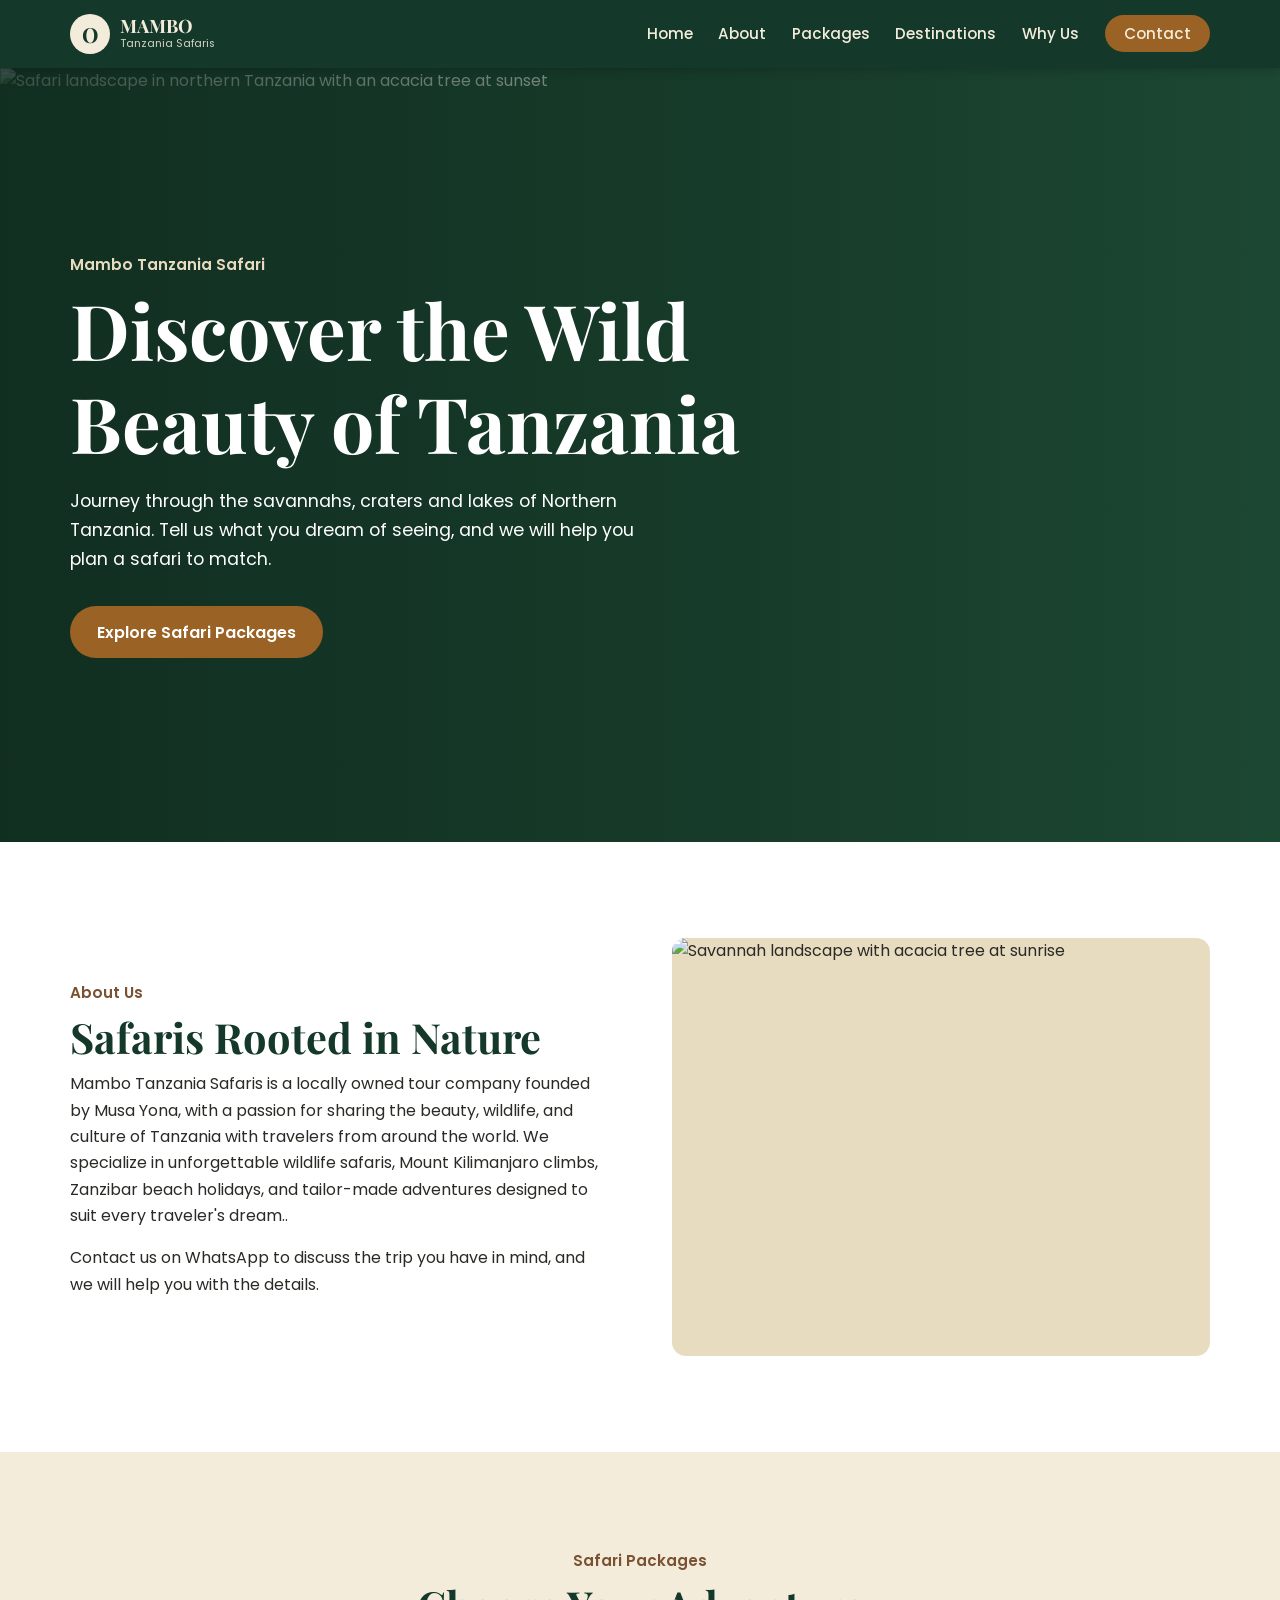
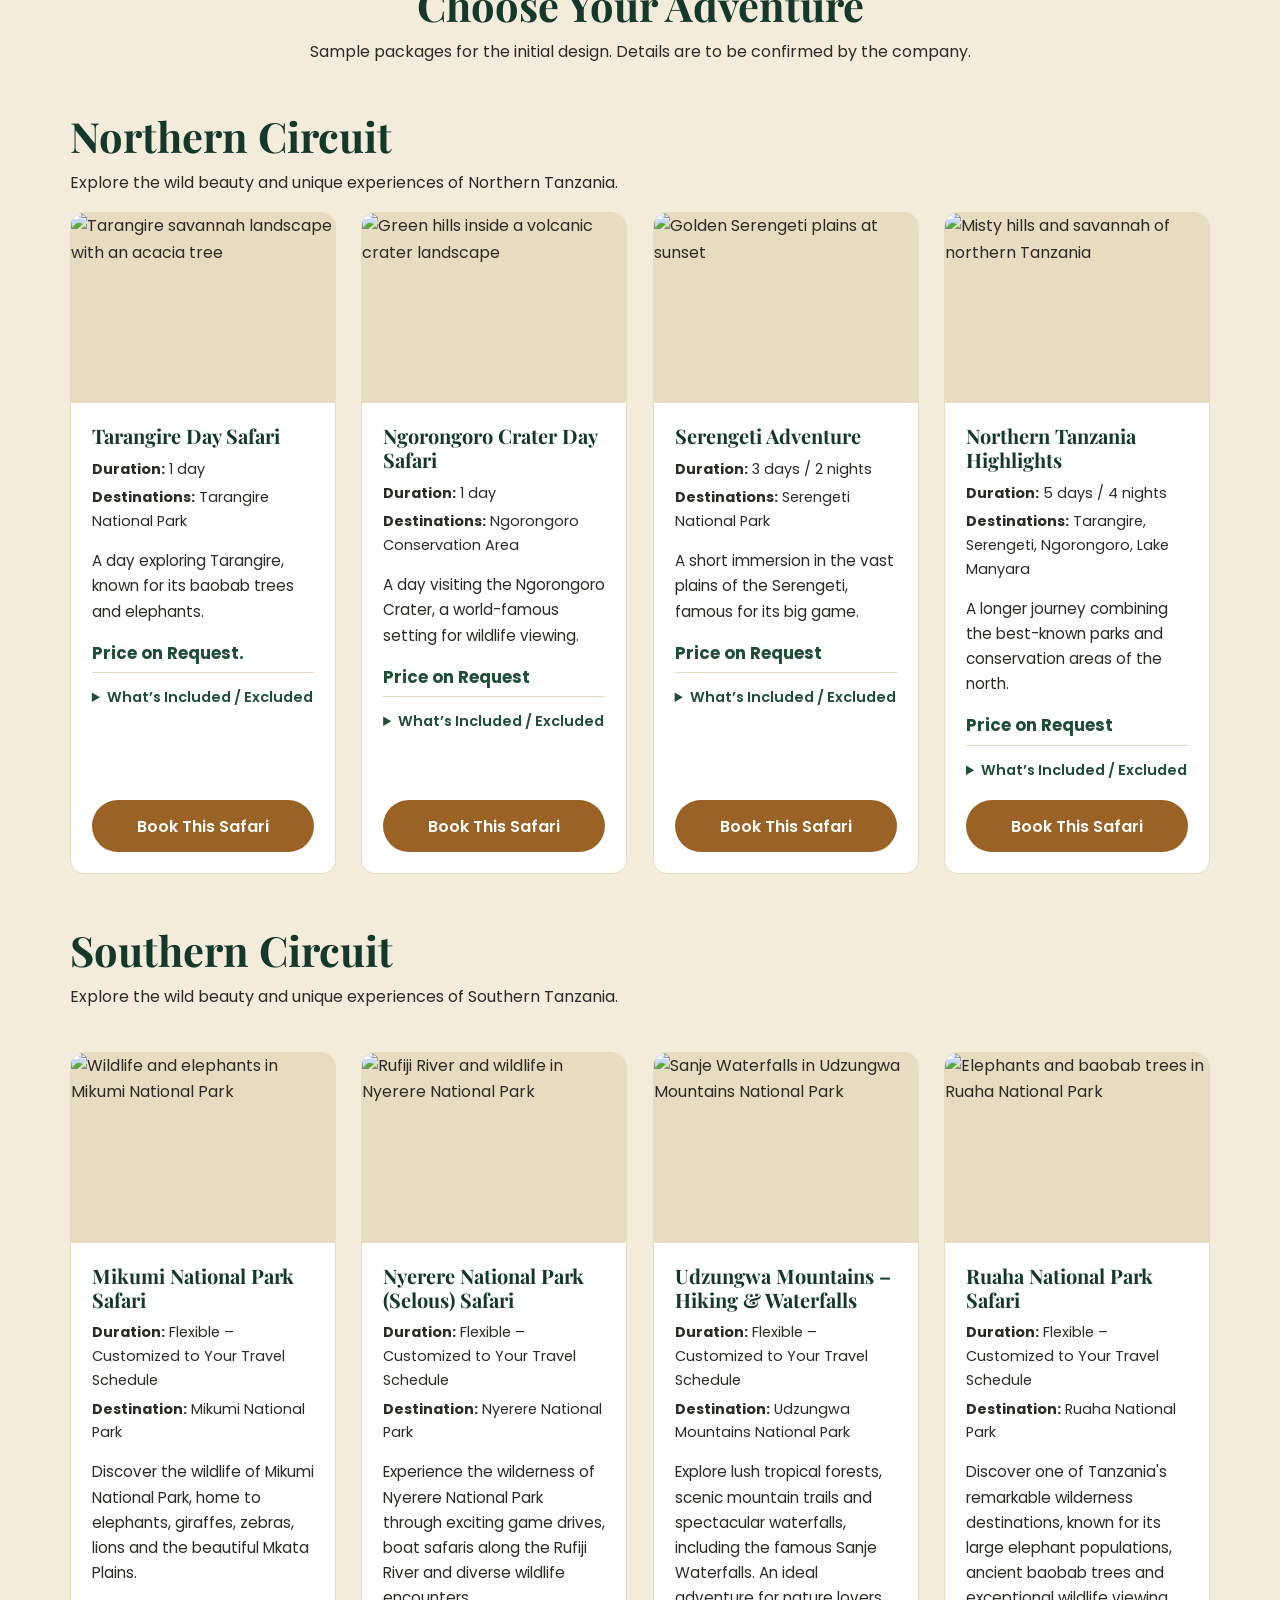
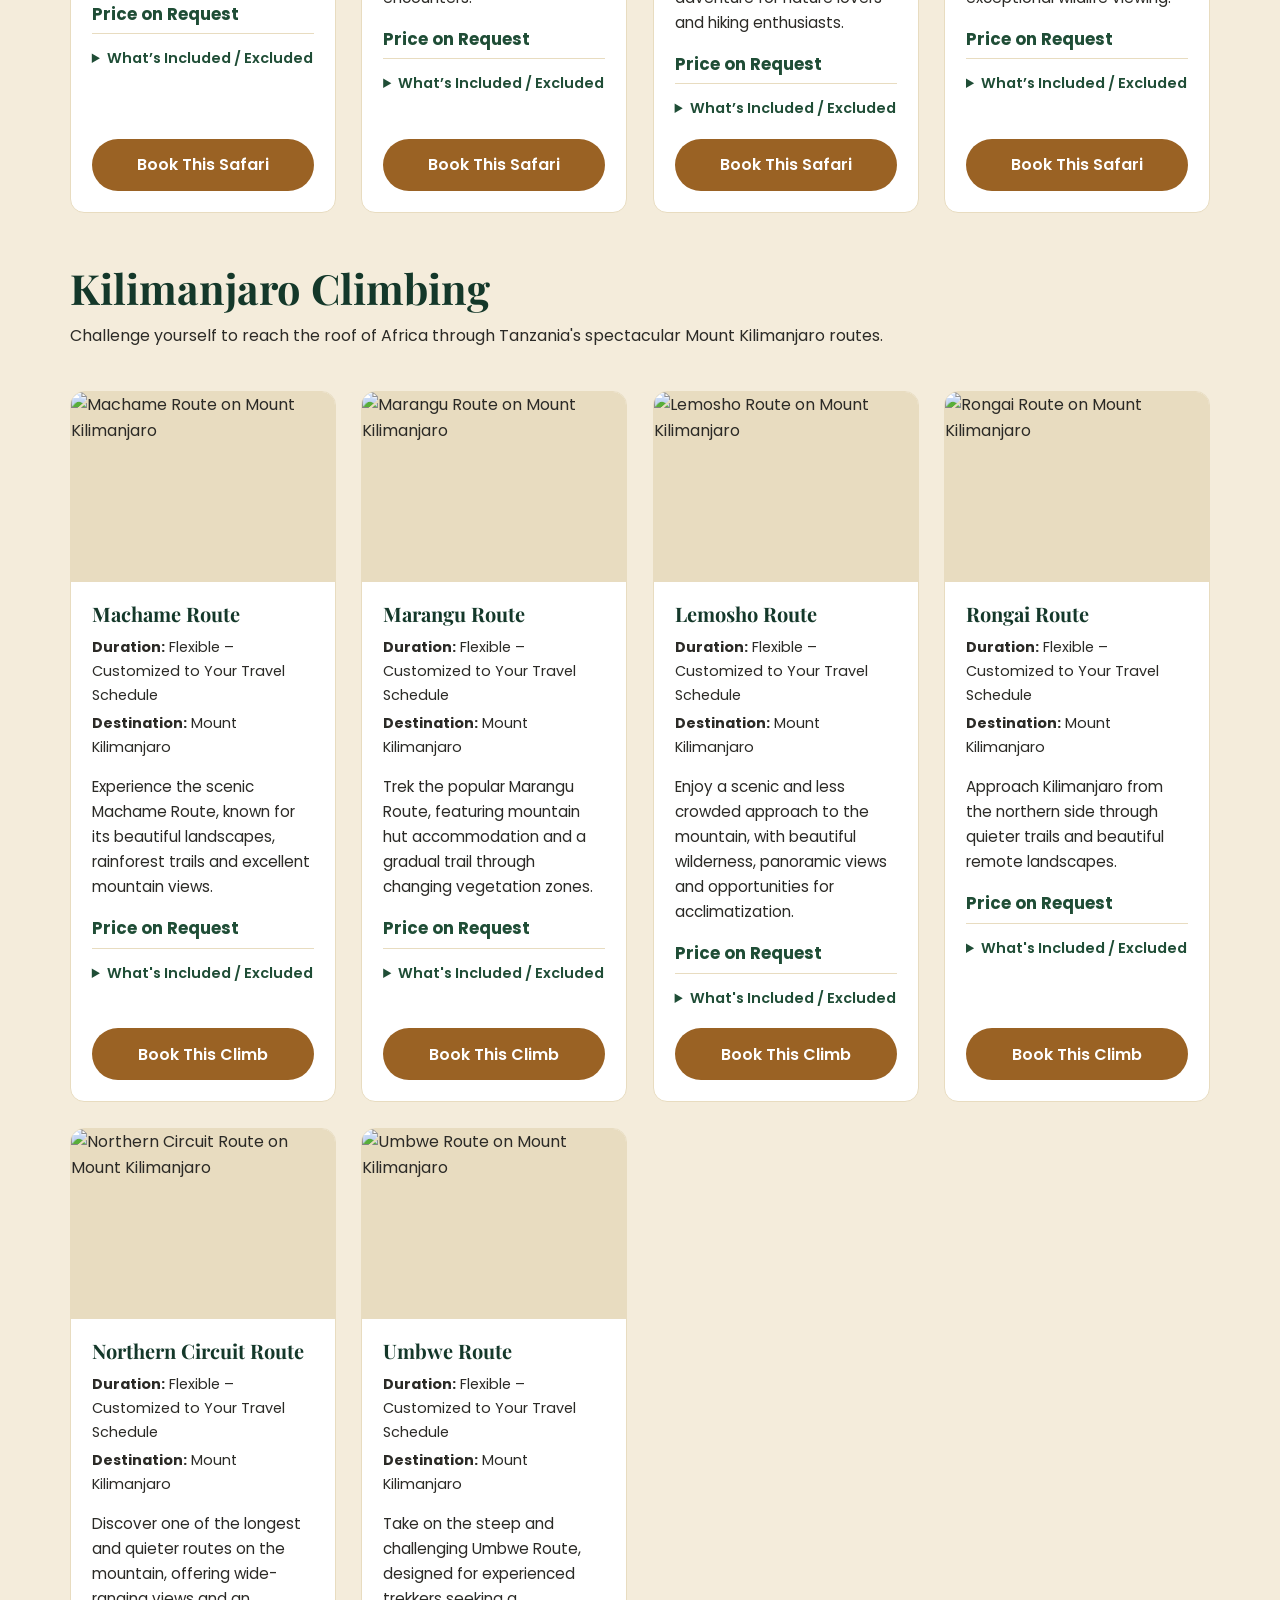
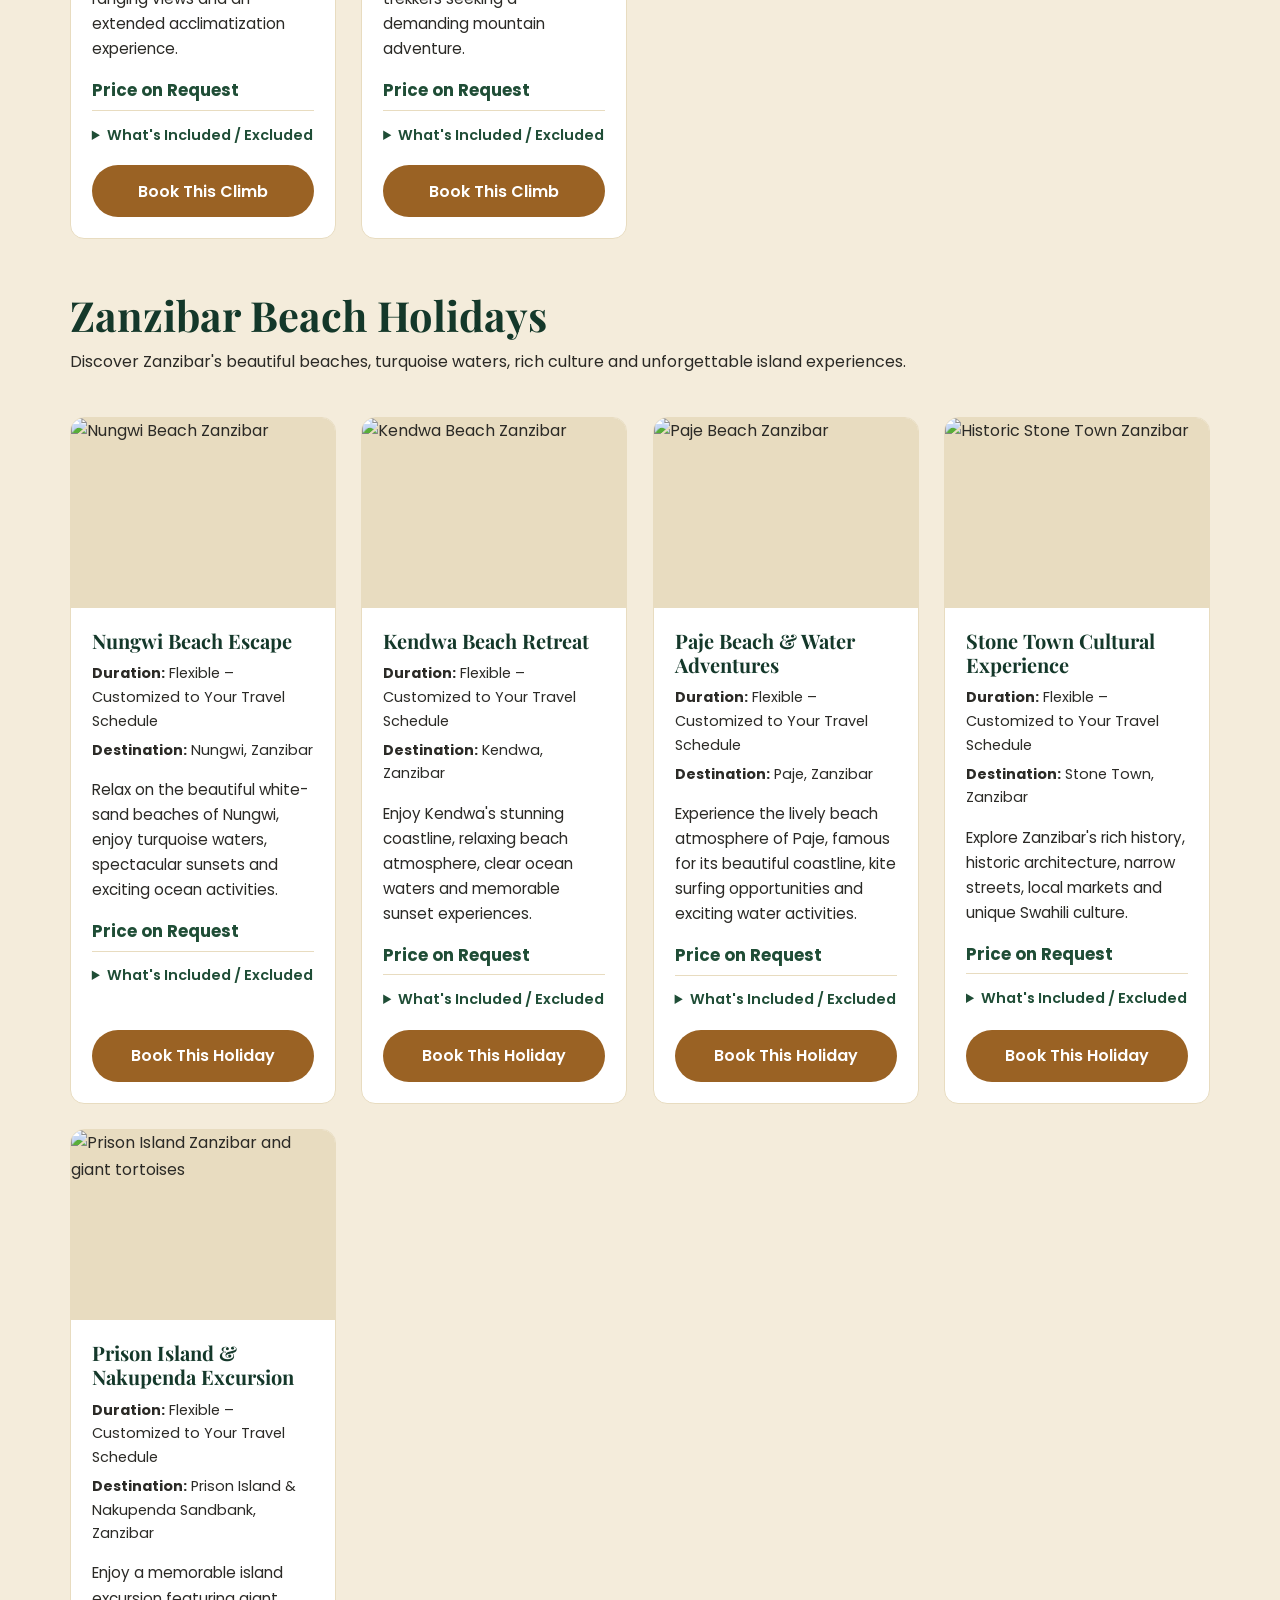
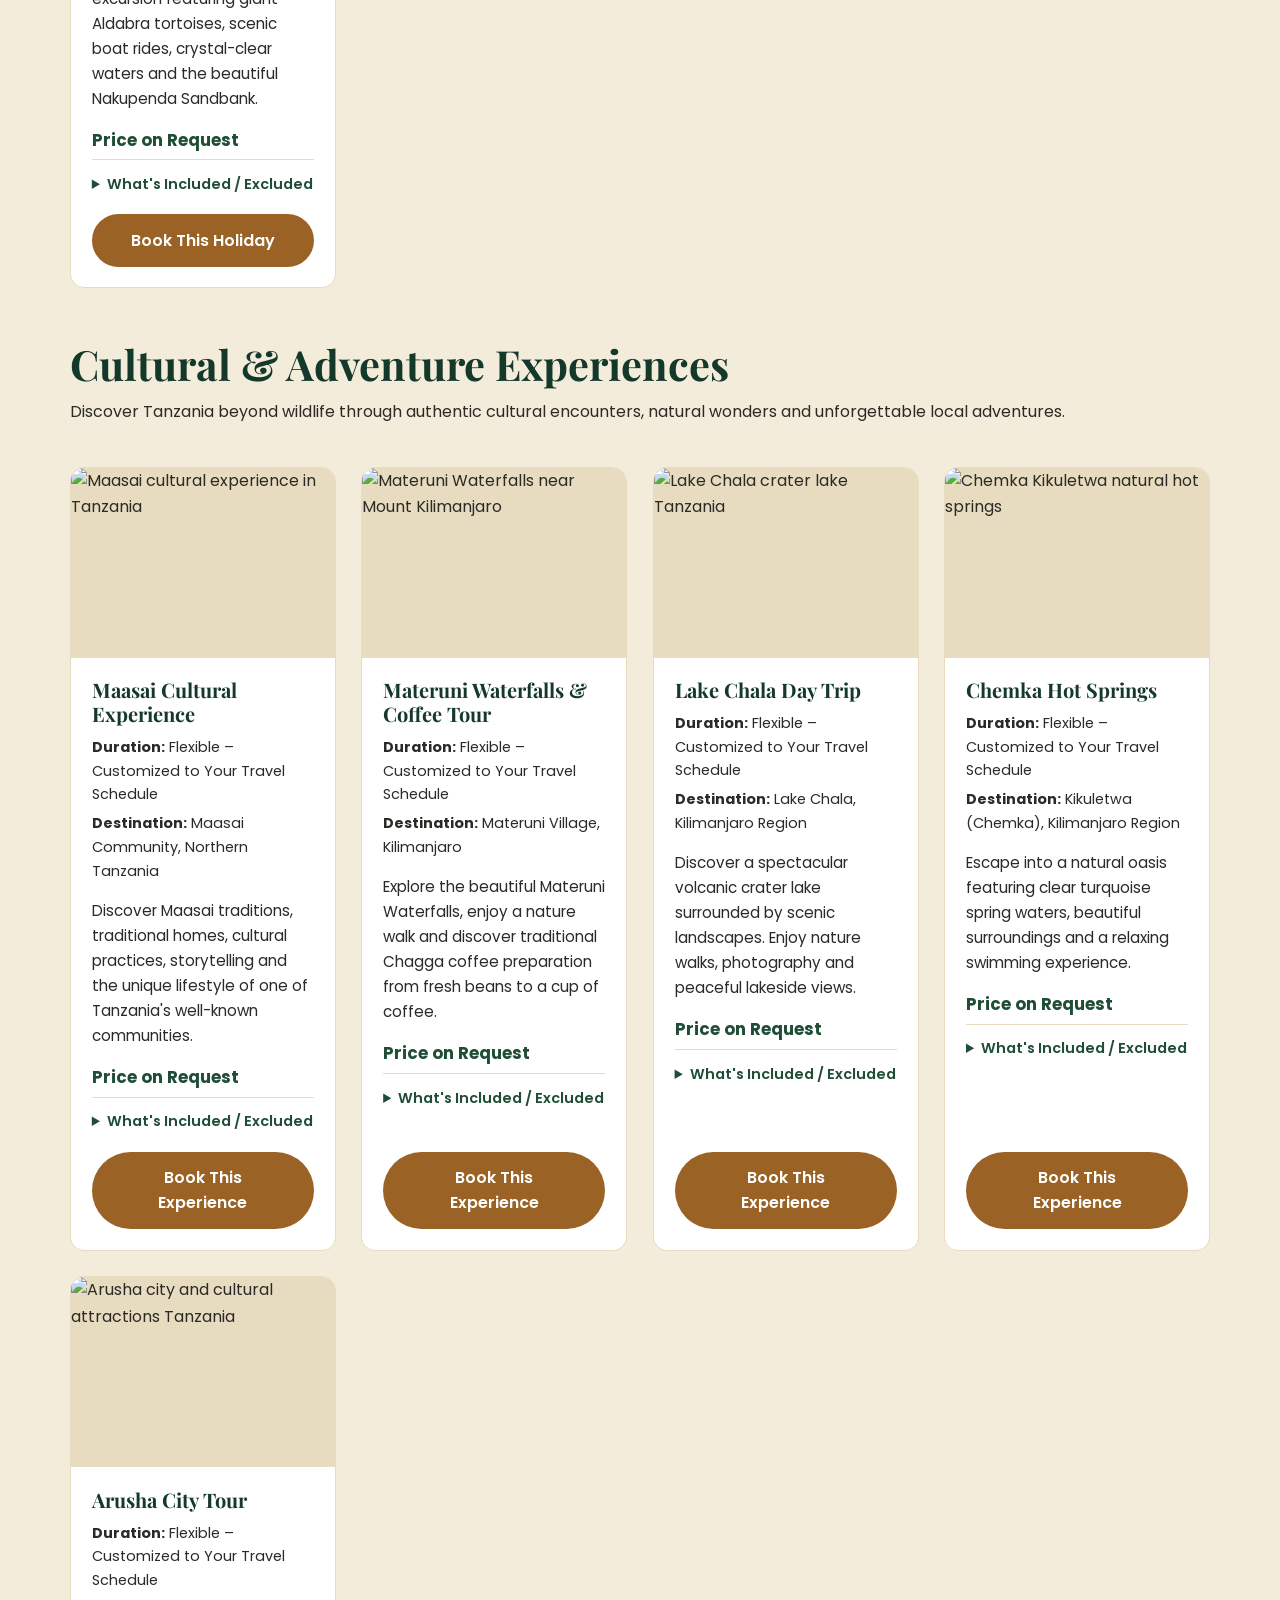
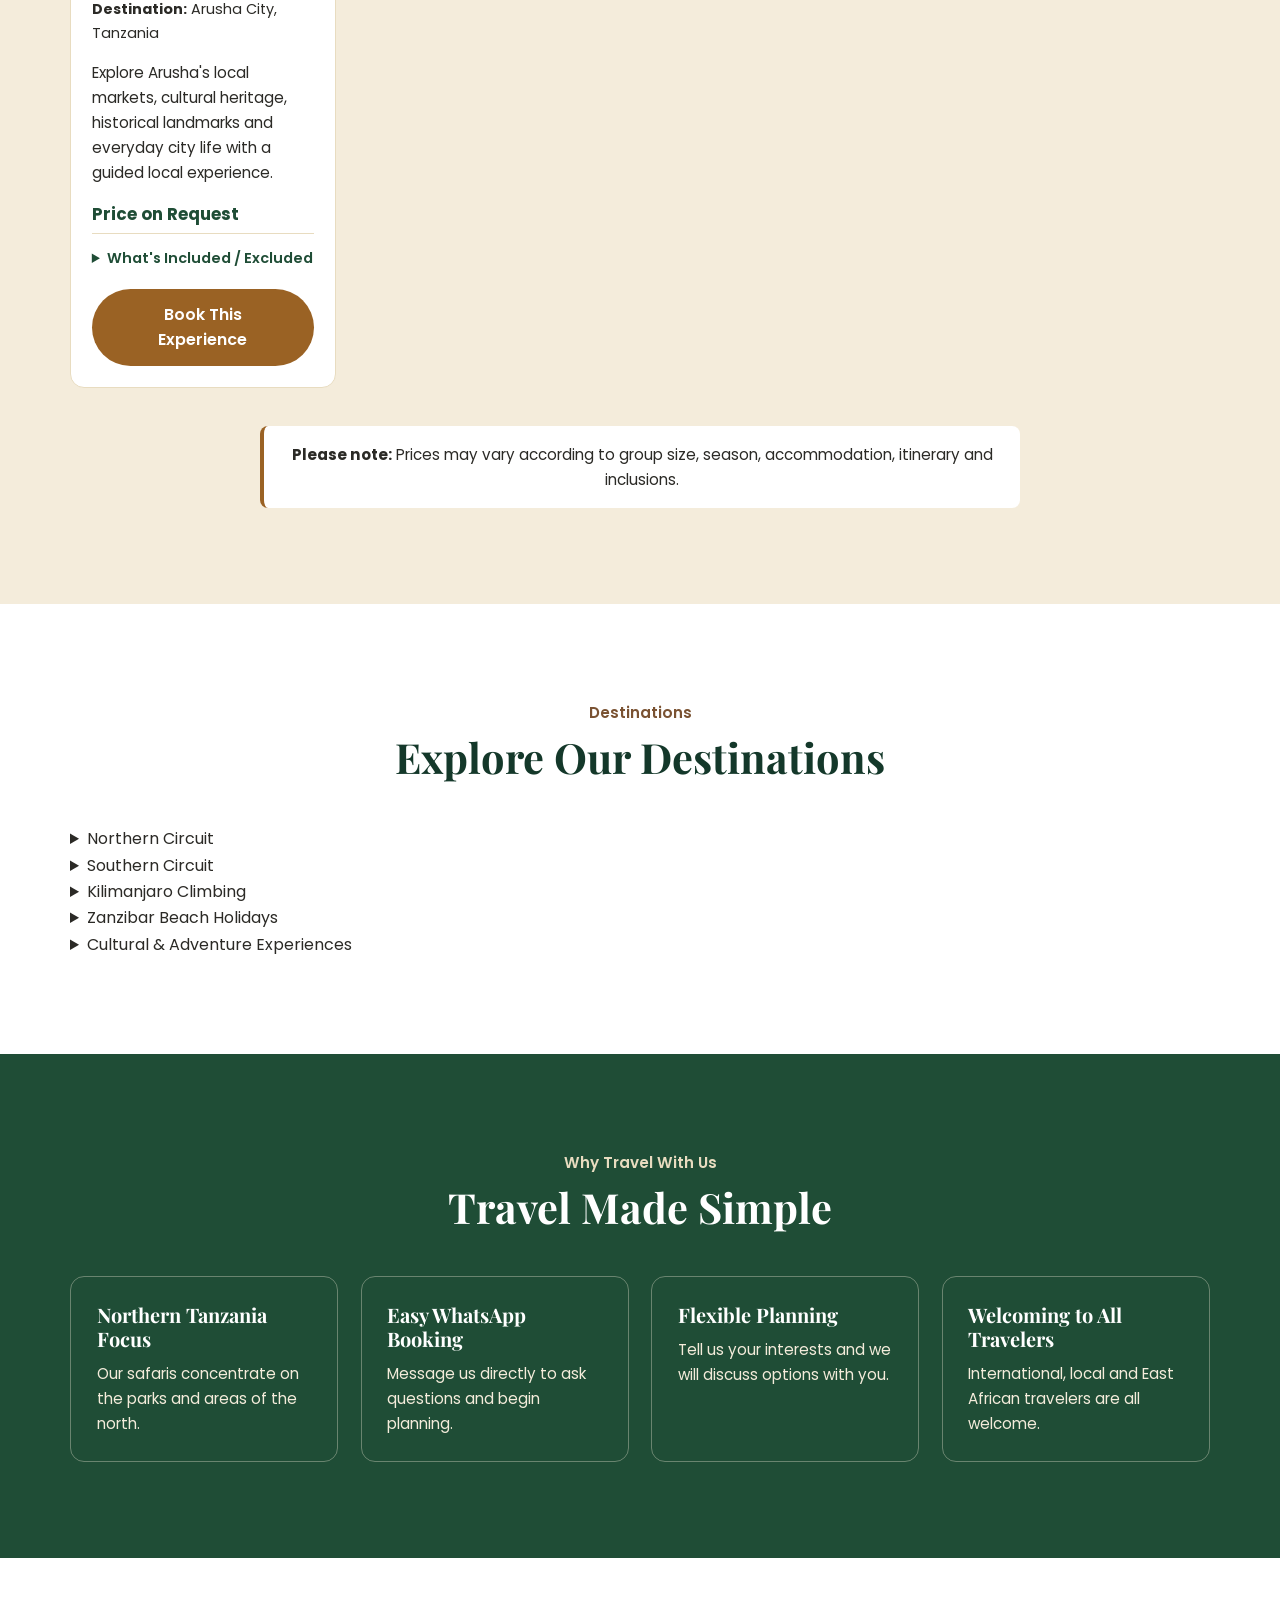
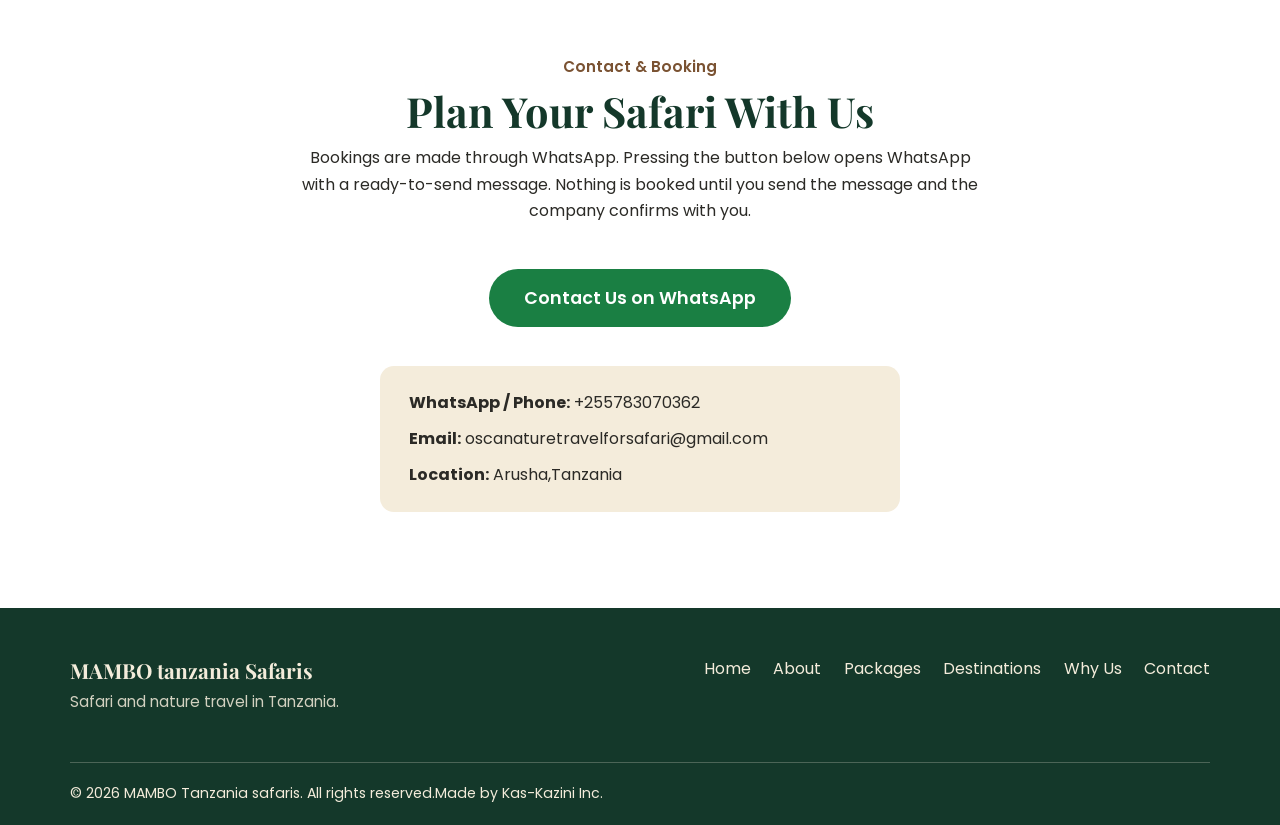
==== index.html @ 749000cc "Add files via upload" ====
<!DOCTYPE html>
<html lang="en">
<head>
  <meta charset="UTF-8">
  <meta name="viewport" content="width=device-width, initial-scale=1">
  <title>Mambo Tanzania Safaris | Northern Tanzania Safaris</title>
  <meta name="description" content="OSCA Nature Travel for Safari – explore Tarangire, Serengeti, Ngorongoro and Lake Manyara. Book your Tanzania safari through WhatsApp.">

  <!-- Google Fonts (free). If you delete these three lines, the fallback fonts in styles.css are used. -->
  <link rel="preconnect" href="https://fonts.googleapis.com">
  <link rel="preconnect" href="https://fonts.gstatic.com" crossorigin>
  <link href="https://fonts.googleapis.com/css2?family=Playfair+Display:wght@600;700&family=Poppins:wght@400;500;600&display=swap" rel="stylesheet">

  <link rel="stylesheet" href="styles.css">
</head>
<body>

  <!-- ============================================================
       HOW TO EDIT THIS FILE
       - Change any text by editing the words between the tags.
       - Package details: edit inside each <article class="package-card"> block.
       - Package price: edit the text inside <p class="price">.
       - To rename a package, change BOTH the <h3> title AND the
         data-package="..." value on its "Book This Safari" button.
       - Images: replace the files in the images/ folder using the SAME
         file names (see images/README.md), or change the src="images/..." paths.
       - WhatsApp number: set it in script.js (not here).
       - Colors: change them in styles.css (the :root section at the top).
       ============================================================ -->

  <a class="skip-link" href="#home">Skip to main content</a>

  <!-- ===================== HEADER / NAVIGATION ===================== -->
  <header class="site-header" id="top">
    <div class="container nav-wrap">
      <a href="#home" class="logo" aria-label="MAMBO Tanzania Safaris – home">
        <span class="logo-mark" aria-hidden="true">O</span>
        <span class="logo-text">MAMBO <small>Tanzania Safaris</small></span>
      </a>

      <button class="nav-toggle" id="navToggle" type="button" aria-label="Open menu" aria-expanded="false" aria-controls="siteNav">
        <span></span><span></span><span></span>
      </button>

      <nav class="site-nav" id="siteNav" aria-label="Main navigation">
        <ul>
          <li><a href="#home">Home</a></li>
          <li><a href="#about">About</a></li>
          <li><a href="#packages">Packages</a></li>
          <li><a href="#destinations">Destinations</a></li>
          <li><a href="#why-us">Why Us</a></li>
          <li><a href="#contact" class="nav-cta">Contact</a></li>
        </ul>
      </nav>
    </div>
  </header>

  <main>

    <!-- ===================== 1. HOME / HERO ===================== -->
    <section class="hero" id="home" aria-labelledby="hero-title">
      <!-- Replace images/hero.jpg with your own wide landscape photo (about 1920x1080). -->
      <img class="hero-img" src="images/hero.jpg" alt="Safari landscape in northern Tanzania with an acacia tree at sunset" fetchpriority="high">
      <div class="hero-overlay"></div>
      <div class="container hero-content">
        <p class="eyebrow">Mambo Tanzania Safari</p>
        <h1 id="hero-title">Discover the Wild Beauty of Tanzania</h1>
        <p class="hero-text">
          Journey through the savannahs, craters and lakes of Northern Tanzania.
          Tell us what you dream of seeing, and we will help you plan a safari to match.
        </p>
        <a href="#packages" class="btn btn-primary">Explore Safari Packages</a>
      </div>
    </section>

    <!-- ===================== 2. ABOUT US ===================== -->
    <section class="section" id="about" aria-labelledby="about-title">
      <div class="container about-grid">
        <div class="about-text">
          <p class="eyebrow">About Us</p>
          <h2 id="about-title">Safaris Rooted in Nature</h2>
          <!-- EDIT: replace these paragraphs with the company's own story when ready. -->
          <p>
          Mambo Tanzania Safaris is a locally owned tour company founded by Musa Yona, with a passion for sharing the beauty, wildlife, and culture of Tanzania with travelers from around the world. We specialize in unforgettable wildlife safaris, Mount Kilimanjaro climbs, Zanzibar beach holidays, and tailor-made adventures designed to suit every traveler's dream..
          </p>
          <p>
            Contact us on WhatsApp to discuss the trip you have in mind, and we will help
            you with the details.
          </p>
        </div>
        <div class="about-image">
          <!-- Replace images/about.jpg (about 900x700). -->
          <img src="images/about.jpg" alt="Savannah landscape with acacia tree at sunrise" loading="lazy">
        </div>
      </div>
    </section>

    <!-- ===================== 3. SAFARI PACKAGES ===================== -->
    <section class="section section-alt" id="packages" aria-labelledby="packages-title">
      <div class="container">
        <div class="section-head">
          <p class="eyebrow">Safari Packages</p>
          <h2 id="packages-title">Choose Your Adventure</h2>
          <p>Sample packages for the initial design. Details are to be confirmed by the company.</p>
        </div>

    <!-- NORTHERN CIRCUIT HEADING -->
          <div style="grid-column: 1 / -1; margin-top: 25px;">
            <h2>Northern Circuit</h2>
            <p>Explore the wild beauty and unique experiences of Northern Tanzania.</p> 
          </div>
        
        <div class="package-grid">

          <!-- PACKAGE 1 -->
          <article class="package-card">
            <img src="images/package-tarangire.jpg" alt="Tarangire savannah landscape with an acacia tree" loading="lazy">
            <div class="package-body">
              <h3>Tarangire Day Safari</h3>
              <p class="meta"><strong>Duration:</strong> 1 day</p>
              <p class="meta"><strong>Destinations:</strong> Tarangire National Park</p>
              <p class="desc">A day exploring Tarangire, known for its baobab trees and elephants.</p>
              <p class="price">Price on Request.</p>
              <details class="inclusions">
                <summary>What’s Included / Excluded</summary>
                <p><strong>What’s Included:</strong> Safari inclusions will be discussed and confirmed based on your travel dates, group size and selected arrangements..</p>
                <p><strong>What’s Excluded:</strong> Any exclusions will be explained clearly in your personalized safari quotation before you confirm your booking.

Final itinerary, inclusions, exclusions and price are confirmed with our team before booking..</p>
              </details>
              <button type="button" class="btn btn-primary btn-block book-btn" data-package="Tarangire Day Safari">Book This Safari</button>
            </div>
          </article>

          <!-- PACKAGE 2 -->
          <article class="package-card">
            <img src="images/package-ngorongoro.jpg" alt="Green hills inside a volcanic crater landscape" loading="lazy">
            <div class="package-body">
              <h3>Ngorongoro Crater Day Safari</h3>
              <p class="meta"><strong>Duration:</strong> 1 day</p>
              <p class="meta"><strong>Destinations:</strong> Ngorongoro Conservation Area</p>
              <p class="desc">A day visiting the Ngorongoro Crater, a world-famous setting for wildlife viewing.</p>
              <p class="price">Price on Request</p>
              <details class="inclusions">
                <summary>What’s Included / Excluded</summary>
                <p><strong>What’s Included:</strong> Safari inclusions will be discussed and confirmed based on your travel dates, group size and selected arrangements.</p>
                <p><strong>What’s Excluded:</strong> Any exclusions will be explained clearly in your personalized safari quotation before you confirm your booking.

Final itinerary, inclusions, exclusions and price are confirmed with our team before booking.</p>
              </details>
              <button type="button" class="btn btn-primary btn-block book-btn" data-package="Ngorongoro Crater Day Safari">Book This Safari</button>
            </div>
          </article>

          <!-- PACKAGE 3 -->
          <article class="package-card">
            <img src="images/package-serengeti.jpg" alt="Golden Serengeti plains at sunset" loading="lazy">
            <div class="package-body">
              <h3>Serengeti Adventure</h3>
              <p class="meta"><strong>Duration:</strong> 3 days / 2 nights</p>
              <p class="meta"><strong>Destinations:</strong> Serengeti National Park</p>
              <p class="desc">A short immersion in the vast plains of the Serengeti, famous for its big game.</p>
              <p class="price">Price on Request</p>
              <details class="inclusions">
                <summary>What’s Included / Excluded</summary>
                <p><strong>What’s Included:</strong> Safari inclusions will be discussed and confirmed based on your travel dates, group size and selected arrangements.</p>
                <p><strong>What’s Excluded:</strong> Any exclusions will be explained clearly in your personalized safari quotation before you confirm your booking.

Final itinerary, inclusions, exclusions and price are confirmed with our team before booking.</p>
              </details>
              <button type="button" class="btn btn-primary btn-block book-btn" data-package="Serengeti Adventure">Book This Safari</button>
            </div>
          </article>

          <!-- PACKAGE 4 -->
          <article class="package-card">
            <img src="images/package-highlights.jpg" alt="Misty hills and savannah of northern Tanzania" loading="lazy">
            <div class="package-body">
              <h3>Northern Tanzania Highlights</h3>
              <p class="meta"><strong>Duration:</strong> 5 days / 4 nights</p>
              <p class="meta"><strong>Destinations:</strong> Tarangire, Serengeti, Ngorongoro, Lake Manyara</p>
              <p class="desc">A longer journey combining the best-known parks and conservation areas of the north.</p>
              <p class="price">Price on Request</p>
              <details class="inclusions">
                <summary>What’s Included / Excluded</summary>
                <p><strong>What’s Included:</strong> Safari inclusions will be discussed and confirmed based on your travel dates, group size and selected arrangements.</p>
                <p><strong>What’s Excluded:</strong> Any exclusions will be explained clearly in your personalized safari quotation before you confirm your booking.

Final itinerary, inclusions, exclusions and price are confirmed with our team before booking.</p>
              </details>
              <button type="button" class="btn btn-primary btn-block book-btn" data-package="Northern Tanzania Highlights">Book This Safari</button>
            </div>
          </article>


          <!-- SOUTHERN CIRCUIT HEADING -->
          <div style="grid-column: 1 / -1; margin-top: 25px;">
            <h2>Southern Circuit</h2>
            <p>Explore the wild beauty and unique experiences of Southern Tanzania.</p>
          </div>

          <!-- SOUTHERN PACKAGE 1: MIKUMI -->
          <article class="package-card">
            <img src="images/package-mikumi.jpg" alt="Wildlife and elephants in Mikumi National Park" loading="lazy">
            <div class="package-body">
              <h3>Mikumi National Park Safari</h3>
              <p class="meta"><strong>Duration:</strong> Flexible – Customized to Your Travel Schedule</p>
              <p class="meta"><strong>Destination:</strong> Mikumi National Park</p>
              <p class="desc">Discover the wildlife of Mikumi National Park, home to elephants, giraffes, zebras, lions and the beautiful Mkata Plains.</p>
              <p class="price">Price on Request</p>
              <details class="inclusions">
                <summary>What’s Included / Excluded</summary>
                <p><strong>What’s Included:</strong> Safari inclusions will be discussed and confirmed based on your travel dates, group size and selected arrangements.</p>
                <p><strong>What’s Excluded:</strong> Any exclusions will be explained clearly in your personalized safari quotation before booking.</p>
              </details>
              <button type="button" class="btn btn-primary btn-block book-btn" data-package="Mikumi National Park Safari">Book This Safari</button>
            </div>
          </article>

          <!-- SOUTHERN PACKAGE 2: NYERERE -->
          <article class="package-card">
            <img src="images/package-nyerere.jpg" alt="Rufiji River and wildlife in Nyerere National Park" loading="lazy">
            <div class="package-body">
              <h3>Nyerere National Park (Selous) Safari</h3>
              <p class="meta"><strong>Duration:</strong> Flexible – Customized to Your Travel Schedule</p>
              <p class="meta"><strong>Destination:</strong> Nyerere National Park</p>
              <p class="desc">Experience the wilderness of Nyerere National Park through exciting game drives, boat safaris along the Rufiji River and diverse wildlife encounters.</p>
              <p class="price">Price on Request</p>
              <details class="inclusions">
                <summary>What’s Included / Excluded</summary>
                <p><strong>What’s Included:</strong> Safari inclusions will be discussed and confirmed based on your travel dates, group size and selected arrangements.</p>
                <p><strong>What’s Excluded:</strong> Any exclusions will be explained clearly in your personalized safari quotation before booking.</p>
              </details>
              <button type="button" class="btn btn-primary btn-block book-btn" data-package="Nyerere National Park (Selous) Safari">Book This Safari</button>
            </div>
          </article>

          <!-- SOUTHERN PACKAGE 3: UDZUNGWA -->
          <article class="package-card">
            <img src="images/package-udzungwa.jpg" alt="Sanje Waterfalls in Udzungwa Mountains National Park" loading="lazy">
            <div class="package-body">
              <h3>Udzungwa Mountains – Hiking & Waterfalls</h3>
              <p class="meta"><strong>Duration:</strong> Flexible – Customized to Your Travel Schedule</p>
              <p class="meta"><strong>Destination:</strong> Udzungwa Mountains National Park</p>
              <p class="desc">Explore lush tropical forests, scenic mountain trails and spectacular waterfalls, including the famous Sanje Waterfalls. An ideal adventure for nature lovers and hiking enthusiasts.</p>
              <p class="price">Price on Request</p>
              <details class="inclusions">
                <summary>What’s Included / Excluded</summary>
                <p><strong>What’s Included:</strong> Hiking arrangements and inclusions will be discussed and confirmed based on your travel dates, group size and selected activities.</p>
                <p><strong>What’s Excluded:</strong> Any exclusions will be explained clearly in your personalized quotation before booking.</p>
              </details>
              <button type="button" class="btn btn-primary btn-block book-btn" data-package="Udzungwa Mountains Hiking and Waterfalls">Book This Safari</button>
            </div>
          </article>

          <!-- SOUTHERN PACKAGE 4: RUAHA -->
          <article class="package-card">
            <img src="images/package-ruaha.jpg" alt="Elephants and baobab trees in Ruaha National Park" loading="lazy">
            <div class="package-body">
              <h3>Ruaha National Park Safari</h3>
              <p class="meta"><strong>Duration:</strong> Flexible – Customized to Your Travel Schedule</p>
              <p class="meta"><strong>Destination:</strong> Ruaha National Park</p>
              <p class="desc">Discover one of Tanzania's remarkable wilderness destinations, known for its large elephant populations, ancient baobab trees and exceptional wildlife viewing.</p>
              <p class="price">Price on Request</p>
              <details class="inclusions">
                <summary>What’s Included / Excluded</summary>
                <p><strong>What’s Included:</strong> Safari inclusions will be discussed and confirmed based on your travel dates, group size and selected arrangements.</p>
                <p><strong>What’s Excluded:</strong> Any exclusions will be explained clearly in your personalized safari quotation before booking.</p>
              </details>
              <button type="button" class="btn btn-primary btn-block book-btn" data-package="Ruaha National Park Safari">Book This Safari</button>
            </div>
          </article>

  
          <!-- KILIMANJARO CLIMBING HEADING -->
          <div style="grid-column: 1 / -1; margin-top: 25px;">
            <h2>Kilimanjaro Climbing</h2>
            <p>Challenge yourself to reach the roof of Africa through Tanzania's spectacular Mount Kilimanjaro routes.</p>
          </div>

          <!-- KILIMANJARO PACKAGE 1: MACHAME -->
          <article class="package-card">
            <img src="images/kilimanjaro-machame.jpg" alt="Machame Route on Mount Kilimanjaro" loading="lazy">
            <div class="package-body">
              <h3>Machame Route</h3>
              <p class="meta"><strong>Duration:</strong> Flexible – Customized to Your Travel Schedule</p>
              <p class="meta"><strong>Destination:</strong> Mount Kilimanjaro</p>
              <p class="desc">Experience the scenic Machame Route, known for its beautiful landscapes, rainforest trails and excellent mountain views.</p>
              <p class="price">Price on Request</p>
              <details class="inclusions">
                <summary>What's Included / Excluded</summary>
                <p><strong>What's Included:</strong> Climbing arrangements and inclusions will be confirmed based on your selected route, travel dates and group size.</p>
                <p><strong>What's Excluded:</strong> Any exclusions will be explained in your personalized quotation before booking.</p>
              </details>
              <button type="button" class="btn btn-primary btn-block book-btn" data-package="Machame Route">Book This Climb</button>
            </div>
          </article>

          <!-- KILIMANJARO PACKAGE 2: MARANGU -->
          <article class="package-card">
            <img src="images/kilimanjaro-marangu.jpg" alt="Marangu Route on Mount Kilimanjaro" loading="lazy">
            <div class="package-body">
              <h3>Marangu Route</h3>
              <p class="meta"><strong>Duration:</strong> Flexible – Customized to Your Travel Schedule</p>
              <p class="meta"><strong>Destination:</strong> Mount Kilimanjaro</p>
              <p class="desc">Trek the popular Marangu Route, featuring mountain hut accommodation and a gradual trail through changing vegetation zones.</p>
              <p class="price">Price on Request</p>
              <details class="inclusions">
                <summary>What's Included / Excluded</summary>
                <p><strong>What's Included:</strong> Climbing arrangements and inclusions will be confirmed based on your selected route, travel dates and group size.</p>
                <p><strong>What's Excluded:</strong> Any exclusions will be explained in your personalized quotation before booking.</p>
              </details>
              <button type="button" class="btn btn-primary btn-block book-btn" data-package="Marangu Route">Book This Climb</button>
            </div>
          </article>

          <!-- KILIMANJARO PACKAGE 3: LEMOSHO -->
          <article class="package-card">
            <img src="images/kilimanjaro-lemosho.jpg" alt="Lemosho Route on Mount Kilimanjaro" loading="lazy">
            <div class="package-body">
              <h3>Lemosho Route</h3>
              <p class="meta"><strong>Duration:</strong> Flexible – Customized to Your Travel Schedule</p>
              <p class="meta"><strong>Destination:</strong> Mount Kilimanjaro</p>
              <p class="desc">Enjoy a scenic and less crowded approach to the mountain, with beautiful wilderness, panoramic views and opportunities for acclimatization.</p>
              <p class="price">Price on Request</p>
              <details class="inclusions">
                <summary>What's Included / Excluded</summary>
                <p><strong>What's Included:</strong> Climbing arrangements and inclusions will be confirmed based on your selected route, travel dates and group size.</p>
                <p><strong>What's Excluded:</strong> Any exclusions will be explained in your personalized quotation before booking.</p>
              </details>
              <button type="button" class="btn btn-primary btn-block book-btn" data-package="Lemosho Route">Book This Climb</button>
            </div>
          </article>

          <!-- KILIMANJARO PACKAGE 4: RONGAI -->
          <article class="package-card">
            <img src="images/kilimanjaro-rongai.jpg" alt="Rongai Route on Mount Kilimanjaro" loading="lazy">
            <div class="package-body">
              <h3>Rongai Route</h3>
              <p class="meta"><strong>Duration:</strong> Flexible – Customized to Your Travel Schedule</p>
              <p class="meta"><strong>Destination:</strong> Mount Kilimanjaro</p>
              <p class="desc">Approach Kilimanjaro from the northern side through quieter trails and beautiful remote landscapes.</p>
              <p class="price">Price on Request</p>
              <details class="inclusions">
                <summary>What's Included / Excluded</summary>
                <p><strong>What's Included:</strong> Climbing arrangements and inclusions will be confirmed based on your selected route, travel dates and group size.</p>
                <p><strong>What's Excluded:</strong> Any exclusions will be explained in your personalized quotation before booking.</p>
              </details>
              <button type="button" class="btn btn-primary btn-block book-btn" data-package="Rongai Route">Book This Climb</button>
            </div>
          </article>

          <!-- KILIMANJARO PACKAGE 5: NORTHERN CIRCUIT -->
          <article class="package-card">
            <img src="images/kilimanjaro-northern-circuit.jpg" alt="Northern Circuit Route on Mount Kilimanjaro" loading="lazy">
            <div class="package-body">
              <h3>Northern Circuit Route</h3>
              <p class="meta"><strong>Duration:</strong> Flexible – Customized to Your Travel Schedule</p>
              <p class="meta"><strong>Destination:</strong> Mount Kilimanjaro</p>
              <p class="desc">Discover one of the longest and quieter routes on the mountain, offering wide-ranging views and an extended acclimatization experience.</p>
              <p class="price">Price on Request</p>
              <details class="inclusions">
                <summary>What's Included / Excluded</summary>
                <p><strong>What's Included:</strong> Climbing arrangements and inclusions will be confirmed based on your selected route, travel dates and group size.</p>
                <p><strong>What's Excluded:</strong> Any exclusions will be explained in your personalized quotation before booking.</p>
              </details>
              <button type="button" class="btn btn-primary btn-block book-btn" data-package="Northern Circuit Route">Book This Climb</button>
            </div>
          </article>

          <!-- KILIMANJARO PACKAGE 6: UMBWE -->
          <article class="package-card">
            <img src="images/kilimanjaro-umbwe.jpg" alt="Umbwe Route on Mount Kilimanjaro" loading="lazy">
            <div class="package-body">
              <h3>Umbwe Route</h3>
              <p class="meta"><strong>Duration:</strong> Flexible – Customized to Your Travel Schedule</p>
              <p class="meta"><strong>Destination:</strong> Mount Kilimanjaro</p>
              <p class="desc">Take on the steep and challenging Umbwe Route, designed for experienced trekkers seeking a demanding mountain adventure.</p>
              <p class="price">Price on Request</p>
              <details class="inclusions">
                <summary>What's Included / Excluded</summary>
                <p><strong>What's Included:</strong> Climbing arrangements and inclusions will be confirmed based on your selected route, travel dates and group size.</p>
                <p><strong>What's Excluded:</strong> Any exclusions will be explained in your personalized quotation before booking.</p>
              </details>
              <button type="button" class="btn btn-primary btn-block book-btn" data-package="Umbwe Route">Book This Climb</button>
            </div>
          </article>

   
          <!-- ZANZIBAR BEACH HOLIDAYS HEADING -->
          <div style="grid-column: 1 / -1; margin-top: 25px;">
            <h2>Zanzibar Beach Holidays</h2>
            <p>Discover Zanzibar's beautiful beaches, turquoise waters, rich culture and unforgettable island experiences.</p>
          </div>

          <!-- ZANZIBAR PACKAGE 1: NUNGWI -->
          <article class="package-card">
            <img src="images/zanzibar-nungwi.jpg" alt="Nungwi Beach Zanzibar" loading="lazy">
            <div class="package-body">
              <h3>Nungwi Beach Escape</h3>
              <p class="meta"><strong>Duration:</strong> Flexible – Customized to Your Travel Schedule</p>
              <p class="meta"><strong>Destination:</strong> Nungwi, Zanzibar</p>
              <p class="desc">Relax on the beautiful white-sand beaches of Nungwi, enjoy turquoise waters, spectacular sunsets and exciting ocean activities.</p>
              <p class="price">Price on Request</p>
              <details class="inclusions">
                <summary>What's Included / Excluded</summary>
                <p><strong>What's Included:</strong> Accommodation, transfers and activities will be discussed and confirmed according to your selected arrangements.</p>
                <p><strong>What's Excluded:</strong> Any exclusions will be explained clearly in your personalized quotation before booking.</p>
              </details>
              <button type="button" class="btn btn-primary btn-block book-btn" data-package="Nungwi Beach Escape">Book This Holiday</button>
            </div>
          </article>

          <!-- ZANZIBAR PACKAGE 2: KENDWA -->
          <article class="package-card">
            <img src="images/zanzibar-kendwa.jpg" alt="Kendwa Beach Zanzibar" loading="lazy">
            <div class="package-body">
              <h3>Kendwa Beach Retreat</h3>
              <p class="meta"><strong>Duration:</strong> Flexible – Customized to Your Travel Schedule</p>
              <p class="meta"><strong>Destination:</strong> Kendwa, Zanzibar</p>
              <p class="desc">Enjoy Kendwa's stunning coastline, relaxing beach atmosphere, clear ocean waters and memorable sunset experiences.</p>
              <p class="price">Price on Request</p>
              <details class="inclusions">
                <summary>What's Included / Excluded</summary>
                <p><strong>What's Included:</strong> Accommodation, transfers and activities will be discussed and confirmed according to your selected arrangements.</p>
                <p><strong>What's Excluded:</strong> Any exclusions will be explained clearly in your personalized quotation before booking.</p>
              </details>
              <button type="button" class="btn btn-primary btn-block book-btn" data-package="Kendwa Beach Retreat">Book This Holiday</button>
            </div>
          </article>

          <!-- ZANZIBAR PACKAGE 3: PAJE -->
          <article class="package-card">
            <img src="images/zanzibar-paje.jpg" alt="Paje Beach Zanzibar" loading="lazy">
            <div class="package-body">
              <h3>Paje Beach & Water Adventures</h3>
              <p class="meta"><strong>Duration:</strong> Flexible – Customized to Your Travel Schedule</p>
              <p class="meta"><strong>Destination:</strong> Paje, Zanzibar</p>
              <p class="desc">Experience the lively beach atmosphere of Paje, famous for its beautiful coastline, kite surfing opportunities and exciting water activities.</p>
              <p class="price">Price on Request</p>
              <details class="inclusions">
                <summary>What's Included / Excluded</summary>
                <p><strong>What's Included:</strong> Accommodation, transfers and selected water activities will be discussed and confirmed before booking.</p>
                <p><strong>What's Excluded:</strong> Any exclusions will be explained clearly in your personalized quotation before booking.</p>
              </details>
              <button type="button" class="btn btn-primary btn-block book-btn" data-package="Paje Beach and Water Adventures">Book This Holiday</button>
            </div>
          </article>

          <!-- ZANZIBAR PACKAGE 4: STONE TOWN -->
          <article class="package-card">
            <img src="images/zanzibar-stonetown.jpg" alt="Historic Stone Town Zanzibar" loading="lazy">
            <div class="package-body">
              <h3>Stone Town Cultural Experience</h3>
              <p class="meta"><strong>Duration:</strong> Flexible – Customized to Your Travel Schedule</p>
              <p class="meta"><strong>Destination:</strong> Stone Town, Zanzibar</p>
              <p class="desc">Explore Zanzibar's rich history, historic architecture, narrow streets, local markets and unique Swahili culture.</p>
              <p class="price">Price on Request</p>
              <details class="inclusions">
                <summary>What's Included / Excluded</summary>
                <p><strong>What's Included:</strong> Guided tours, transfers and selected experiences will be discussed and confirmed according to your arrangements.</p>
                <p><strong>What's Excluded:</strong> Any exclusions will be explained clearly in your personalized quotation before booking.</p>
              </details>
              <button type="button" class="btn btn-primary btn-block book-btn" data-package="Stone Town Cultural Experience">Book This Holiday</button>
            </div>
          </article>

          <!-- ZANZIBAR PACKAGE 5: PRISON ISLAND -->
          <article class="package-card">
            <img src="images/zanzibar-prison-island.jpg" alt="Prison Island Zanzibar and giant tortoises" loading="lazy">
            <div class="package-body">
              <h3>Prison Island & Nakupenda Excursion</h3>
              <p class="meta"><strong>Duration:</strong> Flexible – Customized to Your Travel Schedule</p>
              <p class="meta"><strong>Destination:</strong> Prison Island & Nakupenda Sandbank, Zanzibar</p>
              <p class="desc">Enjoy a memorable island excursion featuring giant Aldabra tortoises, scenic boat rides, crystal-clear waters and the beautiful Nakupenda Sandbank.</p>
              <p class="price">Price on Request</p>
              <details class="inclusions">
                <summary>What's Included / Excluded</summary>
                <p><strong>What's Included:</strong> Boat transfers, guided experiences and selected arrangements will be confirmed before booking.</p>
                <p><strong>What's Excluded:</strong> Any exclusions will be explained clearly in your personalized quotation before booking.</p>
              </details>
              <button type="button" class="btn btn-primary btn-block book-btn" data-package="Prison Island and Nakupenda Excursion">Book This Holiday</button>
            </div>
          </article>


          <!-- CULTURAL & ADVENTURE EXPERIENCES HEADING -->
          <div style="grid-column: 1 / -1; margin-top: 25px;">
            <h2>Cultural & Adventure Experiences</h2>
            <p>Discover Tanzania beyond wildlife through authentic cultural encounters, natural wonders and unforgettable local adventures.</p>
          </div>

          <!-- CULTURAL PACKAGE 1: MAASAI -->
          <article class="package-card">
            <img src="images/maasai-cultural-experience.jpg" alt="Maasai cultural experience in Tanzania" loading="lazy">
            <div class="package-body">
              <h3>Maasai Cultural Experience</h3>
              <p class="meta"><strong>Duration:</strong> Flexible – Customized to Your Travel Schedule</p>
              <p class="meta"><strong>Destination:</strong> Maasai Community, Northern Tanzania</p>
              <p class="desc">Discover Maasai traditions, traditional homes, cultural practices, storytelling and the unique lifestyle of one of Tanzania's well-known communities.</p>
              <p class="price">Price on Request</p>
              <details class="inclusions">
                <summary>What's Included / Excluded</summary>
                <p><strong>What's Included:</strong> Cultural activities, local guidance and transport arrangements will be discussed and confirmed before booking.</p>
                <p><strong>What's Excluded:</strong> Any exclusions will be explained clearly in your personalized quotation.</p>
              </details>
              <button type="button" class="btn btn-primary btn-block book-btn" data-package="Maasai Cultural Experience">Book This Experience</button>
            </div>
          </article>

          <!-- CULTURAL PACKAGE 2: MATERUNI -->
          <article class="package-card">
            <img src="images/materuni-waterfalls.jpg" alt="Materuni Waterfalls near Mount Kilimanjaro" loading="lazy">
            <div class="package-body">
              <h3>Materuni Waterfalls & Coffee Tour</h3>
              <p class="meta"><strong>Duration:</strong> Flexible – Customized to Your Travel Schedule</p>
              <p class="meta"><strong>Destination:</strong> Materuni Village, Kilimanjaro</p>
              <p class="desc">Explore the beautiful Materuni Waterfalls, enjoy a nature walk and discover traditional Chagga coffee preparation from fresh beans to a cup of coffee.</p>
              <p class="price">Price on Request</p>
              <details class="inclusions">
                <summary>What's Included / Excluded</summary>
                <p><strong>What's Included:</strong> Local guide, waterfall visit, coffee experience and transport arrangements will be confirmed before booking.</p>
                <p><strong>What's Excluded:</strong> Any exclusions will be explained clearly in your personalized quotation.</p>
              </details>
              <button type="button" class="btn btn-primary btn-block book-btn" data-package="Materuni Waterfalls and Coffee Tour">Book This Experience</button>
            </div>
          </article>

          <!-- CULTURAL PACKAGE 3: LAKE CHALA -->
          <article class="package-card">
            <img src="images/lake-chala.jpg" alt="Lake Chala crater lake Tanzania" loading="lazy">
            <div class="package-body">
              <h3>Lake Chala Day Trip</h3>
              <p class="meta"><strong>Duration:</strong> Flexible – Customized to Your Travel Schedule</p>
              <p class="meta"><strong>Destination:</strong> Lake Chala, Kilimanjaro Region</p>
              <p class="desc">Discover a spectacular volcanic crater lake surrounded by scenic landscapes. Enjoy nature walks, photography and peaceful lakeside views.</p>
              <p class="price">Price on Request</p>
              <details class="inclusions">
                <summary>What's Included / Excluded</summary>
                <p><strong>What's Included:</strong> Transport, local guidance and selected activities will be discussed and confirmed before booking.</p>
                <p><strong>What's Excluded:</strong> Any exclusions will be explained clearly in your personalized quotation.</p>
              </details>
              <button type="button" class="btn btn-primary btn-block book-btn" data-package="Lake Chala Day Trip">Book This Experience</button>
            </div>
          </article>

          <!-- CULTURAL PACKAGE 4: CHEMKA -->
          <article class="package-card">
            <img src="images/chemka-hot-springs.jpg" alt="Chemka Kikuletwa natural hot springs" loading="lazy">
            <div class="package-body">
              <h3>Chemka Hot Springs</h3>
              <p class="meta"><strong>Duration:</strong> Flexible – Customized to Your Travel Schedule</p>
              <p class="meta"><strong>Destination:</strong> Kikuletwa (Chemka), Kilimanjaro Region</p>
              <p class="desc">Escape into a natural oasis featuring clear turquoise spring waters, beautiful surroundings and a relaxing swimming experience.</p>
              <p class="price">Price on Request</p>
              <details class="inclusions">
                <summary>What's Included / Excluded</summary>
                <p><strong>What's Included:</strong> Transport, entrance arrangements and selected services will be discussed and confirmed before booking.</p>
                <p><strong>What's Excluded:</strong> Any exclusions will be explained clearly in your personalized quotation.</p>
              </details>
              <button type="button" class="btn btn-primary btn-block book-btn" data-package="Chemka Hot Springs">Book This Experience</button>
            </div>
          </article>

          <!-- CULTURAL PACKAGE 5: ARUSHA CITY -->
          <article class="package-card">
            <img src="images/arusha-city-tour.jpg" alt="Arusha city and cultural attractions Tanzania" loading="lazy">
            <div class="package-body">
              <h3>Arusha City Tour</h3>
              <p class="meta"><strong>Duration:</strong> Flexible – Customized to Your Travel Schedule</p>
              <p class="meta"><strong>Destination:</strong> Arusha City, Tanzania</p>
              <p class="desc">Explore Arusha's local markets, cultural heritage, historical landmarks and everyday city life with a guided local experience.</p>
              <p class="price">Price on Request</p>
              <details class="inclusions">
                <summary>What's Included / Excluded</summary>
                <p><strong>What's Included:</strong> Local guide, selected visits and transport arrangements will be discussed and confirmed before booking.</p>
                <p><strong>What's Excluded:</strong> Any exclusions will be explained clearly in your personalized quotation.</p>
              </details>
              <button type="button" class="btn btn-primary btn-block book-btn" data-package="Arusha City Tour">Book This Experience</button>
            </div>
          </article>

        </div>

        <!-- EDIT: pricing note -->
        <p class="pricing-note">
          <strong>Please note:</strong> Prices may vary according to group size, season, accommodation, itinerary and inclusions.
        </p>
      </div>
    </section>

    <!-- ===================== 4. DESTINATIONS ===================== -->
   
<!-- ===================== 4. DESTINATIONS ===================== -->
<section class="section" id="destinations" aria-labelledby="dest-title">
  <div class="container">

    <div class="section-head">
      <p class="eyebrow">Destinations</p>
      <h2 id="dest-title">Explore Our Destinations</h2>
    </div>

    <div class="destination-list">

      <details class="destination-category">
        <summary>Northern Circuit</summary>
        <ul>
          <li>Tarangire National Park</li>
          <li>Serengeti National Park</li>
          <li>Ngorongoro Conservation Area</li>
          <li>Lake Manyara National Park</li>
          <li>Mkomazi National Park</li>
        </ul>
      </details>

      <details class="destination-category">
        <summary>Southern Circuit</summary>
        <ul>
          <li>Mikumi National Park</li>
          <li>Nyerere National Park (Selous)</li>
          <li>Udzungwa Mountains National Park</li>
          <li>Ruaha National Park</li>
        </ul>
      </details>

      <details class="destination-category">
        <summary>Kilimanjaro Climbing</summary>
        <ul>
          <li>Machame Route</li>
          <li>Marangu Route</li>
          <li>Lemosho Route</li>
          <li>Rongai Route</li>
          <li>Northern Circuit Route</li>
          <li>Umbwe Route</li>
        </ul>
      </details>

      <details class="destination-category">
        <summary>Zanzibar Beach Holidays</summary>
        <ul>
          <li>Nungwi Beach</li>
          <li>Kendwa Beach</li>
          <li>Paje Beach</li>
          <li>Stone Town</li>
          <li>Prison Island</li>
          <li>Nakupenda</li>
        </ul>
      </details>

      <details class="destination-category">
        <summary>Cultural &amp; Adventure Experiences</summary>
        <ul>
          <li>Maasai Cultural Experience</li>
          <li>Materuni Waterfalls</li>
          <li>Lake Chala</li>
          <li>Chemka Hot Springs</li>
          <li>Arusha City Tour</li>
        </ul>
      </details>

    </div>
  </div>
</section>


    <!-- ===================== 5. WHY TRAVEL WITH US ===================== -->
    <!-- EDIT: these are general statements. Replace them only with things the company can truly stand behind. -->
    <section class="section section-green" id="why-us" aria-labelledby="why-title">
      <div class="container">
        <div class="section-head">
          <p class="eyebrow">Why Travel With Us</p>
          <h2 id="why-title">Travel Made Simple</h2>
        </div>

        <div class="why-grid">
          <div class="why-card"><h3>Northern Tanzania Focus</h3><p>Our safaris concentrate on the parks and areas of the north.</p></div>
          <div class="why-card"><h3>Easy WhatsApp Booking</h3><p>Message us directly to ask questions and begin planning.</p></div>
          <div class="why-card"><h3>Flexible Planning</h3><p>Tell us your interests and we will discuss options with you.</p></div>
          <div class="why-card"><h3>Welcoming to All Travelers</h3><p>International, local and East African travelers are all welcome.</p></div>
        </div>
      </div>
    </section>

    <!-- ===================== 6. CONTACT & BOOKING ===================== -->
    <section class="section" id="contact" aria-labelledby="contact-title">
      <div class="container contact-wrap">
        <div class="section-head">
          <p class="eyebrow">Contact &amp; Booking</p>
          <h2 id="contact-title">Plan Your Safari With Us</h2>
          <p>
            Bookings are made through WhatsApp. Pressing the button below opens WhatsApp with a
            ready-to-send message. Nothing is booked until you send the message and the company confirms with you.
          </p>
        </div>

        <button type="button" class="btn btn-whatsapp" id="contactWhatsApp">Contact Us on WhatsApp</button>

        <!-- EDIT: replace the bracketed placeholders with real contact details. -->
        <ul class="contact-list">
          <li><strong>WhatsApp / Phone:</strong> +255783070362</li>
          <li><strong>Email:</strong> oscanaturetravelforsafari@gmail.com</li>
          <li><strong>Location:</strong> Arusha,Tanzania</li>
        </ul>
      </div>
    </section>

  </main>

  <!-- ===================== 7. FOOTER ===================== -->
  <footer class="site-footer">
    <div class="container footer-grid">
      <div>
        <p class="footer-name">MAMBO tanzania Safaris</p>
        <p class="footer-sub">Safari and nature travel in Tanzania.</p>
      </div>
      <nav aria-label="Footer navigation">
        <ul class="footer-links">
          <li><a href="#home">Home</a></li>
          <li><a href="#about">About</a></li>
          <li><a href="#packages">Packages</a></li>
          <li><a href="#destinations">Destinations</a></li>
          <li><a href="#why-us">Why Us</a></li>
          <li><a href="#contact">Contact</a></li>
        </ul>
      </nav>
    </div>
    <div class="container copyright">
      <!-- The year is filled in automatically by script.js. -->
      <p>&copy; <span id="year">2026</span> MAMBO Tanzania safaris. All rights reserved.Made by Kas-Kazini Inc.</p>
    </div>
  </footer>

  <!-- Small message bar used by script.js (for example, when the WhatsApp number is not set yet). -->
  <div class="toast" id="toast" role="status" aria-live="polite"></div>

  <script src="script.js"></script>
</body>
</html>
---- styles.css ----
/* ==========================================================
   OSCA Nature Travel for Safari – styles.css
   HOW TO EDIT COLORS: change the hex values in :root below.
   HOW TO EDIT FONTS: change --font-head / --font-body (and the
   Google Fonts link in index.html).
   ========================================================== */
:root {
  --forest: #1f4d36;        /* main forest green */
  --forest-dark: #14382a;   /* darker green (header, footer) */
  --beige: #f4ecdb;         /* warm beige background */
  --sand: #e8dcc0;          /* borders and soft panels */
  --brown: #7a5232;         /* earthy brown text accents */
  --accent: #9a6224;        /* button color (earthy amber-brown) */
  --accent-dark: #7d4e1b;   /* button hover */
  --whatsapp: #1a7f43;      /* WhatsApp button */
  --white: #ffffff;
  --ink: #2b2a26;           /* body text */
  --radius: 14px;
  --font-head: "Playfair Display", Georgia, "Times New Roman", serif;
  --font-body: "Poppins", system-ui, -apple-system, "Segoe UI", Arial, sans-serif;
}

*, *::before, *::after { box-sizing: border-box; }
html { scroll-behavior: smooth; scroll-padding-top: 76px; }
body { margin: 0; font-family: var(--font-body); color: var(--ink); background: var(--white); line-height: 1.65; font-size: 1rem; }
img { max-width: 100%; display: block; background: var(--sand); }
ul { list-style: none; margin: 0; padding: 0; }
h1, h2, h3 { font-family: var(--font-head); line-height: 1.2; margin: 0 0 .6rem; color: var(--forest-dark); }
h2 { font-size: clamp(1.8rem, 4vw, 2.6rem); }
h3 { font-size: 1.25rem; }
p { margin: 0 0 1rem; }
a { color: inherit; }
:focus-visible { outline: 3px solid var(--accent); outline-offset: 3px; }

.container { width: min(1140px, 92%); margin-inline: auto; }
.skip-link { position: absolute; left: -999px; top: 0; background: var(--white); color: var(--forest-dark); padding: .6rem 1rem; z-index: 200; }
.skip-link:focus { left: 8px; top: 8px; }

/* ---------- Buttons ---------- */
.btn { display: inline-block; border: 0; border-radius: 999px; padding: .85rem 1.7rem; font: 600 1rem var(--font-body); text-decoration: none; text-align: center; cursor: pointer; color: var(--white); transition: background-color .2s, transform .2s; }
.btn:hover { transform: translateY(-2px); }
.btn-primary { background: var(--accent); }
.btn-primary:hover { background: var(--accent-dark); }
.btn-whatsapp { background: var(--whatsapp); font-size: 1.1rem; padding: 1rem 2.2rem; }
.btn-whatsapp:hover { background: #146b38; }
.btn-block { display: block; width: 100%; }

/* ---------- Header / navigation ---------- */
.site-header { position: sticky; top: 0; z-index: 100; background: var(--forest-dark); color: var(--beige); box-shadow: 0 2px 10px rgba(0,0,0,.2); }
.nav-wrap { display: flex; align-items: center; justify-content: space-between; min-height: 68px; }
.logo { display: flex; align-items: center; gap: .65rem; text-decoration: none; }
.logo-mark { display: grid; place-items: center; width: 40px; height: 40px; border-radius: 50%; background: var(--beige); color: var(--forest-dark); font: 700 1.3rem var(--font-head); }
.logo-text { font: 700 1.15rem var(--font-head); line-height: 1.1; }
.logo-text small { display: block; font: 400 .68rem var(--font-body); opacity: .85; }
.site-nav ul { display: flex; align-items: center; gap: 1.6rem; }
.site-nav a { text-decoration: none; font-weight: 500; font-size: .95rem; padding: .3rem 0; border-bottom: 2px solid transparent; }
.site-nav a:hover { border-color: var(--beige); }
.site-nav .nav-cta { background: var(--accent); padding: .5rem 1.2rem; border-radius: 999px; border: 0; }
.nav-toggle { display: none; background: none; border: 0; padding: .6rem; cursor: pointer; }
.nav-toggle span { display: block; width: 26px; height: 3px; margin: 5px 0; background: var(--beige); border-radius: 2px; transition: transform .25s, opacity .25s; }
.nav-toggle[aria-expanded="true"] span:nth-child(1) { transform: translateY(8px) rotate(45deg); }
.nav-toggle[aria-expanded="true"] span:nth-child(2) { opacity: 0; }
.nav-toggle[aria-expanded="true"] span:nth-child(3) { transform: translateY(-8px) rotate(-45deg); }

/* ---------- Hero ---------- */
.hero { position: relative; display: flex; align-items: center; min-height: 86vh; color: var(--white); overflow: hidden; }
.hero-img { position: absolute; inset: 0; width: 100%; height: 100%; object-fit: cover; background: var(--forest); }
.hero-overlay { position: absolute; inset: 0; background: linear-gradient(90deg, rgba(14,40,28,.82) 0%, rgba(14,40,28,.5) 55%, rgba(14,40,28,.15) 100%); }
.hero-content { position: relative; padding: 4rem 0; }
.hero h1 { color: var(--white); font-size: clamp(2.5rem, 7vw, 4.8rem); max-width: 14ch; margin-bottom: 1.2rem; }
.hero-text { max-width: 52ch; font-size: 1.1rem; margin-bottom: 2rem; }
.hero .eyebrow { color: var(--sand); }
.hero-content > * { animation: rise .8s ease both; }
.hero-content > :nth-child(2) { animation-delay: .1s; }
.hero-content > :nth-child(3) { animation-delay: .2s; }
.hero-content > :nth-child(4) { animation-delay: .3s; }
@keyframes rise { from { opacity: 0; transform: translateY(18px); } to { opacity: 1; transform: none; } }

/* ---------- Sections ---------- */
.section { padding: clamp(3.5rem, 8vw, 6rem) 0; }
.section-alt { background: var(--beige); }
.section-green { background: var(--forest); color: var(--beige); }
.section-green h2, .section-green h3 { color: var(--white); }
.eyebrow { font-weight: 600; font-size: .95rem; color: var(--brown); margin-bottom: .4rem; }
.section-green .eyebrow { color: var(--sand); }
.section-head { max-width: 680px; margin: 0 auto 2.8rem; text-align: center; }

/* About */
.about-grid { display: grid; grid-template-columns: 1fr 1fr; gap: clamp(2rem, 5vw, 4rem); align-items: center; }
.about-image img { width: 100%; aspect-ratio: 9 / 7; object-fit: cover; border-radius: var(--radius); }

/* Packages */
.package-grid { display: grid; grid-template-columns: repeat(auto-fit, minmax(250px, 1fr)); gap: 1.6rem; }
.package-card { display: flex; flex-direction: column; background: var(--white); border: 1px solid var(--sand); border-radius: var(--radius); overflow: hidden; }
.package-card img { width: 100%; height: 190px; object-fit: cover; }
.package-body { display: flex; flex-direction: column; flex: 1; padding: 1.3rem; }
.meta { font-size: .9rem; margin-bottom: .3rem; }
.desc { font-size: .95rem; margin: .6rem 0 1rem; }
.price { font: 700 1.05rem var(--font-body); color: var(--forest); margin-bottom: .4rem; }
.price-tag { display: inline-block; align-self: flex-start; background: #fff1cf; color: var(--brown); font-size: .78rem; font-weight: 600; padding: .2rem .7rem; border-radius: 999px; margin-bottom: 1rem; }
.inclusions { margin-bottom: 1.1rem; font-size: .9rem; border-top: 1px solid var(--sand); padding-top: .8rem; }
.inclusions summary { cursor: pointer; font-weight: 600; color: var(--forest); }
.inclusions p { margin: .6rem 0 0; }
.package-body .book-btn { margin-top: auto; }
.pricing-note { max-width: 760px; margin: 2.4rem auto 0; text-align: center; font-size: .95rem; background: var(--white); border-left: 4px solid var(--accent); padding: 1rem 1.3rem; border-radius: 8px; }

/* Destinations */
.dest-grid { display: grid; grid-template-columns: repeat(auto-fit, minmax(240px, 1fr)); gap: 1.4rem; }
.dest-card { position: relative; margin: 0; border-radius: var(--radius); overflow: hidden; }
.dest-card img { width: 100%; aspect-ratio: 4 / 5; object-fit: cover; transition: transform .5s; }
.dest-card:hover img { transform: scale(1.05); }
.dest-card figcaption { position: absolute; inset: auto 0 0 0; padding: 3rem 1.2rem 1.2rem; color: var(--white); background: linear-gradient(transparent, rgba(14,40,28,.9)); }
.dest-card h3 { color: var(--white); margin-bottom: .2rem; }
.dest-card p { margin: 0; font-size: .9rem; }

/* Why us */
.why-grid { display: grid; grid-template-columns: repeat(auto-fit, minmax(230px, 1fr)); gap: 1.4rem; }
.why-card { border: 1px solid rgba(244,236,219,.35); border-radius: var(--radius); padding: 1.6rem; }
.why-card p { margin: 0; font-size: .95rem; }

/* Contact */
.contact-wrap { text-align: center; }
.contact-list { display: grid; gap: .6rem; max-width: 520px; margin: 2.4rem auto 0; text-align: left; background: var(--beige); border-radius: var(--radius); padding: 1.5rem 1.8rem; }

/* Footer */
.site-footer { background: var(--forest-dark); color: var(--beige); padding-top: 3rem; }
.footer-grid { display: flex; flex-wrap: wrap; justify-content: space-between; gap: 2rem; }
.footer-name { font: 700 1.3rem var(--font-head); margin-bottom: .3rem; }
.footer-sub { opacity: .85; font-size: .95rem; }
.footer-links { display: flex; flex-wrap: wrap; gap: .5rem 1.4rem; }
.footer-links a { text-decoration: none; }
.footer-links a:hover { text-decoration: underline; }
.copyright { margin-top: 2rem; padding: 1.2rem 0; border-top: 1px solid rgba(244,236,219,.25); font-size: .88rem; }
.copyright p { margin: 0; }

/* Message bar */
.toast { position: fixed; left: 50%; bottom: 24px; z-index: 300; width: min(520px, 92%); transform: translate(-50%, 30px); opacity: 0; pointer-events: none; background: var(--forest-dark); color: var(--white); padding: 1rem 1.2rem; border-radius: 10px; font-size: .92rem; box-shadow: 0 8px 24px rgba(0,0,0,.3); transition: opacity .25s, transform .25s; }
.toast.show { opacity: 1; transform: translate(-50%, 0); }

/* ---------- Tablet and phone ---------- */
@media (max-width: 860px) {
  .nav-toggle { display: block; }
  .site-nav { position: absolute; top: 100%; left: 0; right: 0; background: var(--forest-dark); max-height: 0; overflow: hidden; transition: max-height .3s; }
  .site-nav.open { max-height: 420px; }
  .site-nav ul { flex-direction: column; align-items: stretch; gap: 0; padding: .5rem 4% 1.2rem; }
  .site-nav a { display: block; padding: .8rem 0; border-bottom: 1px solid rgba(244,236,219,.15); }
  .site-nav .nav-cta { text-align: center; margin-top: .8rem; }
  .about-grid { grid-template-columns: 1fr; }
  .hero { min-height: 78vh; }
  .hero-overlay { background: linear-gradient(180deg, rgba(14,40,28,.55), rgba(14,40,28,.8)); }
  .footer-grid { flex-direction: column; }
}

/* Respect visitors who prefer less motion */
@media (prefers-reduced-motion: reduce) {
  html { scroll-behavior: auto; }
  *, *::before, *::after { animation: none !important; transition: none !important; }
}
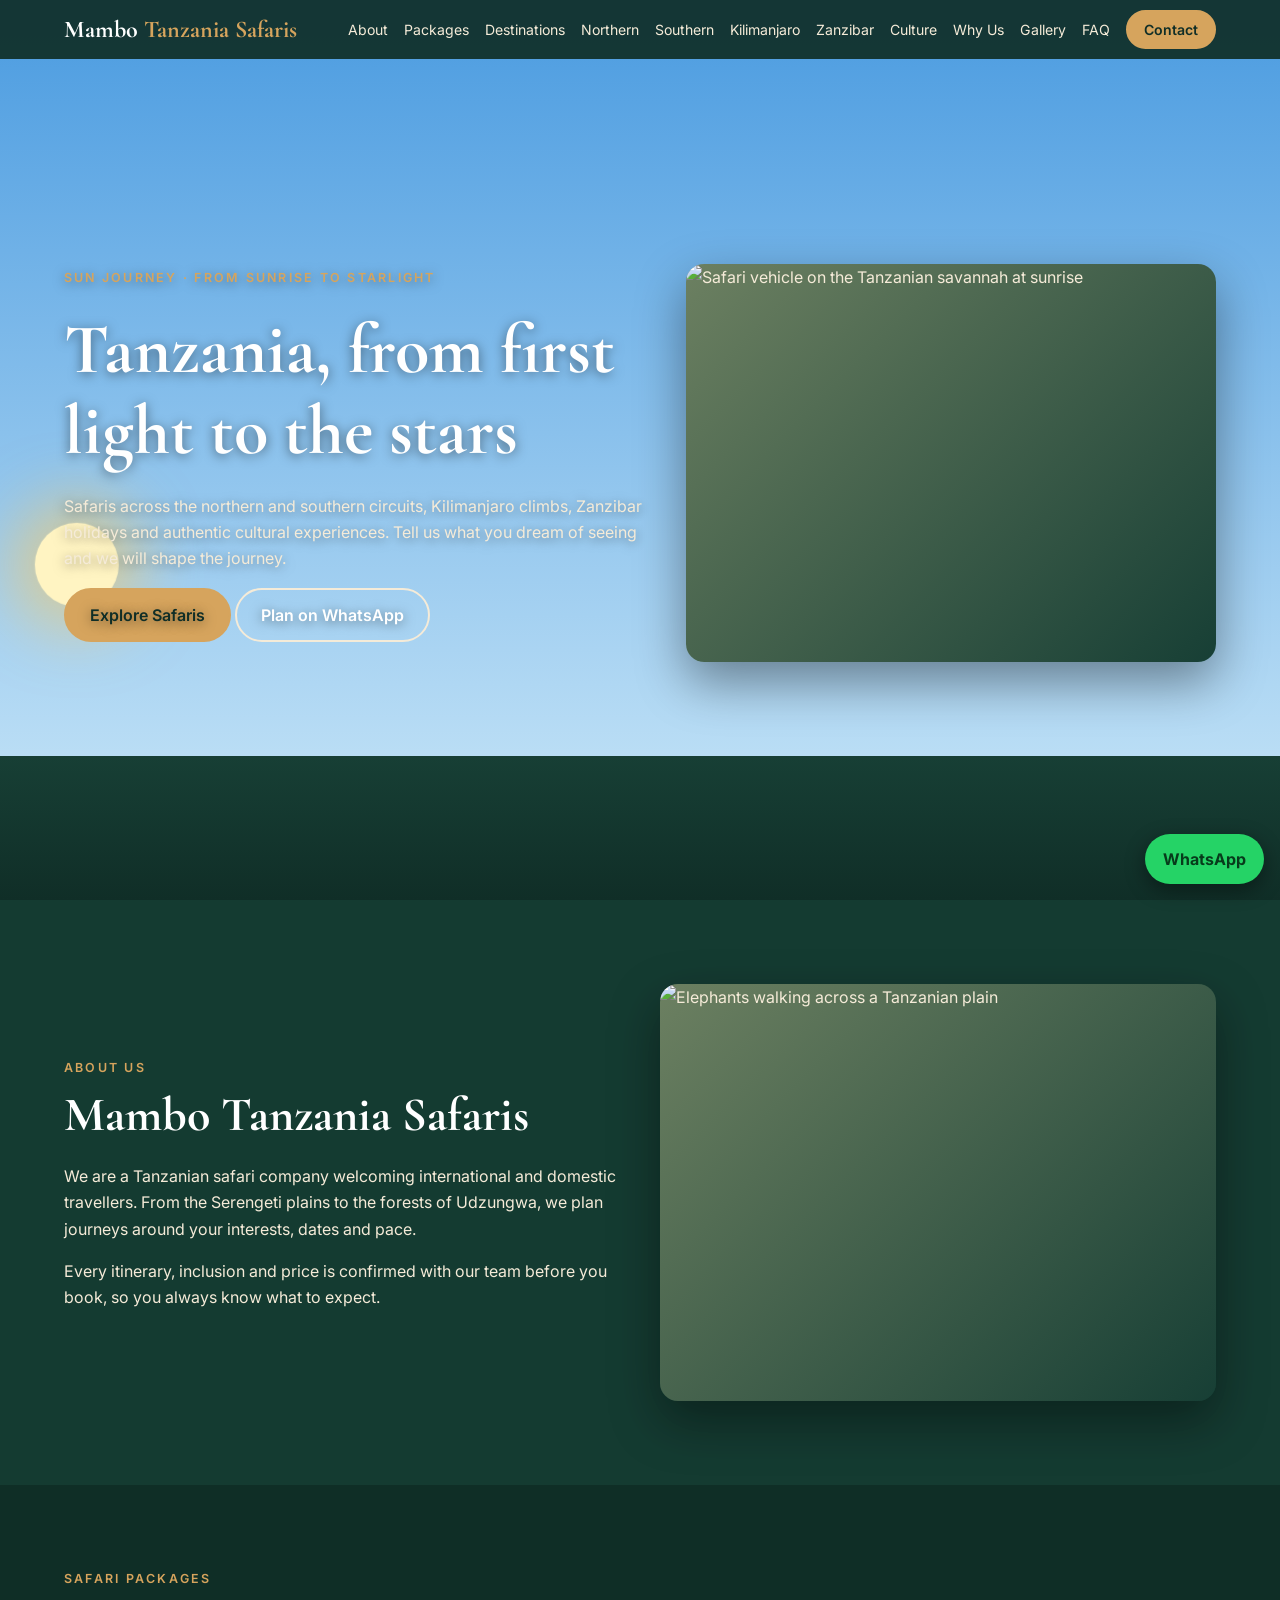
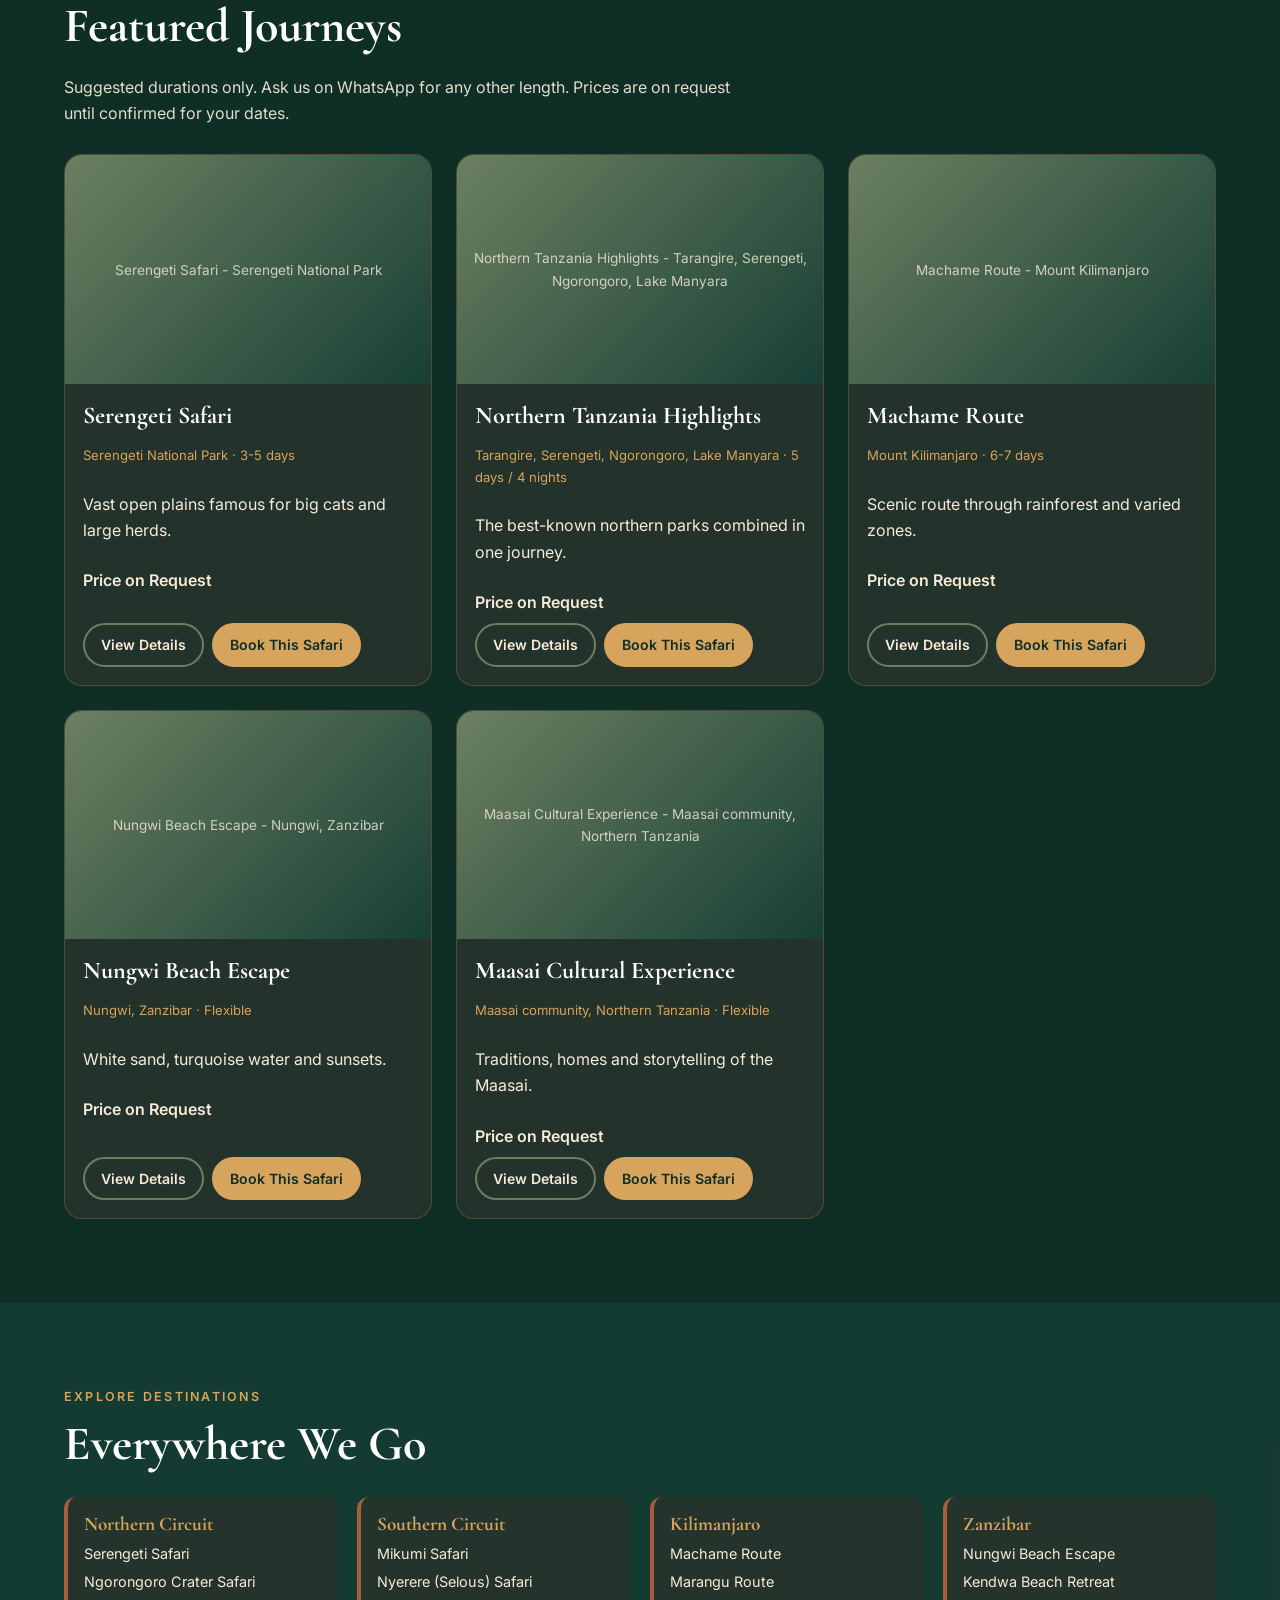
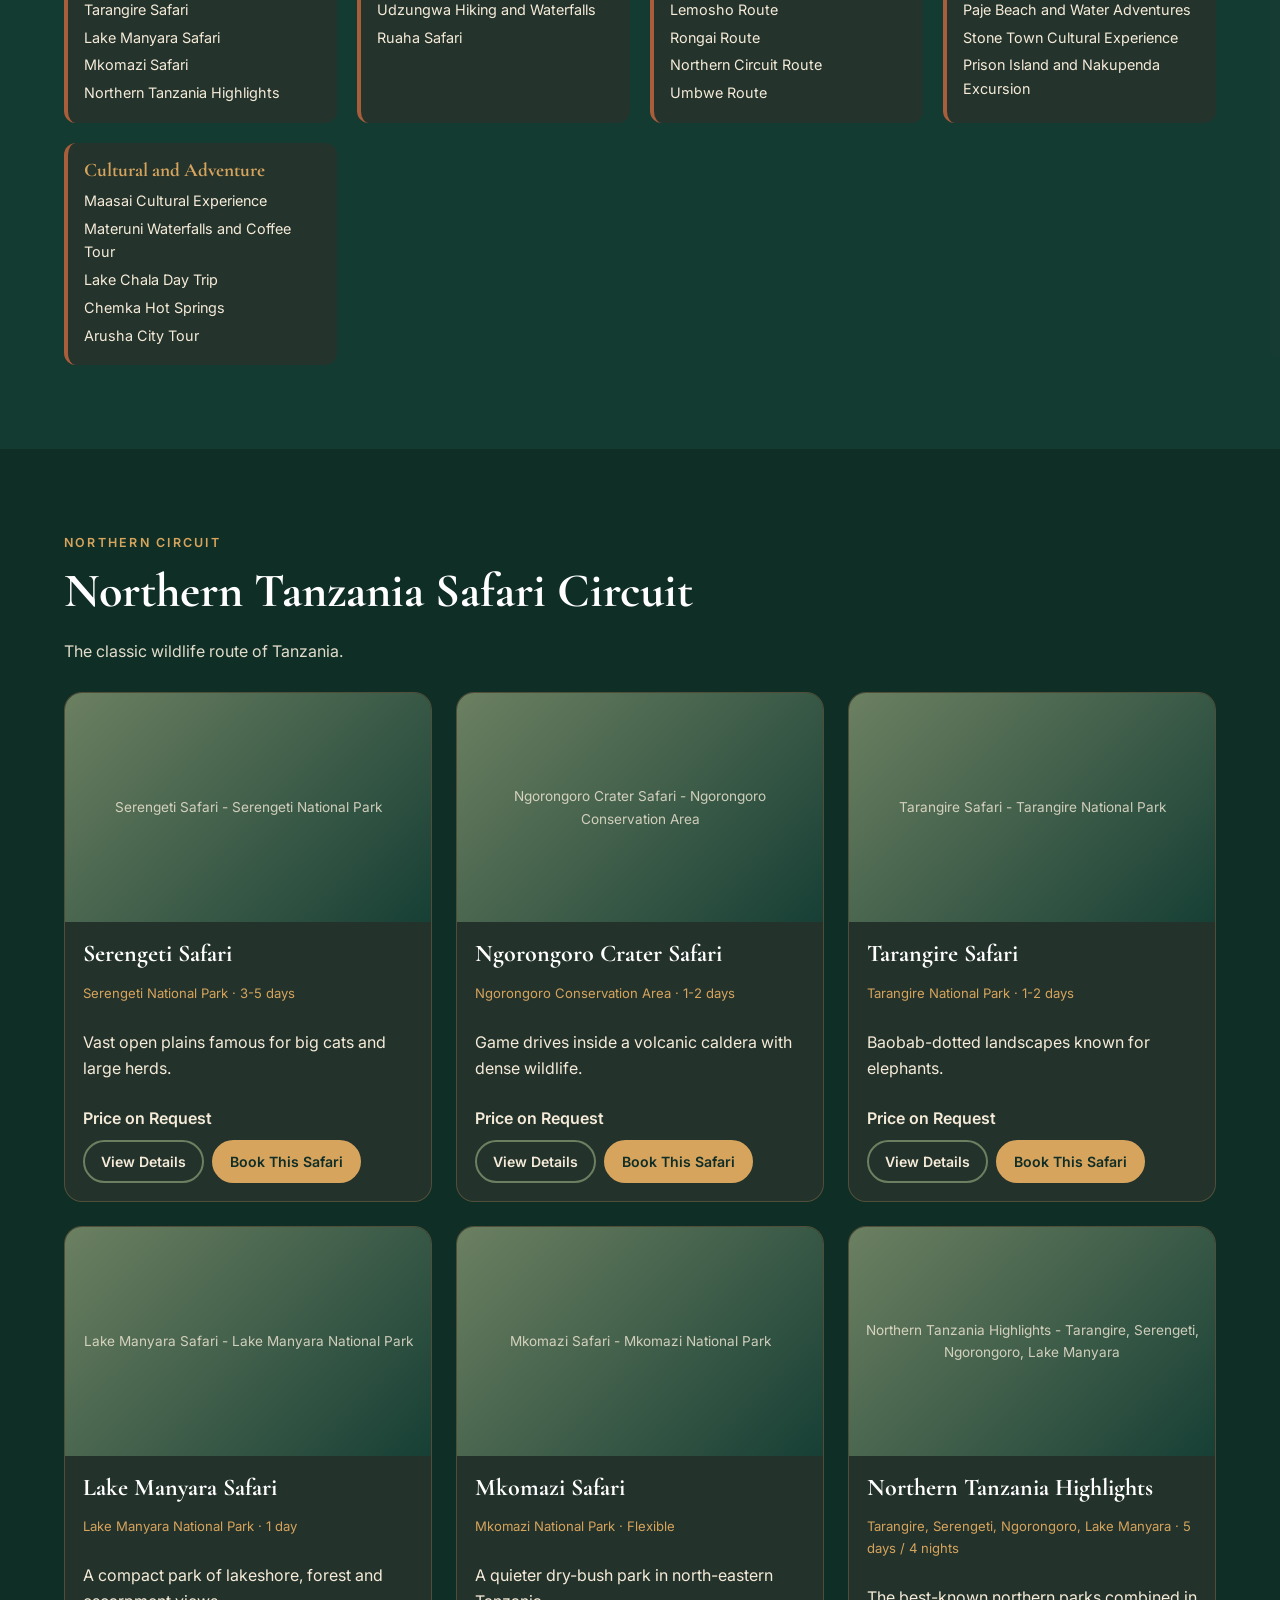
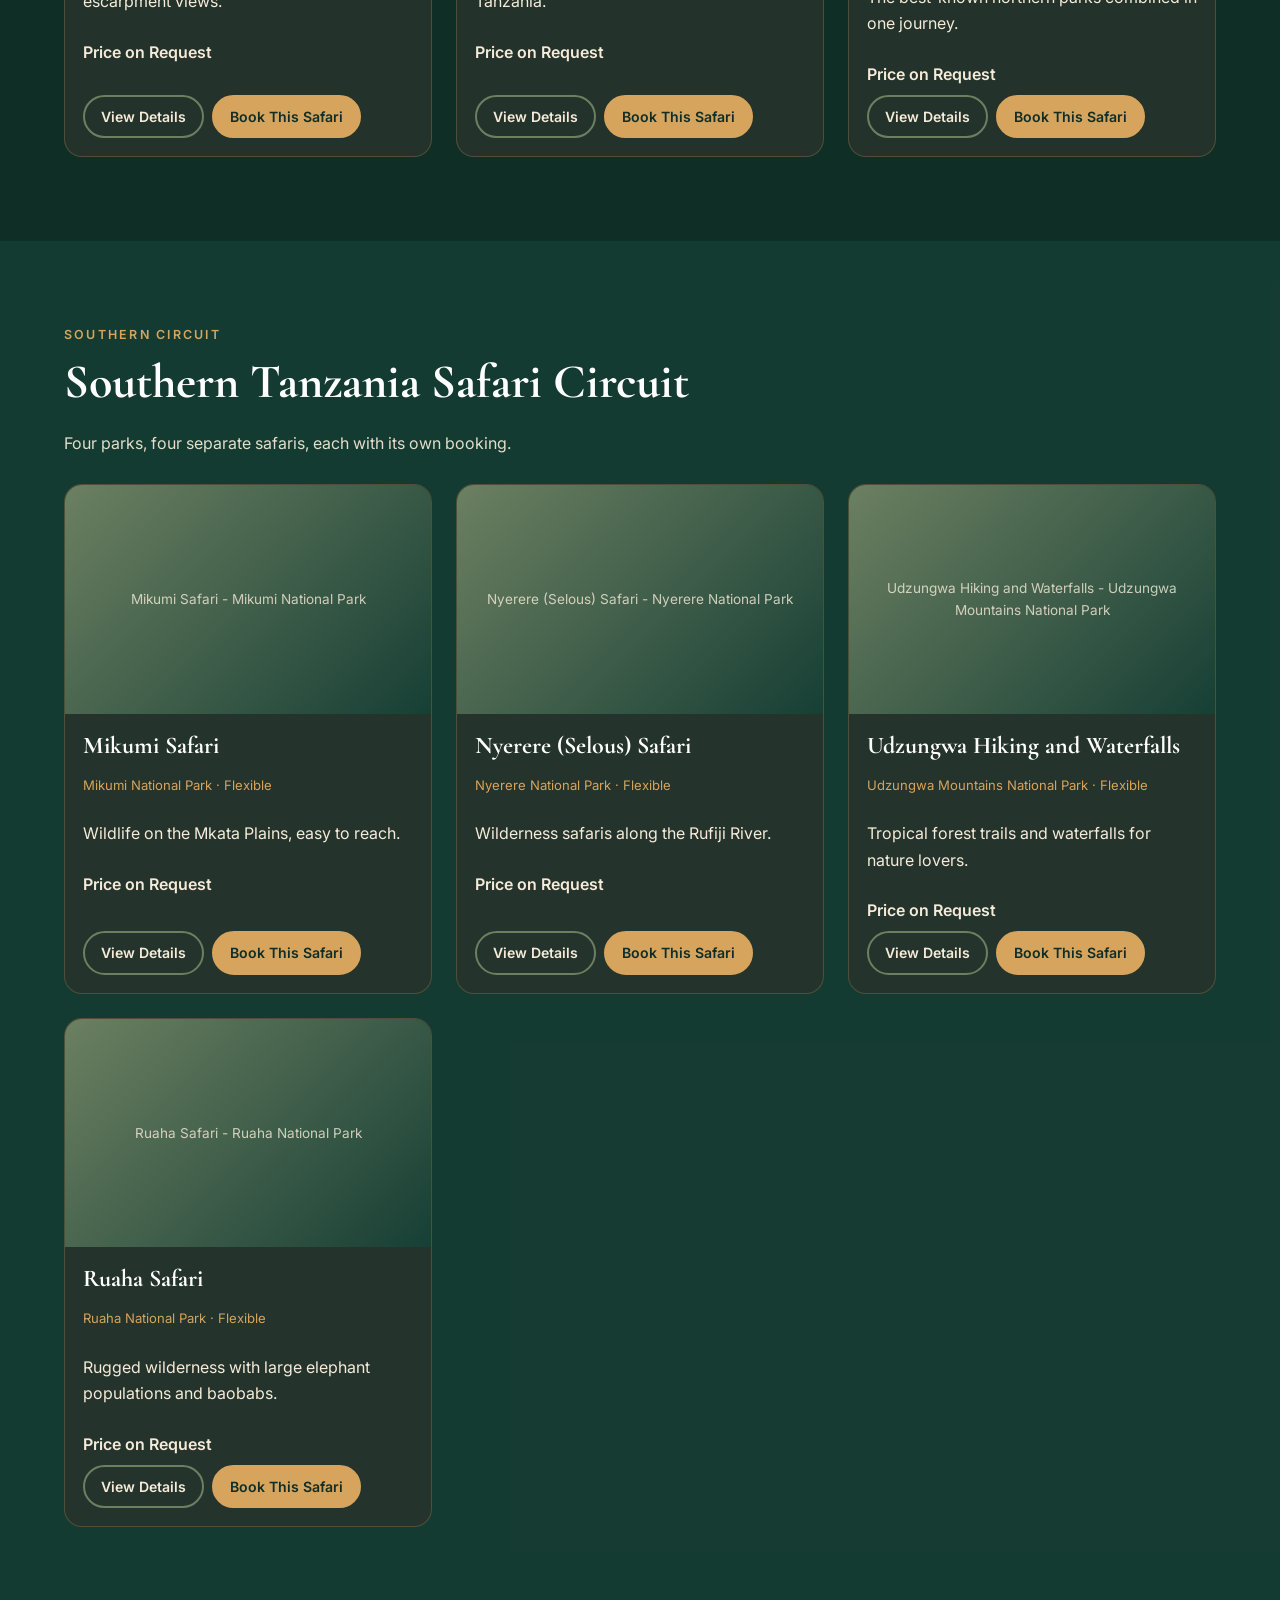
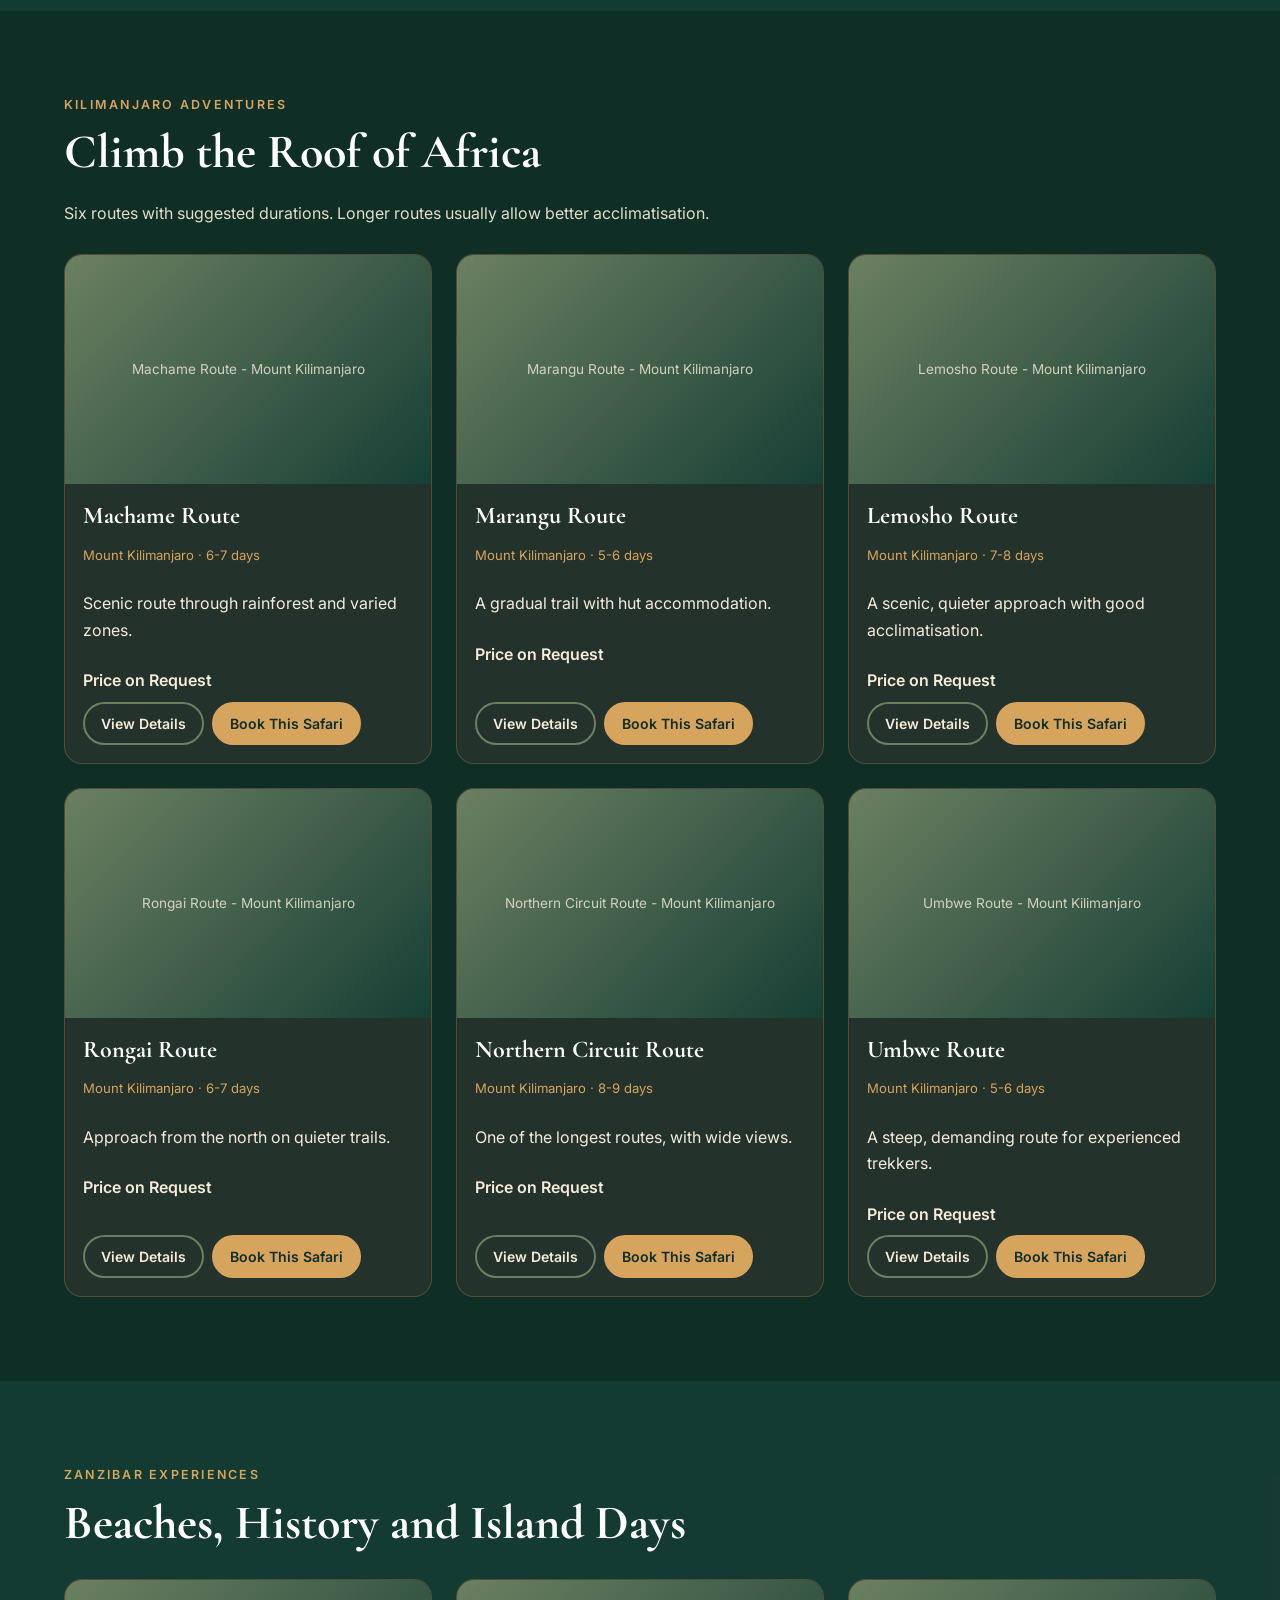
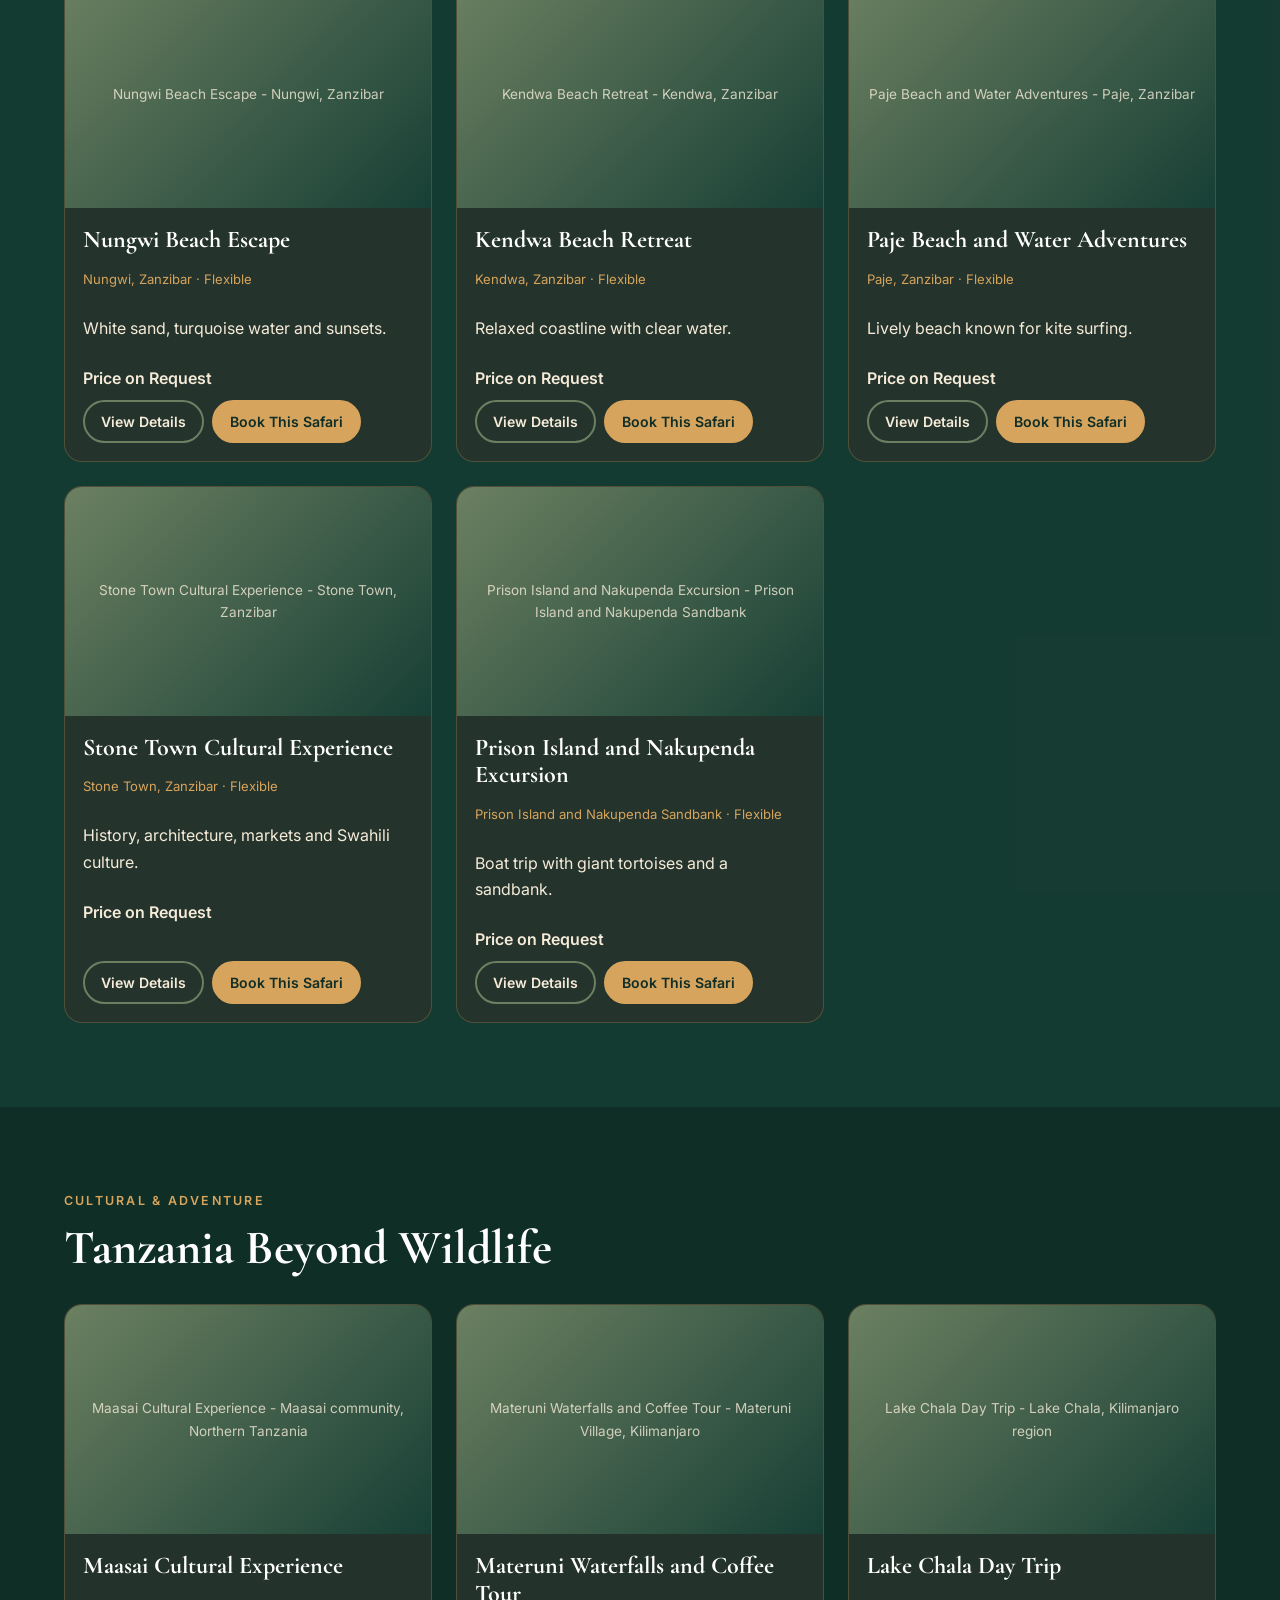
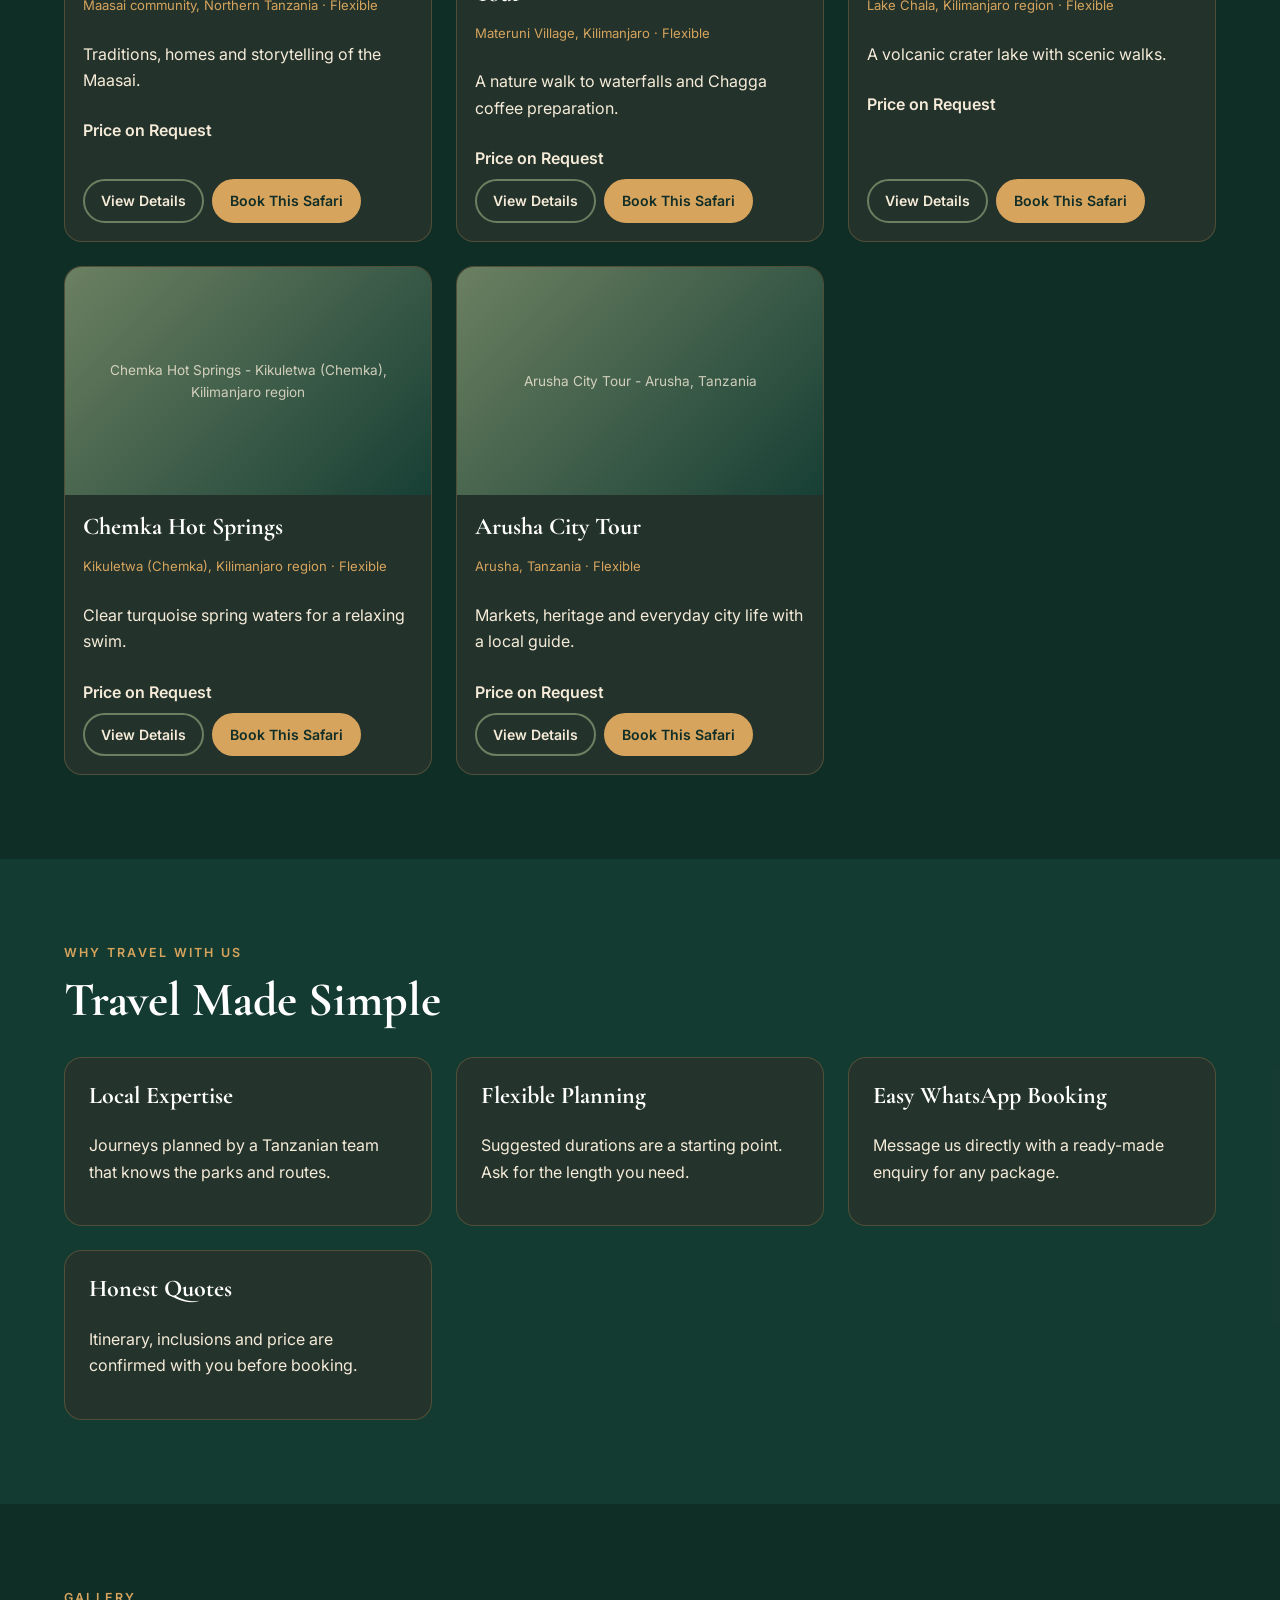
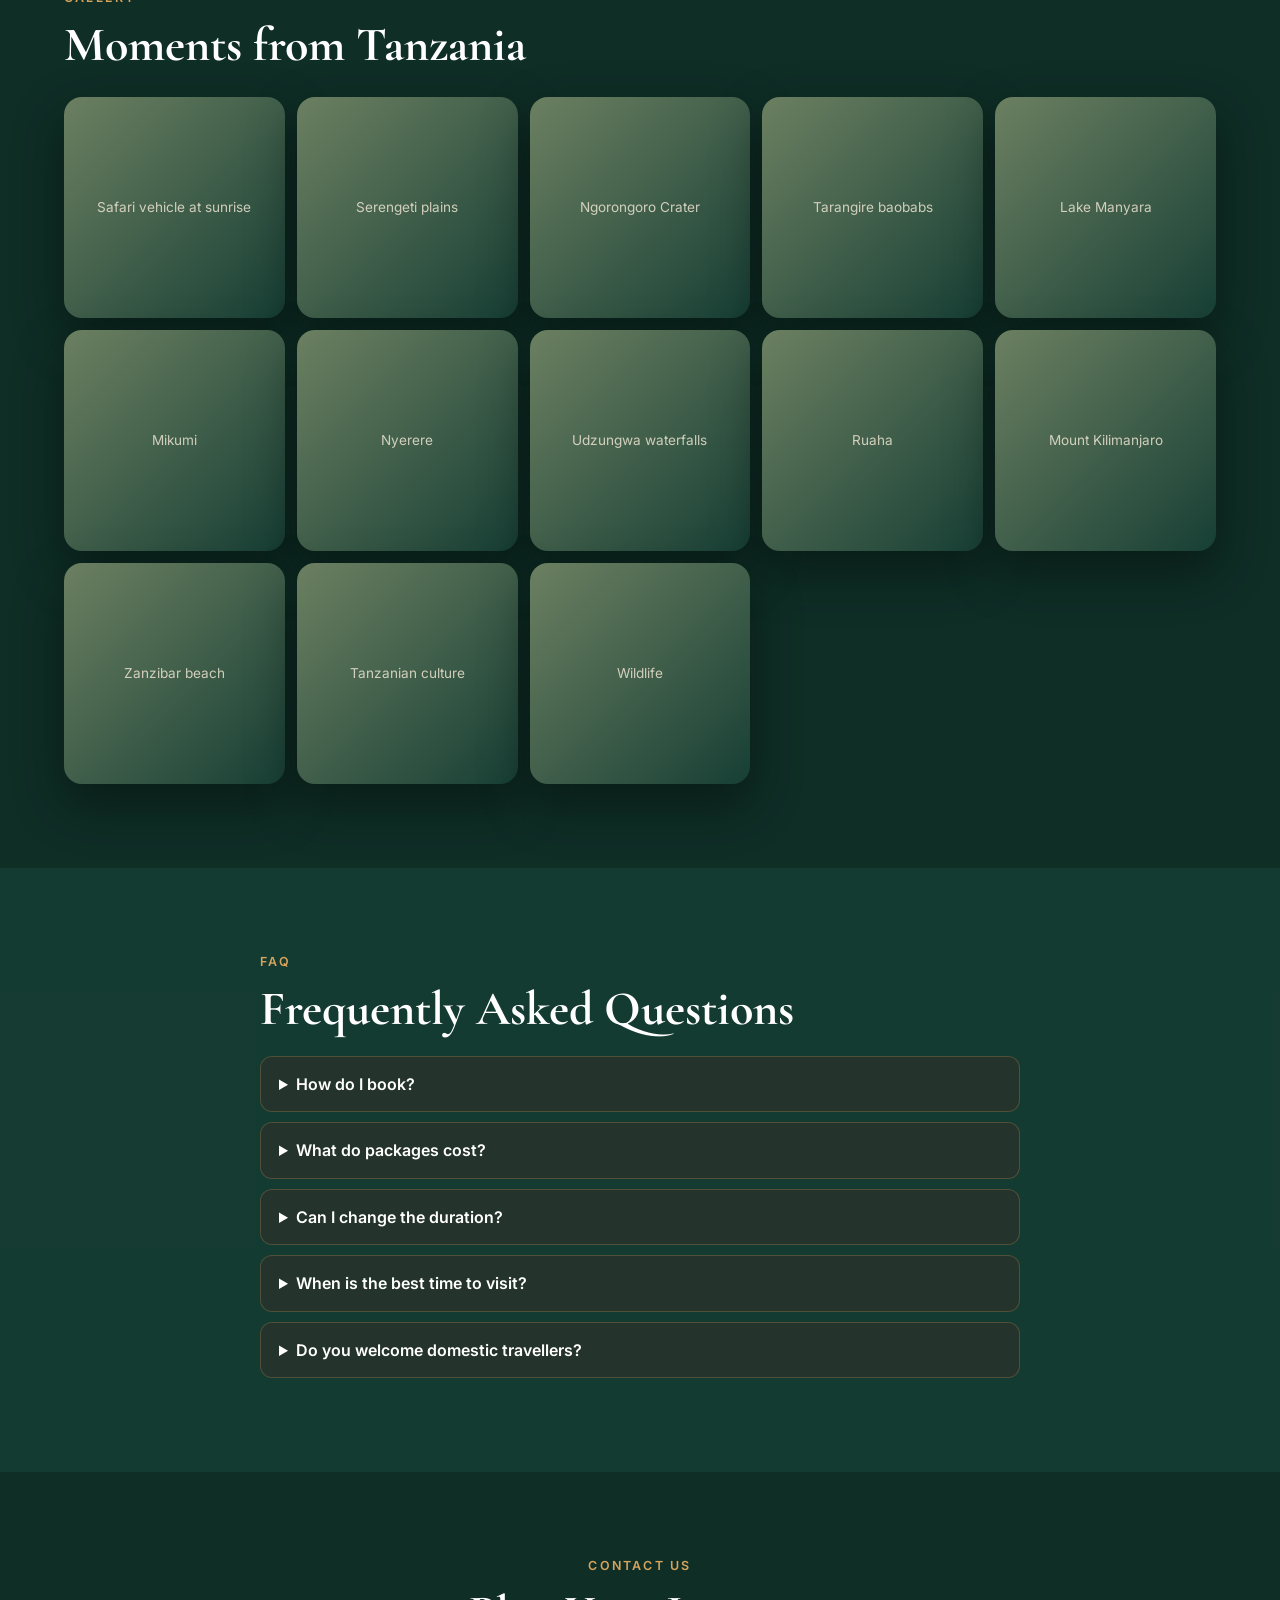
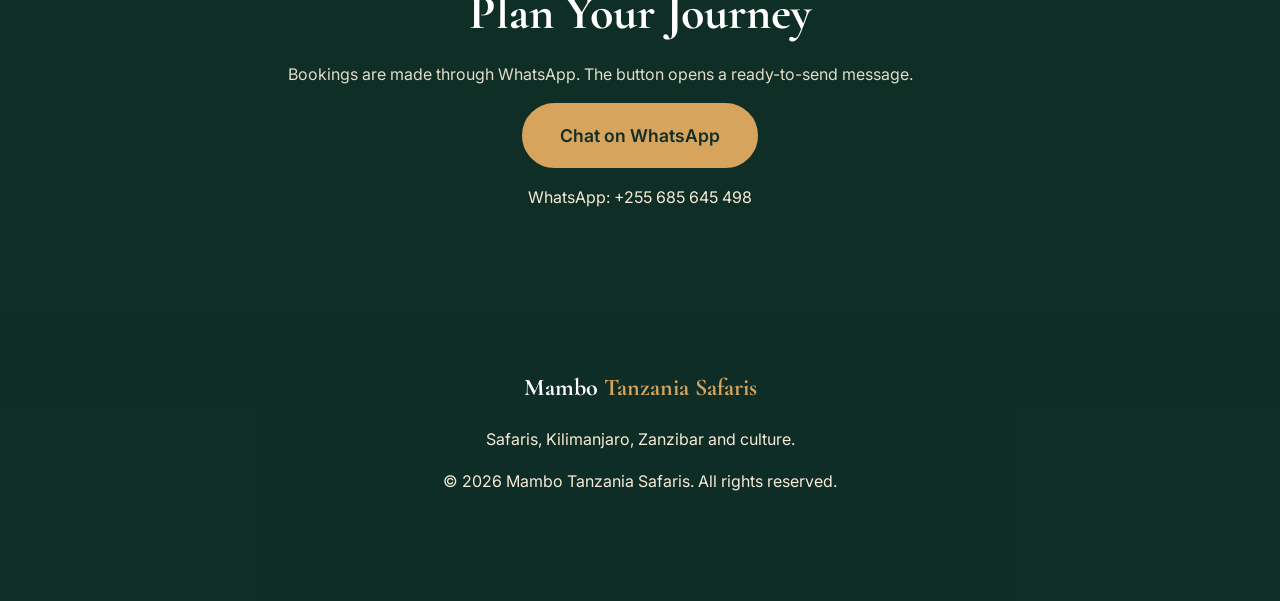
==== commit 798871e3: "Add files via upload" ====
--- a/index.html
+++ b/index.html
@@ -1,738 +1,99 @@
 <!DOCTYPE html>
 <html lang="en">
 <head>
-  <meta charset="UTF-8">
-  <meta name="viewport" content="width=device-width, initial-scale=1">
-  <title>Mambo Tanzania Safaris | Northern Tanzania Safaris</title>
-  <meta name="description" content="OSCA Nature Travel for Safari – explore Tarangire, Serengeti, Ngorongoro and Lake Manyara. Book your Tanzania safari through WhatsApp.">
-
-  <!-- Google Fonts (free). If you delete these three lines, the fallback fonts in styles.css are used. -->
-  <link rel="preconnect" href="https://fonts.googleapis.com">
-  <link rel="preconnect" href="https://fonts.gstatic.com" crossorigin>
-  <link href="https://fonts.googleapis.com/css2?family=Playfair+Display:wght@600;700&family=Poppins:wght@400;500;600&display=swap" rel="stylesheet">
-
-  <link rel="stylesheet" href="styles.css">
+<meta charset="utf-8">
+<meta name="viewport" content="width=device-width, initial-scale=1">
+<title>Mambo Tanzania Safaris | Serengeti, Kilimanjaro, Zanzibar &amp; Southern Parks</title>
+<meta name="description" content="Mambo Tanzania Safaris offers northern and southern circuit safaris, Kilimanjaro climbs, Zanzibar holidays and cultural experiences. Book through WhatsApp.">
+<meta property="og:title" content="Mambo Tanzania Safaris">
+<meta property="og:description" content="Premium Tanzania safaris, Kilimanjaro treks, Zanzibar holidays and cultural adventures.">
+<meta property="og:image" content="images/hero-safari.jpg">
+<meta name="theme-color" content="#173F35">
+<link rel="preconnect" href="https://fonts.googleapis.com">
+<link rel="stylesheet" href="https://fonts.googleapis.com/css2?family=Cormorant+Garamond:wght@500;700&family=Inter:wght@400;600&display=swap">
+<link rel="stylesheet" href="styles.css">
 </head>
 <body>
+<a class="skip" href="#main">Skip to main content</a>
+<div id="sky" aria-hidden="true"><div id="stars"></div><div id="moon"></div><div id="sun"></div><div id="ground"></div></div>
 
-  <!-- ============================================================
-       HOW TO EDIT THIS FILE
-       - Change any text by editing the words between the tags.
-       - Package details: edit inside each <article class="package-card"> block.
-       - Package price: edit the text inside <p class="price">.
-       - To rename a package, change BOTH the <h3> title AND the
-         data-package="..." value on its "Book This Safari" button.
-       - Images: replace the files in the images/ folder using the SAME
-         file names (see images/README.md), or change the src="images/..." paths.
-       - WhatsApp number: set it in script.js (not here).
-       - Colors: change them in styles.css (the :root section at the top).
-       ============================================================ -->
+<header class="nav">
+  <a class="logo" href="#home">Mambo <span>Tanzania Safaris</span></a>
+  <button id="menuBtn" aria-label="Toggle menu" aria-expanded="false" aria-controls="menu">&#9776;</button>
+  <nav><ul id="menu">
+    <li><a href="#about">About</a></li><li><a href="#packages">Packages</a></li><li><a href="#destinations">Destinations</a></li>
+    <li><a href="#northern">Northern</a></li><li><a href="#southern">Southern</a></li><li><a href="#kilimanjaro">Kilimanjaro</a></li>
+    <li><a href="#zanzibar">Zanzibar</a></li><li><a href="#culture">Culture</a></li><li><a href="#why">Why Us</a></li>
+    <li><a href="#gallery">Gallery</a></li><li><a href="#faq">FAQ</a></li><li><a class="btn sm" href="#contact">Contact</a></li>
+  </ul></nav>
+</header>
 
-  <a class="skip-link" href="#home">Skip to main content</a>
-
-  <!-- ===================== HEADER / NAVIGATION ===================== -->
-  <header class="site-header" id="top">
-    <div class="container nav-wrap">
-      <a href="#home" class="logo" aria-label="MAMBO Tanzania Safaris – home">
-        <span class="logo-mark" aria-hidden="true">O</span>
-        <span class="logo-text">MAMBO <small>Tanzania Safaris</small></span>
-      </a>
-
-      <button class="nav-toggle" id="navToggle" type="button" aria-label="Open menu" aria-expanded="false" aria-controls="siteNav">
-        <span></span><span></span><span></span>
-      </button>
-
-      <nav class="site-nav" id="siteNav" aria-label="Main navigation">
-        <ul>
-          <li><a href="#home">Home</a></li>
-          <li><a href="#about">About</a></li>
-          <li><a href="#packages">Packages</a></li>
-          <li><a href="#destinations">Destinations</a></li>
-          <li><a href="#why-us">Why Us</a></li>
-          <li><a href="#contact" class="nav-cta">Contact</a></li>
-        </ul>
-      </nav>
-    </div>
-  </header>
-
-  <main>
-
-    <!-- ===================== 1. HOME / HERO ===================== -->
-    <section class="hero" id="home" aria-labelledby="hero-title">
-      <!-- Replace images/hero.jpg with your own wide landscape photo (about 1920x1080). -->
-      <img class="hero-img" src="images/hero.jpg" alt="Safari landscape in northern Tanzania with an acacia tree at sunset" fetchpriority="high">
-      <div class="hero-overlay"></div>
-      <div class="container hero-content">
-        <p class="eyebrow">Mambo Tanzania Safari</p>
-        <h1 id="hero-title">Discover the Wild Beauty of Tanzania</h1>
-        <p class="hero-text">
-          Journey through the savannahs, craters and lakes of Northern Tanzania.
-          Tell us what you dream of seeing, and we will help you plan a safari to match.
-        </p>
-        <a href="#packages" class="btn btn-primary">Explore Safari Packages</a>
-      </div>
-    </section>
-
-    <!-- ===================== 2. ABOUT US ===================== -->
-    <section class="section" id="about" aria-labelledby="about-title">
-      <div class="container about-grid">
-        <div class="about-text">
-          <p class="eyebrow">About Us</p>
-          <h2 id="about-title">Safaris Rooted in Nature</h2>
-          <!-- EDIT: replace these paragraphs with the company's own story when ready. -->
-          <p>
-          Mambo Tanzania Safaris is a locally owned tour company founded by Musa Yona, with a passion for sharing the beauty, wildlife, and culture of Tanzania with travelers from around the world. We specialize in unforgettable wildlife safaris, Mount Kilimanjaro climbs, Zanzibar beach holidays, and tailor-made adventures designed to suit every traveler's dream..
-          </p>
-          <p>
-            Contact us on WhatsApp to discuss the trip you have in mind, and we will help
-            you with the details.
-          </p>
-        </div>
-        <div class="about-image">
-          <!-- Replace images/about.jpg (about 900x700). -->
-          <img src="images/about.jpg" alt="Savannah landscape with acacia tree at sunrise" loading="lazy">
-        </div>
-      </div>
-    </section>
-
-    <!-- ===================== 3. SAFARI PACKAGES ===================== -->
-    <section class="section section-alt" id="packages" aria-labelledby="packages-title">
-      <div class="container">
-        <div class="section-head">
-          <p class="eyebrow">Safari Packages</p>
-          <h2 id="packages-title">Choose Your Adventure</h2>
-          <p>Sample packages for the initial design. Details are to be confirmed by the company.</p>
-        </div>
-
-    <!-- NORTHERN CIRCUIT HEADING -->
-          <div style="grid-column: 1 / -1; margin-top: 25px;">
-            <h2>Northern Circuit</h2>
-            <p>Explore the wild beauty and unique experiences of Northern Tanzania.</p> 
-          </div>
-        
-        <div class="package-grid">
-
-          <!-- PACKAGE 1 -->
-          <article class="package-card">
-            <img src="images/package-tarangire.jpg" alt="Tarangire savannah landscape with an acacia tree" loading="lazy">
-            <div class="package-body">
-              <h3>Tarangire Day Safari</h3>
-              <p class="meta"><strong>Duration:</strong> 1 day</p>
-              <p class="meta"><strong>Destinations:</strong> Tarangire National Park</p>
-              <p class="desc">A day exploring Tarangire, known for its baobab trees and elephants.</p>
-              <p class="price">Price on Request.</p>
-              <details class="inclusions">
-                <summary>What’s Included / Excluded</summary>
-                <p><strong>What’s Included:</strong> Safari inclusions will be discussed and confirmed based on your travel dates, group size and selected arrangements..</p>
-                <p><strong>What’s Excluded:</strong> Any exclusions will be explained clearly in your personalized safari quotation before you confirm your booking.
-
-Final itinerary, inclusions, exclusions and price are confirmed with our team before booking..</p>
-              </details>
-              <button type="button" class="btn btn-primary btn-block book-btn" data-package="Tarangire Day Safari">Book This Safari</button>
-            </div>
-          </article>
-
-          <!-- PACKAGE 2 -->
-          <article class="package-card">
-            <img src="images/package-ngorongoro.jpg" alt="Green hills inside a volcanic crater landscape" loading="lazy">
-            <div class="package-body">
-              <h3>Ngorongoro Crater Day Safari</h3>
-              <p class="meta"><strong>Duration:</strong> 1 day</p>
-              <p class="meta"><strong>Destinations:</strong> Ngorongoro Conservation Area</p>
-              <p class="desc">A day visiting the Ngorongoro Crater, a world-famous setting for wildlife viewing.</p>
-              <p class="price">Price on Request</p>
-              <details class="inclusions">
-                <summary>What’s Included / Excluded</summary>
-                <p><strong>What’s Included:</strong> Safari inclusions will be discussed and confirmed based on your travel dates, group size and selected arrangements.</p>
-                <p><strong>What’s Excluded:</strong> Any exclusions will be explained clearly in your personalized safari quotation before you confirm your booking.
-
-Final itinerary, inclusions, exclusions and price are confirmed with our team before booking.</p>
-              </details>
-              <button type="button" class="btn btn-primary btn-block book-btn" data-package="Ngorongoro Crater Day Safari">Book This Safari</button>
-            </div>
-          </article>
-
-          <!-- PACKAGE 3 -->
-          <article class="package-card">
-            <img src="images/package-serengeti.jpg" alt="Golden Serengeti plains at sunset" loading="lazy">
-            <div class="package-body">
-              <h3>Serengeti Adventure</h3>
-              <p class="meta"><strong>Duration:</strong> 3 days / 2 nights</p>
-              <p class="meta"><strong>Destinations:</strong> Serengeti National Park</p>
-              <p class="desc">A short immersion in the vast plains of the Serengeti, famous for its big game.</p>
-              <p class="price">Price on Request</p>
-              <details class="inclusions">
-                <summary>What’s Included / Excluded</summary>
-                <p><strong>What’s Included:</strong> Safari inclusions will be discussed and confirmed based on your travel dates, group size and selected arrangements.</p>
-                <p><strong>What’s Excluded:</strong> Any exclusions will be explained clearly in your personalized safari quotation before you confirm your booking.
-
-Final itinerary, inclusions, exclusions and price are confirmed with our team before booking.</p>
-              </details>
-              <button type="button" class="btn btn-primary btn-block book-btn" data-package="Serengeti Adventure">Book This Safari</button>
-            </div>
-          </article>
-
-          <!-- PACKAGE 4 -->
-          <article class="package-card">
-            <img src="images/package-highlights.jpg" alt="Misty hills and savannah of northern Tanzania" loading="lazy">
-            <div class="package-body">
-              <h3>Northern Tanzania Highlights</h3>
-              <p class="meta"><strong>Duration:</strong> 5 days / 4 nights</p>
-              <p class="meta"><strong>Destinations:</strong> Tarangire, Serengeti, Ngorongoro, Lake Manyara</p>
-              <p class="desc">A longer journey combining the best-known parks and conservation areas of the north.</p>
-              <p class="price">Price on Request</p>
-              <details class="inclusions">
-                <summary>What’s Included / Excluded</summary>
-                <p><strong>What’s Included:</strong> Safari inclusions will be discussed and confirmed based on your travel dates, group size and selected arrangements.</p>
-                <p><strong>What’s Excluded:</strong> Any exclusions will be explained clearly in your personalized safari quotation before you confirm your booking.
-
-Final itinerary, inclusions, exclusions and price are confirmed with our team before booking.</p>
-              </details>
-              <button type="button" class="btn btn-primary btn-block book-btn" data-package="Northern Tanzania Highlights">Book This Safari</button>
-            </div>
-          </article>
-
-
-          <!-- SOUTHERN CIRCUIT HEADING -->
-          <div style="grid-column: 1 / -1; margin-top: 25px;">
-            <h2>Southern Circuit</h2>
-            <p>Explore the wild beauty and unique experiences of Southern Tanzania.</p>
-          </div>
-
-          <!-- SOUTHERN PACKAGE 1: MIKUMI -->
-          <article class="package-card">
-            <img src="images/package-mikumi.jpg" alt="Wildlife and elephants in Mikumi National Park" loading="lazy">
-            <div class="package-body">
-              <h3>Mikumi National Park Safari</h3>
-              <p class="meta"><strong>Duration:</strong> Flexible – Customized to Your Travel Schedule</p>
-              <p class="meta"><strong>Destination:</strong> Mikumi National Park</p>
-              <p class="desc">Discover the wildlife of Mikumi National Park, home to elephants, giraffes, zebras, lions and the beautiful Mkata Plains.</p>
-              <p class="price">Price on Request</p>
-              <details class="inclusions">
-                <summary>What’s Included / Excluded</summary>
-                <p><strong>What’s Included:</strong> Safari inclusions will be discussed and confirmed based on your travel dates, group size and selected arrangements.</p>
-                <p><strong>What’s Excluded:</strong> Any exclusions will be explained clearly in your personalized safari quotation before booking.</p>
-              </details>
-              <button type="button" class="btn btn-primary btn-block book-btn" data-package="Mikumi National Park Safari">Book This Safari</button>
-            </div>
-          </article>
-
-          <!-- SOUTHERN PACKAGE 2: NYERERE -->
-          <article class="package-card">
-            <img src="images/package-nyerere.jpg" alt="Rufiji River and wildlife in Nyerere National Park" loading="lazy">
-            <div class="package-body">
-              <h3>Nyerere National Park (Selous) Safari</h3>
-              <p class="meta"><strong>Duration:</strong> Flexible – Customized to Your Travel Schedule</p>
-              <p class="meta"><strong>Destination:</strong> Nyerere National Park</p>
-              <p class="desc">Experience the wilderness of Nyerere National Park through exciting game drives, boat safaris along the Rufiji River and diverse wildlife encounters.</p>
-              <p class="price">Price on Request</p>
-              <details class="inclusions">
-                <summary>What’s Included / Excluded</summary>
-                <p><strong>What’s Included:</strong> Safari inclusions will be discussed and confirmed based on your travel dates, group size and selected arrangements.</p>
-                <p><strong>What’s Excluded:</strong> Any exclusions will be explained clearly in your personalized safari quotation before booking.</p>
-              </details>
-              <button type="button" class="btn btn-primary btn-block book-btn" data-package="Nyerere National Park (Selous) Safari">Book This Safari</button>
-            </div>
-          </article>
-
-          <!-- SOUTHERN PACKAGE 3: UDZUNGWA -->
-          <article class="package-card">
-            <img src="images/package-udzungwa.jpg" alt="Sanje Waterfalls in Udzungwa Mountains National Park" loading="lazy">
-            <div class="package-body">
-              <h3>Udzungwa Mountains – Hiking & Waterfalls</h3>
-              <p class="meta"><strong>Duration:</strong> Flexible – Customized to Your Travel Schedule</p>
-              <p class="meta"><strong>Destination:</strong> Udzungwa Mountains National Park</p>
-              <p class="desc">Explore lush tropical forests, scenic mountain trails and spectacular waterfalls, including the famous Sanje Waterfalls. An ideal adventure for nature lovers and hiking enthusiasts.</p>
-              <p class="price">Price on Request</p>
-              <details class="inclusions">
-                <summary>What’s Included / Excluded</summary>
-                <p><strong>What’s Included:</strong> Hiking arrangements and inclusions will be discussed and confirmed based on your travel dates, group size and selected activities.</p>
-                <p><strong>What’s Excluded:</strong> Any exclusions will be explained clearly in your personalized quotation before booking.</p>
-              </details>
-              <button type="button" class="btn btn-primary btn-block book-btn" data-package="Udzungwa Mountains Hiking and Waterfalls">Book This Safari</button>
-            </div>
-          </article>
-
-          <!-- SOUTHERN PACKAGE 4: RUAHA -->
-          <article class="package-card">
-            <img src="images/package-ruaha.jpg" alt="Elephants and baobab trees in Ruaha National Park" loading="lazy">
-            <div class="package-body">
-              <h3>Ruaha National Park Safari</h3>
-              <p class="meta"><strong>Duration:</strong> Flexible – Customized to Your Travel Schedule</p>
-              <p class="meta"><strong>Destination:</strong> Ruaha National Park</p>
-              <p class="desc">Discover one of Tanzania's remarkable wilderness destinations, known for its large elephant populations, ancient baobab trees and exceptional wildlife viewing.</p>
-              <p class="price">Price on Request</p>
-              <details class="inclusions">
-                <summary>What’s Included / Excluded</summary>
-                <p><strong>What’s Included:</strong> Safari inclusions will be discussed and confirmed based on your travel dates, group size and selected arrangements.</p>
-                <p><strong>What’s Excluded:</strong> Any exclusions will be explained clearly in your personalized safari quotation before booking.</p>
-              </details>
-              <button type="button" class="btn btn-primary btn-block book-btn" data-package="Ruaha National Park Safari">Book This Safari</button>
-            </div>
-          </article>
-
-  
-          <!-- KILIMANJARO CLIMBING HEADING -->
-          <div style="grid-column: 1 / -1; margin-top: 25px;">
-            <h2>Kilimanjaro Climbing</h2>
-            <p>Challenge yourself to reach the roof of Africa through Tanzania's spectacular Mount Kilimanjaro routes.</p>
-          </div>
-
-          <!-- KILIMANJARO PACKAGE 1: MACHAME -->
-          <article class="package-card">
-            <img src="images/kilimanjaro-machame.jpg" alt="Machame Route on Mount Kilimanjaro" loading="lazy">
-            <div class="package-body">
-              <h3>Machame Route</h3>
-              <p class="meta"><strong>Duration:</strong> Flexible – Customized to Your Travel Schedule</p>
-              <p class="meta"><strong>Destination:</strong> Mount Kilimanjaro</p>
-              <p class="desc">Experience the scenic Machame Route, known for its beautiful landscapes, rainforest trails and excellent mountain views.</p>
-              <p class="price">Price on Request</p>
-              <details class="inclusions">
-                <summary>What's Included / Excluded</summary>
-                <p><strong>What's Included:</strong> Climbing arrangements and inclusions will be confirmed based on your selected route, travel dates and group size.</p>
-                <p><strong>What's Excluded:</strong> Any exclusions will be explained in your personalized quotation before booking.</p>
-              </details>
-              <button type="button" class="btn btn-primary btn-block book-btn" data-package="Machame Route">Book This Climb</button>
-            </div>
-          </article>
-
-          <!-- KILIMANJARO PACKAGE 2: MARANGU -->
-          <article class="package-card">
-            <img src="images/kilimanjaro-marangu.jpg" alt="Marangu Route on Mount Kilimanjaro" loading="lazy">
-            <div class="package-body">
-              <h3>Marangu Route</h3>
-              <p class="meta"><strong>Duration:</strong> Flexible – Customized to Your Travel Schedule</p>
-              <p class="meta"><strong>Destination:</strong> Mount Kilimanjaro</p>
-              <p class="desc">Trek the popular Marangu Route, featuring mountain hut accommodation and a gradual trail through changing vegetation zones.</p>
-              <p class="price">Price on Request</p>
-              <details class="inclusions">
-                <summary>What's Included / Excluded</summary>
-                <p><strong>What's Included:</strong> Climbing arrangements and inclusions will be confirmed based on your selected route, travel dates and group size.</p>
-                <p><strong>What's Excluded:</strong> Any exclusions will be explained in your personalized quotation before booking.</p>
-              </details>
-              <button type="button" class="btn btn-primary btn-block book-btn" data-package="Marangu Route">Book This Climb</button>
-            </div>
-          </article>
-
-          <!-- KILIMANJARO PACKAGE 3: LEMOSHO -->
-          <article class="package-card">
-            <img src="images/kilimanjaro-lemosho.jpg" alt="Lemosho Route on Mount Kilimanjaro" loading="lazy">
-            <div class="package-body">
-              <h3>Lemosho Route</h3>
-              <p class="meta"><strong>Duration:</strong> Flexible – Customized to Your Travel Schedule</p>
-              <p class="meta"><strong>Destination:</strong> Mount Kilimanjaro</p>
-              <p class="desc">Enjoy a scenic and less crowded approach to the mountain, with beautiful wilderness, panoramic views and opportunities for acclimatization.</p>
-              <p class="price">Price on Request</p>
-              <details class="inclusions">
-                <summary>What's Included / Excluded</summary>
-                <p><strong>What's Included:</strong> Climbing arrangements and inclusions will be confirmed based on your selected route, travel dates and group size.</p>
-                <p><strong>What's Excluded:</strong> Any exclusions will be explained in your personalized quotation before booking.</p>
-              </details>
-              <button type="button" class="btn btn-primary btn-block book-btn" data-package="Lemosho Route">Book This Climb</button>
-            </div>
-          </article>
-
-          <!-- KILIMANJARO PACKAGE 4: RONGAI -->
-          <article class="package-card">
-            <img src="images/kilimanjaro-rongai.jpg" alt="Rongai Route on Mount Kilimanjaro" loading="lazy">
-            <div class="package-body">
-              <h3>Rongai Route</h3>
-              <p class="meta"><strong>Duration:</strong> Flexible – Customized to Your Travel Schedule</p>
-              <p class="meta"><strong>Destination:</strong> Mount Kilimanjaro</p>
-              <p class="desc">Approach Kilimanjaro from the northern side through quieter trails and beautiful remote landscapes.</p>
-              <p class="price">Price on Request</p>
-              <details class="inclusions">
-                <summary>What's Included / Excluded</summary>
-                <p><strong>What's Included:</strong> Climbing arrangements and inclusions will be confirmed based on your selected route, travel dates and group size.</p>
-                <p><strong>What's Excluded:</strong> Any exclusions will be explained in your personalized quotation before booking.</p>
-              </details>
-              <button type="button" class="btn btn-primary btn-block book-btn" data-package="Rongai Route">Book This Climb</button>
-            </div>
-          </article>
-
-          <!-- KILIMANJARO PACKAGE 5: NORTHERN CIRCUIT -->
-          <article class="package-card">
-            <img src="images/kilimanjaro-northern-circuit.jpg" alt="Northern Circuit Route on Mount Kilimanjaro" loading="lazy">
-            <div class="package-body">
-              <h3>Northern Circuit Route</h3>
-              <p class="meta"><strong>Duration:</strong> Flexible – Customized to Your Travel Schedule</p>
-              <p class="meta"><strong>Destination:</strong> Mount Kilimanjaro</p>
-              <p class="desc">Discover one of the longest and quieter routes on the mountain, offering wide-ranging views and an extended acclimatization experience.</p>
-              <p class="price">Price on Request</p>
-              <details class="inclusions">
-                <summary>What's Included / Excluded</summary>
-                <p><strong>What's Included:</strong> Climbing arrangements and inclusions will be confirmed based on your selected route, travel dates and group size.</p>
-                <p><strong>What's Excluded:</strong> Any exclusions will be explained in your personalized quotation before booking.</p>
-              </details>
-              <button type="button" class="btn btn-primary btn-block book-btn" data-package="Northern Circuit Route">Book This Climb</button>
-            </div>
-          </article>
-
-          <!-- KILIMANJARO PACKAGE 6: UMBWE -->
-          <article class="package-card">
-            <img src="images/kilimanjaro-umbwe.jpg" alt="Umbwe Route on Mount Kilimanjaro" loading="lazy">
-            <div class="package-body">
-              <h3>Umbwe Route</h3>
-              <p class="meta"><strong>Duration:</strong> Flexible – Customized to Your Travel Schedule</p>
-              <p class="meta"><strong>Destination:</strong> Mount Kilimanjaro</p>
-              <p class="desc">Take on the steep and challenging Umbwe Route, designed for experienced trekkers seeking a demanding mountain adventure.</p>
-              <p class="price">Price on Request</p>
-              <details class="inclusions">
-                <summary>What's Included / Excluded</summary>
-                <p><strong>What's Included:</strong> Climbing arrangements and inclusions will be confirmed based on your selected route, travel dates and group size.</p>
-                <p><strong>What's Excluded:</strong> Any exclusions will be explained in your personalized quotation before booking.</p>
-              </details>
-              <button type="button" class="btn btn-primary btn-block book-btn" data-package="Umbwe Route">Book This Climb</button>
-            </div>
-          </article>
-
-   
-          <!-- ZANZIBAR BEACH HOLIDAYS HEADING -->
-          <div style="grid-column: 1 / -1; margin-top: 25px;">
-            <h2>Zanzibar Beach Holidays</h2>
-            <p>Discover Zanzibar's beautiful beaches, turquoise waters, rich culture and unforgettable island experiences.</p>
-          </div>
-
-          <!-- ZANZIBAR PACKAGE 1: NUNGWI -->
-          <article class="package-card">
-            <img src="images/zanzibar-nungwi.jpg" alt="Nungwi Beach Zanzibar" loading="lazy">
-            <div class="package-body">
-              <h3>Nungwi Beach Escape</h3>
-              <p class="meta"><strong>Duration:</strong> Flexible – Customized to Your Travel Schedule</p>
-              <p class="meta"><strong>Destination:</strong> Nungwi, Zanzibar</p>
-              <p class="desc">Relax on the beautiful white-sand beaches of Nungwi, enjoy turquoise waters, spectacular sunsets and exciting ocean activities.</p>
-              <p class="price">Price on Request</p>
-              <details class="inclusions">
-                <summary>What's Included / Excluded</summary>
-                <p><strong>What's Included:</strong> Accommodation, transfers and activities will be discussed and confirmed according to your selected arrangements.</p>
-                <p><strong>What's Excluded:</strong> Any exclusions will be explained clearly in your personalized quotation before booking.</p>
-              </details>
-              <button type="button" class="btn btn-primary btn-block book-btn" data-package="Nungwi Beach Escape">Book This Holiday</button>
-            </div>
-          </article>
-
-          <!-- ZANZIBAR PACKAGE 2: KENDWA -->
-          <article class="package-card">
-            <img src="images/zanzibar-kendwa.jpg" alt="Kendwa Beach Zanzibar" loading="lazy">
-            <div class="package-body">
-              <h3>Kendwa Beach Retreat</h3>
-              <p class="meta"><strong>Duration:</strong> Flexible – Customized to Your Travel Schedule</p>
-              <p class="meta"><strong>Destination:</strong> Kendwa, Zanzibar</p>
-              <p class="desc">Enjoy Kendwa's stunning coastline, relaxing beach atmosphere, clear ocean waters and memorable sunset experiences.</p>
-              <p class="price">Price on Request</p>
-              <details class="inclusions">
-                <summary>What's Included / Excluded</summary>
-                <p><strong>What's Included:</strong> Accommodation, transfers and activities will be discussed and confirmed according to your selected arrangements.</p>
-                <p><strong>What's Excluded:</strong> Any exclusions will be explained clearly in your personalized quotation before booking.</p>
-              </details>
-              <button type="button" class="btn btn-primary btn-block book-btn" data-package="Kendwa Beach Retreat">Book This Holiday</button>
-            </div>
-          </article>
-
-          <!-- ZANZIBAR PACKAGE 3: PAJE -->
-          <article class="package-card">
-            <img src="images/zanzibar-paje.jpg" alt="Paje Beach Zanzibar" loading="lazy">
-            <div class="package-body">
-              <h3>Paje Beach & Water Adventures</h3>
-              <p class="meta"><strong>Duration:</strong> Flexible – Customized to Your Travel Schedule</p>
-              <p class="meta"><strong>Destination:</strong> Paje, Zanzibar</p>
-              <p class="desc">Experience the lively beach atmosphere of Paje, famous for its beautiful coastline, kite surfing opportunities and exciting water activities.</p>
-              <p class="price">Price on Request</p>
-              <details class="inclusions">
-                <summary>What's Included / Excluded</summary>
-                <p><strong>What's Included:</strong> Accommodation, transfers and selected water activities will be discussed and confirmed before booking.</p>
-                <p><strong>What's Excluded:</strong> Any exclusions will be explained clearly in your personalized quotation before booking.</p>
-              </details>
-              <button type="button" class="btn btn-primary btn-block book-btn" data-package="Paje Beach and Water Adventures">Book This Holiday</button>
-            </div>
-          </article>
-
-          <!-- ZANZIBAR PACKAGE 4: STONE TOWN -->
-          <article class="package-card">
-            <img src="images/zanzibar-stonetown.jpg" alt="Historic Stone Town Zanzibar" loading="lazy">
-            <div class="package-body">
-              <h3>Stone Town Cultural Experience</h3>
-              <p class="meta"><strong>Duration:</strong> Flexible – Customized to Your Travel Schedule</p>
-              <p class="meta"><strong>Destination:</strong> Stone Town, Zanzibar</p>
-              <p class="desc">Explore Zanzibar's rich history, historic architecture, narrow streets, local markets and unique Swahili culture.</p>
-              <p class="price">Price on Request</p>
-              <details class="inclusions">
-                <summary>What's Included / Excluded</summary>
-                <p><strong>What's Included:</strong> Guided tours, transfers and selected experiences will be discussed and confirmed according to your arrangements.</p>
-                <p><strong>What's Excluded:</strong> Any exclusions will be explained clearly in your personalized quotation before booking.</p>
-              </details>
-              <button type="button" class="btn btn-primary btn-block book-btn" data-package="Stone Town Cultural Experience">Book This Holiday</button>
-            </div>
-          </article>
-
-          <!-- ZANZIBAR PACKAGE 5: PRISON ISLAND -->
-          <article class="package-card">
-            <img src="images/zanzibar-prison-island.jpg" alt="Prison Island Zanzibar and giant tortoises" loading="lazy">
-            <div class="package-body">
-              <h3>Prison Island & Nakupenda Excursion</h3>
-              <p class="meta"><strong>Duration:</strong> Flexible – Customized to Your Travel Schedule</p>
-              <p class="meta"><strong>Destination:</strong> Prison Island & Nakupenda Sandbank, Zanzibar</p>
-              <p class="desc">Enjoy a memorable island excursion featuring giant Aldabra tortoises, scenic boat rides, crystal-clear waters and the beautiful Nakupenda Sandbank.</p>
-              <p class="price">Price on Request</p>
-              <details class="inclusions">
-                <summary>What's Included / Excluded</summary>
-                <p><strong>What's Included:</strong> Boat transfers, guided experiences and selected arrangements will be confirmed before booking.</p>
-                <p><strong>What's Excluded:</strong> Any exclusions will be explained clearly in your personalized quotation before booking.</p>
-              </details>
-              <button type="button" class="btn btn-primary btn-block book-btn" data-package="Prison Island and Nakupenda Excursion">Book This Holiday</button>
-            </div>
-          </article>
-
-
-          <!-- CULTURAL & ADVENTURE EXPERIENCES HEADING -->
-          <div style="grid-column: 1 / -1; margin-top: 25px;">
-            <h2>Cultural & Adventure Experiences</h2>
-            <p>Discover Tanzania beyond wildlife through authentic cultural encounters, natural wonders and unforgettable local adventures.</p>
-          </div>
-
-          <!-- CULTURAL PACKAGE 1: MAASAI -->
-          <article class="package-card">
-            <img src="images/maasai-cultural-experience.jpg" alt="Maasai cultural experience in Tanzania" loading="lazy">
-            <div class="package-body">
-              <h3>Maasai Cultural Experience</h3>
-              <p class="meta"><strong>Duration:</strong> Flexible – Customized to Your Travel Schedule</p>
-              <p class="meta"><strong>Destination:</strong> Maasai Community, Northern Tanzania</p>
-              <p class="desc">Discover Maasai traditions, traditional homes, cultural practices, storytelling and the unique lifestyle of one of Tanzania's well-known communities.</p>
-              <p class="price">Price on Request</p>
-              <details class="inclusions">
-                <summary>What's Included / Excluded</summary>
-                <p><strong>What's Included:</strong> Cultural activities, local guidance and transport arrangements will be discussed and confirmed before booking.</p>
-                <p><strong>What's Excluded:</strong> Any exclusions will be explained clearly in your personalized quotation.</p>
-              </details>
-              <button type="button" class="btn btn-primary btn-block book-btn" data-package="Maasai Cultural Experience">Book This Experience</button>
-            </div>
-          </article>
-
-          <!-- CULTURAL PACKAGE 2: MATERUNI -->
-          <article class="package-card">
-            <img src="images/materuni-waterfalls.jpg" alt="Materuni Waterfalls near Mount Kilimanjaro" loading="lazy">
-            <div class="package-body">
-              <h3>Materuni Waterfalls & Coffee Tour</h3>
-              <p class="meta"><strong>Duration:</strong> Flexible – Customized to Your Travel Schedule</p>
-              <p class="meta"><strong>Destination:</strong> Materuni Village, Kilimanjaro</p>
-              <p class="desc">Explore the beautiful Materuni Waterfalls, enjoy a nature walk and discover traditional Chagga coffee preparation from fresh beans to a cup of coffee.</p>
-              <p class="price">Price on Request</p>
-              <details class="inclusions">
-                <summary>What's Included / Excluded</summary>
-                <p><strong>What's Included:</strong> Local guide, waterfall visit, coffee experience and transport arrangements will be confirmed before booking.</p>
-                <p><strong>What's Excluded:</strong> Any exclusions will be explained clearly in your personalized quotation.</p>
-              </details>
-              <button type="button" class="btn btn-primary btn-block book-btn" data-package="Materuni Waterfalls and Coffee Tour">Book This Experience</button>
-            </div>
-          </article>
-
-          <!-- CULTURAL PACKAGE 3: LAKE CHALA -->
-          <article class="package-card">
-            <img src="images/lake-chala.jpg" alt="Lake Chala crater lake Tanzania" loading="lazy">
-            <div class="package-body">
-              <h3>Lake Chala Day Trip</h3>
-              <p class="meta"><strong>Duration:</strong> Flexible – Customized to Your Travel Schedule</p>
-              <p class="meta"><strong>Destination:</strong> Lake Chala, Kilimanjaro Region</p>
-              <p class="desc">Discover a spectacular volcanic crater lake surrounded by scenic landscapes. Enjoy nature walks, photography and peaceful lakeside views.</p>
-              <p class="price">Price on Request</p>
-              <details class="inclusions">
-                <summary>What's Included / Excluded</summary>
-                <p><strong>What's Included:</strong> Transport, local guidance and selected activities will be discussed and confirmed before booking.</p>
-                <p><strong>What's Excluded:</strong> Any exclusions will be explained clearly in your personalized quotation.</p>
-              </details>
-              <button type="button" class="btn btn-primary btn-block book-btn" data-package="Lake Chala Day Trip">Book This Experience</button>
-            </div>
-          </article>
-
-          <!-- CULTURAL PACKAGE 4: CHEMKA -->
-          <article class="package-card">
-            <img src="images/chemka-hot-springs.jpg" alt="Chemka Kikuletwa natural hot springs" loading="lazy">
-            <div class="package-body">
-              <h3>Chemka Hot Springs</h3>
-              <p class="meta"><strong>Duration:</strong> Flexible – Customized to Your Travel Schedule</p>
-              <p class="meta"><strong>Destination:</strong> Kikuletwa (Chemka), Kilimanjaro Region</p>
-              <p class="desc">Escape into a natural oasis featuring clear turquoise spring waters, beautiful surroundings and a relaxing swimming experience.</p>
-              <p class="price">Price on Request</p>
-              <details class="inclusions">
-                <summary>What's Included / Excluded</summary>
-                <p><strong>What's Included:</strong> Transport, entrance arrangements and selected services will be discussed and confirmed before booking.</p>
-                <p><strong>What's Excluded:</strong> Any exclusions will be explained clearly in your personalized quotation.</p>
-              </details>
-              <button type="button" class="btn btn-primary btn-block book-btn" data-package="Chemka Hot Springs">Book This Experience</button>
-            </div>
-          </article>
-
-          <!-- CULTURAL PACKAGE 5: ARUSHA CITY -->
-          <article class="package-card">
-            <img src="images/arusha-city-tour.jpg" alt="Arusha city and cultural attractions Tanzania" loading="lazy">
-            <div class="package-body">
-              <h3>Arusha City Tour</h3>
-              <p class="meta"><strong>Duration:</strong> Flexible – Customized to Your Travel Schedule</p>
-              <p class="meta"><strong>Destination:</strong> Arusha City, Tanzania</p>
-              <p class="desc">Explore Arusha's local markets, cultural heritage, historical landmarks and everyday city life with a guided local experience.</p>
-              <p class="price">Price on Request</p>
-              <details class="inclusions">
-                <summary>What's Included / Excluded</summary>
-                <p><strong>What's Included:</strong> Local guide, selected visits and transport arrangements will be discussed and confirmed before booking.</p>
-                <p><strong>What's Excluded:</strong> Any exclusions will be explained clearly in your personalized quotation.</p>
-              </details>
-              <button type="button" class="btn btn-primary btn-block book-btn" data-package="Arusha City Tour">Book This Experience</button>
-            </div>
-          </article>
-
-        </div>
-
-        <!-- EDIT: pricing note -->
-        <p class="pricing-note">
-          <strong>Please note:</strong> Prices may vary according to group size, season, accommodation, itinerary and inclusions.
-        </p>
-      </div>
-    </section>
-
-    <!-- ===================== 4. DESTINATIONS ===================== -->
-   
-<!-- ===================== 4. DESTINATIONS ===================== -->
-<section class="section" id="destinations" aria-labelledby="dest-title">
-  <div class="container">
-
-    <div class="section-head">
-      <p class="eyebrow">Destinations</p>
-      <h2 id="dest-title">Explore Our Destinations</h2>
-    </div>
-
-    <div class="destination-list">
-
-      <details class="destination-category">
-        <summary>Northern Circuit</summary>
-        <ul>
-          <li>Tarangire National Park</li>
-          <li>Serengeti National Park</li>
-          <li>Ngorongoro Conservation Area</li>
-          <li>Lake Manyara National Park</li>
-          <li>Mkomazi National Park</li>
-        </ul>
-      </details>
-
-      <details class="destination-category">
-        <summary>Southern Circuit</summary>
-        <ul>
-          <li>Mikumi National Park</li>
-          <li>Nyerere National Park (Selous)</li>
-          <li>Udzungwa Mountains National Park</li>
-          <li>Ruaha National Park</li>
-        </ul>
-      </details>
-
-      <details class="destination-category">
-        <summary>Kilimanjaro Climbing</summary>
-        <ul>
-          <li>Machame Route</li>
-          <li>Marangu Route</li>
-          <li>Lemosho Route</li>
-          <li>Rongai Route</li>
-          <li>Northern Circuit Route</li>
-          <li>Umbwe Route</li>
-        </ul>
-      </details>
-
-      <details class="destination-category">
-        <summary>Zanzibar Beach Holidays</summary>
-        <ul>
-          <li>Nungwi Beach</li>
-          <li>Kendwa Beach</li>
-          <li>Paje Beach</li>
-          <li>Stone Town</li>
-          <li>Prison Island</li>
-          <li>Nakupenda</li>
-        </ul>
-      </details>
-
-      <details class="destination-category">
-        <summary>Cultural &amp; Adventure Experiences</summary>
-        <ul>
-          <li>Maasai Cultural Experience</li>
-          <li>Materuni Waterfalls</li>
-          <li>Lake Chala</li>
-          <li>Chemka Hot Springs</li>
-          <li>Arusha City Tour</li>
-        </ul>
-      </details>
-
-    </div>
+<main id="main">
+<section id="home" class="hero">
+  <div class="hero-txt">
+    <p class="eyebrow">Sun Journey &middot; From Sunrise to Starlight</p>
+    <h1>Tanzania, from first light to the stars</h1>
+    <p>Safaris across the northern and southern circuits, Kilimanjaro climbs, Zanzibar holidays and authentic cultural experiences. Tell us what you dream of seeing and we will shape the journey.</p>
+    <p><a class="btn" href="#packages">Explore Safaris</a> <a class="btn ghost" data-wa="Hello Mambo Tanzania Safaris, I would like help planning a Tanzania trip." href="#contact">Plan on WhatsApp</a></p>
   </div>
+  <div class="media hero-img"><img src="images/hero-safari.jpg" alt="Safari vehicle on the Tanzanian savannah at sunrise" fetchpriority="high"></div>
 </section>
 
+<section id="about"><div class="wrap two">
+  <div><p class="eyebrow">About Us</p><h2>Mambo Tanzania Safaris</h2>
+  <p>We are a Tanzanian safari company welcoming international and domestic travellers. From the Serengeti plains to the forests of Udzungwa, we plan journeys around your interests, dates and pace.</p>
+  <p>Every itinerary, inclusion and price is confirmed with our team before you book, so you always know what to expect.</p></div>
+  <div class="media"><img src="images/wildlife.jpg" alt="Elephants walking across a Tanzanian plain"></div>
+</div></section>
 
-    <!-- ===================== 5. WHY TRAVEL WITH US ===================== -->
-    <!-- EDIT: these are general statements. Replace them only with things the company can truly stand behind. -->
-    <section class="section section-green" id="why-us" aria-labelledby="why-title">
-      <div class="container">
-        <div class="section-head">
-          <p class="eyebrow">Why Travel With Us</p>
-          <h2 id="why-title">Travel Made Simple</h2>
-        </div>
+<section id="packages"><div class="wrap"><p class="eyebrow">Safari Packages</p><h2>Featured Journeys</h2>
+<p class="lead">Suggested durations only. Ask us on WhatsApp for any other length. Prices are on request until confirmed for your dates.</p>
+<div class="grid" id="featured"></div></div></section>
 
-        <div class="why-grid">
-          <div class="why-card"><h3>Northern Tanzania Focus</h3><p>Our safaris concentrate on the parks and areas of the north.</p></div>
-          <div class="why-card"><h3>Easy WhatsApp Booking</h3><p>Message us directly to ask questions and begin planning.</p></div>
-          <div class="why-card"><h3>Flexible Planning</h3><p>Tell us your interests and we will discuss options with you.</p></div>
-          <div class="why-card"><h3>Welcoming to All Travelers</h3><p>International, local and East African travelers are all welcome.</p></div>
-        </div>
-      </div>
-    </section>
+<section id="destinations"><div class="wrap"><p class="eyebrow">Explore Destinations</p><h2>Everywhere We Go</h2>
+<div class="chips" id="chips"></div></div></section>
 
-    <!-- ===================== 6. CONTACT & BOOKING ===================== -->
-    <section class="section" id="contact" aria-labelledby="contact-title">
-      <div class="container contact-wrap">
-        <div class="section-head">
-          <p class="eyebrow">Contact &amp; Booking</p>
-          <h2 id="contact-title">Plan Your Safari With Us</h2>
-          <p>
-            Bookings are made through WhatsApp. Pressing the button below opens WhatsApp with a
-            ready-to-send message. Nothing is booked until you send the message and the company confirms with you.
-          </p>
-        </div>
+<section id="northern"><div class="wrap"><p class="eyebrow">Northern Circuit</p><h2>Northern Tanzania Safari Circuit</h2>
+<p class="lead">The classic wildlife route of Tanzania.</p><div class="grid" id="g-n"></div></div></section>
 
-        <button type="button" class="btn btn-whatsapp" id="contactWhatsApp">Contact Us on WhatsApp</button>
+<section id="southern"><div class="wrap"><p class="eyebrow">Southern Circuit</p><h2>Southern Tanzania Safari Circuit</h2>
+<p class="lead">Four parks, four separate safaris, each with its own booking.</p><div class="grid" id="g-s"></div></div></section>
 
-        <!-- EDIT: replace the bracketed placeholders with real contact details. -->
-        <ul class="contact-list">
-          <li><strong>WhatsApp / Phone:</strong> +255783070362</li>
-          <li><strong>Email:</strong> oscanaturetravelforsafari@gmail.com</li>
-          <li><strong>Location:</strong> Arusha,Tanzania</li>
-        </ul>
-      </div>
-    </section>
+<section id="kilimanjaro"><div class="wrap"><p class="eyebrow">Kilimanjaro Adventures</p><h2>Climb the Roof of Africa</h2>
+<p class="lead">Six routes with suggested durations. Longer routes usually allow better acclimatisation.</p><div class="grid" id="g-k"></div></div></section>
 
-  </main>
+<section id="zanzibar"><div class="wrap"><p class="eyebrow">Zanzibar Experiences</p><h2>Beaches, History and Island Days</h2><div class="grid" id="g-z"></div></div></section>
 
-  <!-- ===================== 7. FOOTER ===================== -->
-  <footer class="site-footer">
-    <div class="container footer-grid">
-      <div>
-        <p class="footer-name">MAMBO tanzania Safaris</p>
-        <p class="footer-sub">Safari and nature travel in Tanzania.</p>
-      </div>
-      <nav aria-label="Footer navigation">
-        <ul class="footer-links">
-          <li><a href="#home">Home</a></li>
-          <li><a href="#about">About</a></li>
-          <li><a href="#packages">Packages</a></li>
-          <li><a href="#destinations">Destinations</a></li>
-          <li><a href="#why-us">Why Us</a></li>
-          <li><a href="#contact">Contact</a></li>
-        </ul>
-      </nav>
-    </div>
-    <div class="container copyright">
-      <!-- The year is filled in automatically by script.js. -->
-      <p>&copy; <span id="year">2026</span> MAMBO Tanzania safaris. All rights reserved.Made by Kas-Kazini Inc.</p>
-    </div>
-  </footer>
+<section id="culture"><div class="wrap"><p class="eyebrow">Cultural &amp; Adventure</p><h2>Tanzania Beyond Wildlife</h2><div class="grid" id="g-c"></div></div></section>
 
-  <!-- Small message bar used by script.js (for example, when the WhatsApp number is not set yet). -->
-  <div class="toast" id="toast" role="status" aria-live="polite"></div>
+<section id="why"><div class="wrap"><p class="eyebrow">Why Travel With Us</p><h2>Travel Made Simple</h2>
+<div class="grid why">
+<article class="card pad"><h3>Local Expertise</h3><p>Journeys planned by a Tanzanian team that knows the parks and routes.</p></article>
+<article class="card pad"><h3>Flexible Planning</h3><p>Suggested durations are a starting point. Ask for the length you need.</p></article>
+<article class="card pad"><h3>Easy WhatsApp Booking</h3><p>Message us directly with a ready-made enquiry for any package.</p></article>
+<article class="card pad"><h3>Honest Quotes</h3><p>Itinerary, inclusions and price are confirmed with you before booking.</p></article>
+</div></div></section>
 
-  <script src="script.js"></script>
+<section id="gallery"><div class="wrap"><p class="eyebrow">Gallery</p><h2>Moments from Tanzania</h2>
+<div class="gal" id="gal"></div></div></section>
+
+<section id="faq"><div class="wrap narrow"><p class="eyebrow">FAQ</p><h2>Frequently Asked Questions</h2>
+<details><summary>How do I book?</summary><p>Press any Book button. WhatsApp opens with a message naming your package. Nothing is booked until our team confirms with you.</p></details>
+<details><summary>What do packages cost?</summary><p>Prices depend on season, group size, accommodation and inclusions. Ask for a quote on WhatsApp.</p></details>
+<details><summary>Can I change the duration?</summary><p>Yes. Durations shown are suggestions and can be adjusted.</p></details>
+<details><summary>When is the best time to visit?</summary><p>Tanzania offers wildlife and adventures all year. The best period varies by park and activity, so ask us for advice on your dates.</p></details>
+<details><summary>Do you welcome domestic travellers?</summary><p>Yes, we welcome visitors from Tanzania, East Africa and the world.</p></details>
+</div></section>
+
+<section id="contact"><div class="wrap narrow center"><p class="eyebrow">Contact Us</p><h2>Plan Your Journey</h2>
+<p class="lead">Bookings are made through WhatsApp. The button opens a ready-to-send message.</p>
+<p><a class="btn big" data-wa="Hello Mambo Tanzania Safaris, I would like to plan a safari. Please advise on options and availability." href="#contact">Chat on WhatsApp</a></p>
+<p>WhatsApp: +255 685 645 498</p></div></section>
+</main>
+
+<footer><div class="wrap foot"><p class="logo">Mambo <span>Tanzania Safaris</span></p><p>Safaris, Kilimanjaro, Zanzibar and culture.</p>
+<p>&copy; <span id="year">2026</span> Mambo Tanzania Safaris. All rights reserved.</p></div></footer>
+<a class="fab" data-wa="Hello Mambo Tanzania Safaris, I have a question about your safaris." href="#contact" aria-label="Chat on WhatsApp">WhatsApp</a>
+<script src="script.js"></script>
 </body>
 </html>
--- a/styles.css
+++ b/styles.css
@@ -1,158 +1,45 @@
-/* ==========================================================
-   OSCA Nature Travel for Safari – styles.css
-   HOW TO EDIT COLORS: change the hex values in :root below.
-   HOW TO EDIT FONTS: change --font-head / --font-body (and the
-   Google Fonts link in index.html).
-   ========================================================== */
-:root {
-  --forest: #1f4d36;        /* main forest green */
-  --forest-dark: #14382a;   /* darker green (header, footer) */
-  --beige: #f4ecdb;         /* warm beige background */
-  --sand: #e8dcc0;          /* borders and soft panels */
-  --brown: #7a5232;         /* earthy brown text accents */
-  --accent: #9a6224;        /* button color (earthy amber-brown) */
-  --accent-dark: #7d4e1b;   /* button hover */
-  --whatsapp: #1a7f43;      /* WhatsApp button */
-  --white: #ffffff;
-  --ink: #2b2a26;           /* body text */
-  --radius: 14px;
-  --font-head: "Playfair Display", Georgia, "Times New Roman", serif;
-  --font-body: "Poppins", system-ui, -apple-system, "Segoe UI", Arial, sans-serif;
-}
-
-*, *::before, *::after { box-sizing: border-box; }
-html { scroll-behavior: smooth; scroll-padding-top: 76px; }
-body { margin: 0; font-family: var(--font-body); color: var(--ink); background: var(--white); line-height: 1.65; font-size: 1rem; }
-img { max-width: 100%; display: block; background: var(--sand); }
-ul { list-style: none; margin: 0; padding: 0; }
-h1, h2, h3 { font-family: var(--font-head); line-height: 1.2; margin: 0 0 .6rem; color: var(--forest-dark); }
-h2 { font-size: clamp(1.8rem, 4vw, 2.6rem); }
-h3 { font-size: 1.25rem; }
-p { margin: 0 0 1rem; }
-a { color: inherit; }
-:focus-visible { outline: 3px solid var(--accent); outline-offset: 3px; }
-
-.container { width: min(1140px, 92%); margin-inline: auto; }
-.skip-link { position: absolute; left: -999px; top: 0; background: var(--white); color: var(--forest-dark); padding: .6rem 1rem; z-index: 200; }
-.skip-link:focus { left: 8px; top: 8px; }
-
-/* ---------- Buttons ---------- */
-.btn { display: inline-block; border: 0; border-radius: 999px; padding: .85rem 1.7rem; font: 600 1rem var(--font-body); text-decoration: none; text-align: center; cursor: pointer; color: var(--white); transition: background-color .2s, transform .2s; }
-.btn:hover { transform: translateY(-2px); }
-.btn-primary { background: var(--accent); }
-.btn-primary:hover { background: var(--accent-dark); }
-.btn-whatsapp { background: var(--whatsapp); font-size: 1.1rem; padding: 1rem 2.2rem; }
-.btn-whatsapp:hover { background: #146b38; }
-.btn-block { display: block; width: 100%; }
-
-/* ---------- Header / navigation ---------- */
-.site-header { position: sticky; top: 0; z-index: 100; background: var(--forest-dark); color: var(--beige); box-shadow: 0 2px 10px rgba(0,0,0,.2); }
-.nav-wrap { display: flex; align-items: center; justify-content: space-between; min-height: 68px; }
-.logo { display: flex; align-items: center; gap: .65rem; text-decoration: none; }
-.logo-mark { display: grid; place-items: center; width: 40px; height: 40px; border-radius: 50%; background: var(--beige); color: var(--forest-dark); font: 700 1.3rem var(--font-head); }
-.logo-text { font: 700 1.15rem var(--font-head); line-height: 1.1; }
-.logo-text small { display: block; font: 400 .68rem var(--font-body); opacity: .85; }
-.site-nav ul { display: flex; align-items: center; gap: 1.6rem; }
-.site-nav a { text-decoration: none; font-weight: 500; font-size: .95rem; padding: .3rem 0; border-bottom: 2px solid transparent; }
-.site-nav a:hover { border-color: var(--beige); }
-.site-nav .nav-cta { background: var(--accent); padding: .5rem 1.2rem; border-radius: 999px; border: 0; }
-.nav-toggle { display: none; background: none; border: 0; padding: .6rem; cursor: pointer; }
-.nav-toggle span { display: block; width: 26px; height: 3px; margin: 5px 0; background: var(--beige); border-radius: 2px; transition: transform .25s, opacity .25s; }
-.nav-toggle[aria-expanded="true"] span:nth-child(1) { transform: translateY(8px) rotate(45deg); }
-.nav-toggle[aria-expanded="true"] span:nth-child(2) { opacity: 0; }
-.nav-toggle[aria-expanded="true"] span:nth-child(3) { transform: translateY(-8px) rotate(-45deg); }
-
-/* ---------- Hero ---------- */
-.hero { position: relative; display: flex; align-items: center; min-height: 86vh; color: var(--white); overflow: hidden; }
-.hero-img { position: absolute; inset: 0; width: 100%; height: 100%; object-fit: cover; background: var(--forest); }
-.hero-overlay { position: absolute; inset: 0; background: linear-gradient(90deg, rgba(14,40,28,.82) 0%, rgba(14,40,28,.5) 55%, rgba(14,40,28,.15) 100%); }
-.hero-content { position: relative; padding: 4rem 0; }
-.hero h1 { color: var(--white); font-size: clamp(2.5rem, 7vw, 4.8rem); max-width: 14ch; margin-bottom: 1.2rem; }
-.hero-text { max-width: 52ch; font-size: 1.1rem; margin-bottom: 2rem; }
-.hero .eyebrow { color: var(--sand); }
-.hero-content > * { animation: rise .8s ease both; }
-.hero-content > :nth-child(2) { animation-delay: .1s; }
-.hero-content > :nth-child(3) { animation-delay: .2s; }
-.hero-content > :nth-child(4) { animation-delay: .3s; }
-@keyframes rise { from { opacity: 0; transform: translateY(18px); } to { opacity: 1; transform: none; } }
-
-/* ---------- Sections ---------- */
-.section { padding: clamp(3.5rem, 8vw, 6rem) 0; }
-.section-alt { background: var(--beige); }
-.section-green { background: var(--forest); color: var(--beige); }
-.section-green h2, .section-green h3 { color: var(--white); }
-.eyebrow { font-weight: 600; font-size: .95rem; color: var(--brown); margin-bottom: .4rem; }
-.section-green .eyebrow { color: var(--sand); }
-.section-head { max-width: 680px; margin: 0 auto 2.8rem; text-align: center; }
-
-/* About */
-.about-grid { display: grid; grid-template-columns: 1fr 1fr; gap: clamp(2rem, 5vw, 4rem); align-items: center; }
-.about-image img { width: 100%; aspect-ratio: 9 / 7; object-fit: cover; border-radius: var(--radius); }
-
-/* Packages */
-.package-grid { display: grid; grid-template-columns: repeat(auto-fit, minmax(250px, 1fr)); gap: 1.6rem; }
-.package-card { display: flex; flex-direction: column; background: var(--white); border: 1px solid var(--sand); border-radius: var(--radius); overflow: hidden; }
-.package-card img { width: 100%; height: 190px; object-fit: cover; }
-.package-body { display: flex; flex-direction: column; flex: 1; padding: 1.3rem; }
-.meta { font-size: .9rem; margin-bottom: .3rem; }
-.desc { font-size: .95rem; margin: .6rem 0 1rem; }
-.price { font: 700 1.05rem var(--font-body); color: var(--forest); margin-bottom: .4rem; }
-.price-tag { display: inline-block; align-self: flex-start; background: #fff1cf; color: var(--brown); font-size: .78rem; font-weight: 600; padding: .2rem .7rem; border-radius: 999px; margin-bottom: 1rem; }
-.inclusions { margin-bottom: 1.1rem; font-size: .9rem; border-top: 1px solid var(--sand); padding-top: .8rem; }
-.inclusions summary { cursor: pointer; font-weight: 600; color: var(--forest); }
-.inclusions p { margin: .6rem 0 0; }
-.package-body .book-btn { margin-top: auto; }
-.pricing-note { max-width: 760px; margin: 2.4rem auto 0; text-align: center; font-size: .95rem; background: var(--white); border-left: 4px solid var(--accent); padding: 1rem 1.3rem; border-radius: 8px; }
-
-/* Destinations */
-.dest-grid { display: grid; grid-template-columns: repeat(auto-fit, minmax(240px, 1fr)); gap: 1.4rem; }
-.dest-card { position: relative; margin: 0; border-radius: var(--radius); overflow: hidden; }
-.dest-card img { width: 100%; aspect-ratio: 4 / 5; object-fit: cover; transition: transform .5s; }
-.dest-card:hover img { transform: scale(1.05); }
-.dest-card figcaption { position: absolute; inset: auto 0 0 0; padding: 3rem 1.2rem 1.2rem; color: var(--white); background: linear-gradient(transparent, rgba(14,40,28,.9)); }
-.dest-card h3 { color: var(--white); margin-bottom: .2rem; }
-.dest-card p { margin: 0; font-size: .9rem; }
-
-/* Why us */
-.why-grid { display: grid; grid-template-columns: repeat(auto-fit, minmax(230px, 1fr)); gap: 1.4rem; }
-.why-card { border: 1px solid rgba(244,236,219,.35); border-radius: var(--radius); padding: 1.6rem; }
-.why-card p { margin: 0; font-size: .95rem; }
-
-/* Contact */
-.contact-wrap { text-align: center; }
-.contact-list { display: grid; gap: .6rem; max-width: 520px; margin: 2.4rem auto 0; text-align: left; background: var(--beige); border-radius: var(--radius); padding: 1.5rem 1.8rem; }
-
-/* Footer */
-.site-footer { background: var(--forest-dark); color: var(--beige); padding-top: 3rem; }
-.footer-grid { display: flex; flex-wrap: wrap; justify-content: space-between; gap: 2rem; }
-.footer-name { font: 700 1.3rem var(--font-head); margin-bottom: .3rem; }
-.footer-sub { opacity: .85; font-size: .95rem; }
-.footer-links { display: flex; flex-wrap: wrap; gap: .5rem 1.4rem; }
-.footer-links a { text-decoration: none; }
-.footer-links a:hover { text-decoration: underline; }
-.copyright { margin-top: 2rem; padding: 1.2rem 0; border-top: 1px solid rgba(244,236,219,.25); font-size: .88rem; }
-.copyright p { margin: 0; }
-
-/* Message bar */
-.toast { position: fixed; left: 50%; bottom: 24px; z-index: 300; width: min(520px, 92%); transform: translate(-50%, 30px); opacity: 0; pointer-events: none; background: var(--forest-dark); color: var(--white); padding: 1rem 1.2rem; border-radius: 10px; font-size: .92rem; box-shadow: 0 8px 24px rgba(0,0,0,.3); transition: opacity .25s, transform .25s; }
-.toast.show { opacity: 1; transform: translate(-50%, 0); }
-
-/* ---------- Tablet and phone ---------- */
-@media (max-width: 860px) {
-  .nav-toggle { display: block; }
-  .site-nav { position: absolute; top: 100%; left: 0; right: 0; background: var(--forest-dark); max-height: 0; overflow: hidden; transition: max-height .3s; }
-  .site-nav.open { max-height: 420px; }
-  .site-nav ul { flex-direction: column; align-items: stretch; gap: 0; padding: .5rem 4% 1.2rem; }
-  .site-nav a { display: block; padding: .8rem 0; border-bottom: 1px solid rgba(244,236,219,.15); }
-  .site-nav .nav-cta { text-align: center; margin-top: .8rem; }
-  .about-grid { grid-template-columns: 1fr; }
-  .hero { min-height: 78vh; }
-  .hero-overlay { background: linear-gradient(180deg, rgba(14,40,28,.55), rgba(14,40,28,.8)); }
-  .footer-grid { flex-direction: column; }
-}
-
-/* Respect visitors who prefer less motion */
-@media (prefers-reduced-motion: reduce) {
-  html { scroll-behavior: auto; }
-  *, *::before, *::after { animation: none !important; transition: none !important; }
-}
+:root{--green:#173F35;--forest:#102E27;--gold:#D6A45D;--sand:#F5EBD8;--terra:#A85D3B;--olive:#6C8061;--char:#26332D;--white:#fff}
+*{box-sizing:border-box}html{scroll-behavior:smooth;scroll-padding-top:72px}
+body{margin:0;font-family:Inter,system-ui,sans-serif;color:var(--sand);line-height:1.65;background:var(--forest)}
+img{max-width:100%;display:block}a{color:var(--gold)}
+h1,h2,h3,.logo{font-family:"Cormorant Garamond",Georgia,serif;line-height:1.15;color:var(--white)}
+h1{font-size:clamp(2.4rem,6vw,4.4rem);margin:.3em 0}h2{font-size:clamp(1.9rem,4vw,3rem);margin:.2em 0 .4em}h3{margin:0 0 .3em;font-size:1.5rem}
+.skip{position:absolute;left:-999px}.skip:focus{left:8px;top:8px;background:var(--gold);color:var(--forest);padding:8px;z-index:100}
+#sky{position:fixed;inset:0;z-index:0;pointer-events:none;overflow:hidden;background:#5aa9e6}
+#sky>div{position:absolute;pointer-events:none}
+#sun{width:84px;height:84px;border-radius:50%;background:#fff4c2;box-shadow:0 0 60px 24px rgba(255,200,90,.55);left:0;top:0;will-change:transform}
+#moon{width:60px;height:60px;border-radius:50%;right:14%;top:12%;opacity:0;background:#f3f1e6;box-shadow:0 0 30px 8px rgba(243,241,230,.4),inset -14px -4px 0 0 #cfcab8}
+#stars{inset:0;opacity:0}#stars i{position:absolute;width:2px;height:2px;border-radius:50%;background:#fff;animation:tw 3s ease-in-out infinite}
+@keyframes tw{50%{opacity:.25}}
+#ground{left:0;right:0;bottom:0;height:16vh;background:linear-gradient(var(--green),var(--forest))}
+main,footer,.nav,.fab{position:relative;z-index:2}
+.nav{position:fixed;top:0;left:0;right:0;display:flex;justify-content:space-between;align-items:center;padding:10px 5%;background:rgba(16,46,39,.92);z-index:50}
+.logo{font-size:1.5rem;font-weight:700;text-decoration:none;color:var(--white)}.logo span{color:var(--gold)}
+#menu{display:flex;gap:16px;list-style:none;margin:0;padding:0;align-items:center}#menu a{color:var(--sand);text-decoration:none;font-size:.88rem}#menu a:hover{color:var(--gold)}
+#menuBtn{display:none;background:none;border:1px solid var(--gold);color:var(--gold);font-size:1.4rem;padding:2px 12px;border-radius:6px}
+.btn{display:inline-block;background:var(--gold);color:var(--forest)!important;font-weight:600;padding:12px 24px;border-radius:40px;text-decoration:none;border:2px solid var(--gold);cursor:pointer;font:inherit;font-weight:600;transition:.25s}
+.btn:hover{background:var(--terra);border-color:var(--terra);color:var(--white)!important}.btn.ghost{background:transparent;color:var(--white)!important;border-color:var(--sand)}
+.btn.sm{padding:6px 16px}.btn.big{font-size:1.1rem;padding:16px 36px}.btn.alt{background:transparent;color:var(--sand)!important;border-color:var(--olive)}
+section{padding:84px 5%;background:rgba(16,46,39,.74)}section:nth-of-type(even){background:rgba(23,63,53,.78)}
+.hero{display:grid;grid-template-columns:1.1fr 1fr;gap:40px;align-items:center;min-height:100vh;padding-top:110px;background:transparent!important}
+.hero-txt{text-shadow:0 2px 12px rgba(0,0,0,.5)}.wrap{max-width:1180px;margin:auto}.narrow{max-width:760px}.center{text-align:center}
+.eyebrow{color:var(--gold);text-transform:uppercase;letter-spacing:.18em;font-size:.78rem;font-weight:600;margin:0}.lead{max-width:680px;opacity:.92}
+.two{display:grid;grid-template-columns:1fr 1fr;gap:40px;align-items:center}
+.media{border-radius:18px;overflow:hidden;background:linear-gradient(135deg,var(--olive),var(--green));aspect-ratio:4/3;position:relative;box-shadow:0 20px 50px rgba(0,0,0,.4)}
+.media img{width:100%;height:100%;object-fit:cover}.media.noimg::after{content:attr(data-alt);position:absolute;inset:0;display:grid;place-items:center;text-align:center;padding:16px;font-size:.85rem;color:var(--sand);opacity:.8}
+.grid{display:grid;grid-template-columns:repeat(auto-fill,minmax(290px,1fr));gap:24px;margin-top:28px}
+.card{background:rgba(38,51,45,.94);border:1px solid rgba(214,164,93,.25);border-radius:18px;overflow:hidden;display:flex;flex-direction:column;transition:transform .3s,border-color .3s}
+.card:hover{transform:translateY(-5px);border-color:var(--gold)}.card .media{border-radius:0;box-shadow:none;aspect-ratio:16/10}
+.body{padding:18px;display:flex;flex-direction:column;gap:8px;flex:1}.pad{padding:24px}.meta{font-size:.82rem;color:var(--gold)}
+.price{font-weight:600;color:var(--sand)}.det{display:none;font-size:.92rem;border-top:1px solid rgba(214,164,93,.3);padding-top:8px}.det.open{display:block}.det ul{padding-left:18px;margin:4px 0}
+.acts{display:flex;gap:8px;flex-wrap:wrap;margin-top:auto}.acts .btn{padding:8px 16px;font-size:.88rem}
+.chips{display:grid;grid-template-columns:repeat(auto-fit,minmax(240px,1fr));gap:20px;margin-top:24px}.chips div{background:rgba(38,51,45,.94);border-left:4px solid var(--terra);padding:16px;border-radius:12px}
+.chips h3{font-size:1.2rem;color:var(--gold)}.chips a{display:block;color:var(--sand);text-decoration:none;font-size:.9rem;padding:2px 0}.chips a:hover{color:var(--gold)}
+.gal{display:grid;grid-template-columns:repeat(auto-fill,minmax(200px,1fr));gap:12px;margin-top:24px}.gal .media{aspect-ratio:1}
+details{background:rgba(38,51,45,.94);border-radius:12px;padding:14px 18px;margin:10px 0;border:1px solid rgba(214,164,93,.25)}summary{cursor:pointer;font-weight:600;color:var(--white)}
+footer{background:rgba(16,46,39,.95);padding:40px 5% 90px;text-align:center}
+.fab{position:fixed;right:16px;bottom:16px;background:#25D366;color:#073b1b;font-weight:700;padding:12px 18px;border-radius:40px;text-decoration:none;box-shadow:0 6px 20px rgba(0,0,0,.4);z-index:60}
+a:focus-visible,button:focus-visible,summary:focus-visible{outline:3px solid var(--gold);outline-offset:3px}
+@media(max-width:900px){#menuBtn{display:block}#menu{display:none;position:absolute;top:100%;left:0;right:0;flex-direction:column;background:var(--forest);padding:16px 5%;gap:12px;align-items:flex-start}#menu.open{display:flex}
+.hero,.two{grid-template-columns:1fr}.hero{min-height:auto}section{padding:64px 5%}}
+@media(prefers-reduced-motion:reduce){html{scroll-behavior:auto}#stars i{animation:none}*{transition:none!important}}
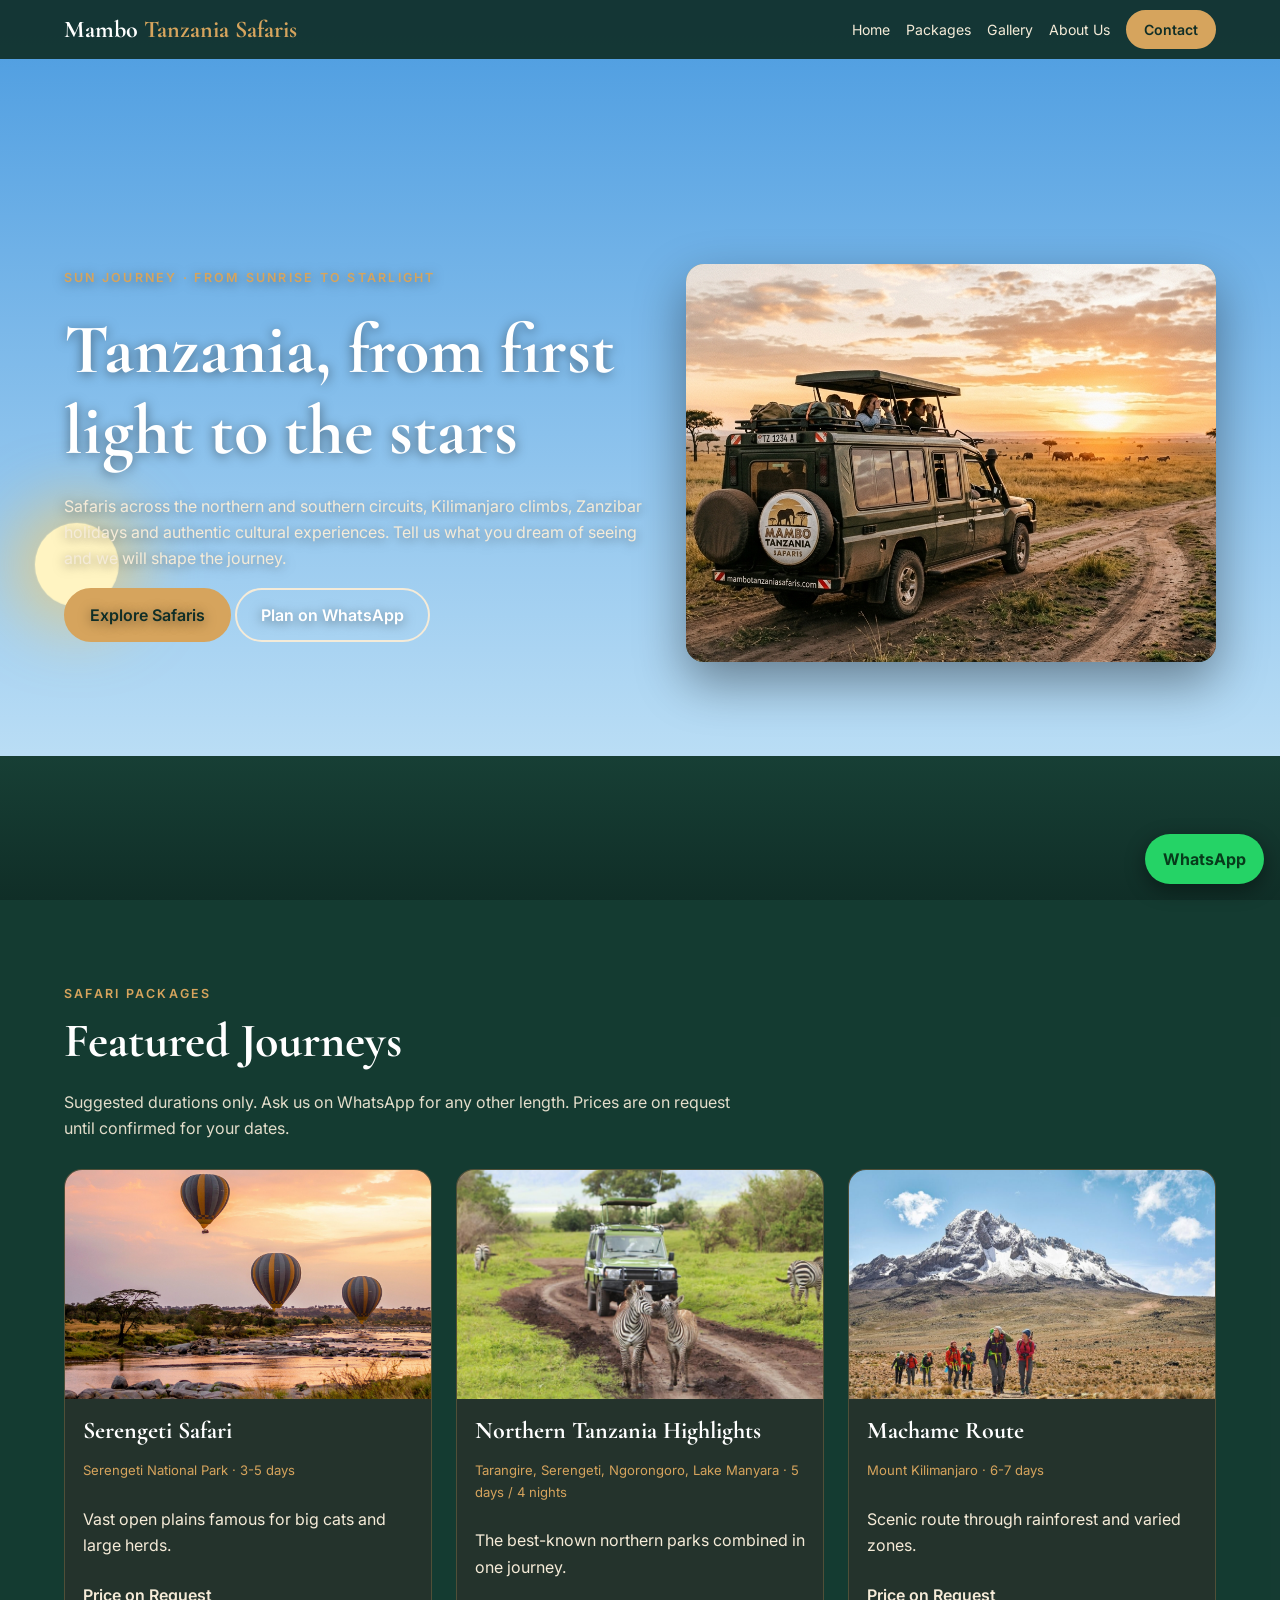
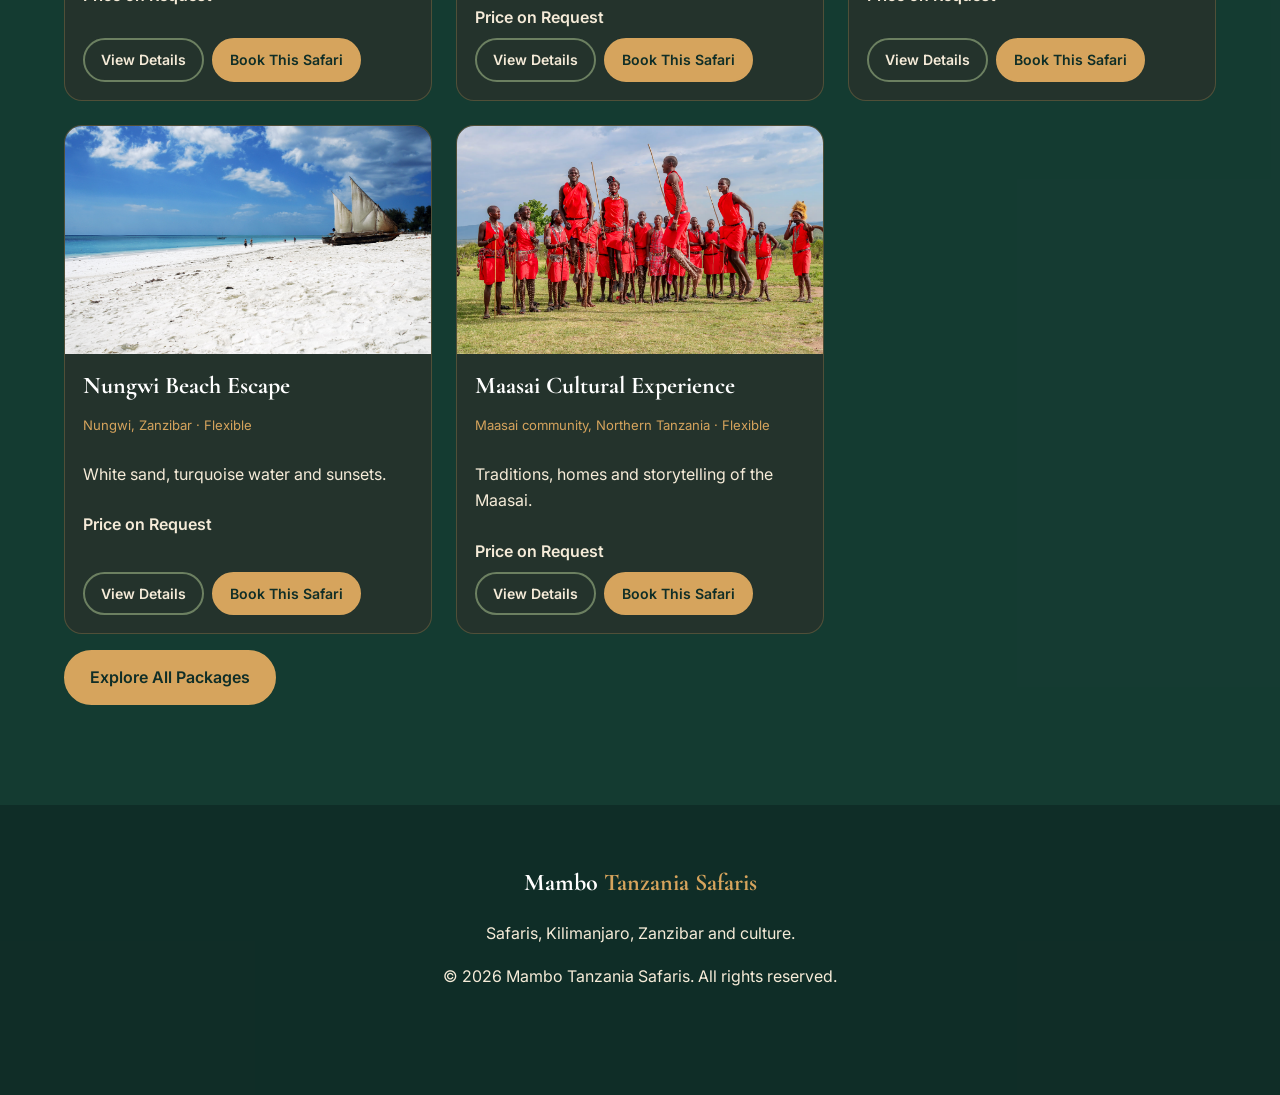
==== commit 5c4c6d3b: "Update index.html" ====
--- a/index.html
+++ b/index.html
@@ -3,97 +3,142 @@
 <head>
 <meta charset="utf-8">
 <meta name="viewport" content="width=device-width, initial-scale=1">
-<title>Mambo Tanzania Safaris | Serengeti, Kilimanjaro, Zanzibar &amp; Southern Parks</title>
-<meta name="description" content="Mambo Tanzania Safaris offers northern and southern circuit safaris, Kilimanjaro climbs, Zanzibar holidays and cultural experiences. Book through WhatsApp.">
+
+<title>Mambo Tanzania Safaris | Tanzania Safari Adventures</title>
+
+<meta name="description" content="Discover Tanzania with Mambo Tanzania Safaris. Explore wildlife safaris, Kilimanjaro climbs, Zanzibar holidays and cultural experiences.">
+
 <meta property="og:title" content="Mambo Tanzania Safaris">
-<meta property="og:description" content="Premium Tanzania safaris, Kilimanjaro treks, Zanzibar holidays and cultural adventures.">
+<meta property="og:description" content="Experience Tanzania from sunrise to starlight.">
 <meta property="og:image" content="images/hero-safari.jpg">
+
 <meta name="theme-color" content="#173F35">
+
 <link rel="preconnect" href="https://fonts.googleapis.com">
 <link rel="stylesheet" href="https://fonts.googleapis.com/css2?family=Cormorant+Garamond:wght@500;700&family=Inter:wght@400;600&display=swap">
 <link rel="stylesheet" href="styles.css">
 </head>
+
 <body>
+
 <a class="skip" href="#main">Skip to main content</a>
-<div id="sky" aria-hidden="true"><div id="stars"></div><div id="moon"></div><div id="sun"></div><div id="ground"></div></div>
+
+<div id="sky" aria-hidden="true">
+  <div id="stars"></div>
+  <div id="moon"></div>
+  <div id="sun"></div>
+  <div id="ground"></div>
+</div>
 
 <header class="nav">
-  <a class="logo" href="#home">Mambo <span>Tanzania Safaris</span></a>
+
+  <a class="logo" href="index.html">
+    Mambo <span>Tanzania Safaris</span>
+  </a>
+
   <button id="menuBtn" aria-label="Toggle menu" aria-expanded="false" aria-controls="menu">&#9776;</button>
-  <nav><ul id="menu">
-    <li><a href="#about">About</a></li><li><a href="#packages">Packages</a></li><li><a href="#destinations">Destinations</a></li>
-    <li><a href="#northern">Northern</a></li><li><a href="#southern">Southern</a></li><li><a href="#kilimanjaro">Kilimanjaro</a></li>
-    <li><a href="#zanzibar">Zanzibar</a></li><li><a href="#culture">Culture</a></li><li><a href="#why">Why Us</a></li>
-    <li><a href="#gallery">Gallery</a></li><li><a href="#faq">FAQ</a></li><li><a class="btn sm" href="#contact">Contact</a></li>
-  </ul></nav>
+
+  <nav>
+    <ul id="menu">
+      <li><a href="index.html">Home</a></li>
+      <li><a href="packages.html">Packages</a></li>
+      <li><a href="gallery.html">Gallery</a></li>
+      <li><a href="about.html">About Us</a></li>
+      <li><a class="btn sm" href="contact.html">Contact</a></li>
+    </ul>
+  </nav>
+
 </header>
 
 <main id="main">
-<section id="home" class="hero">
-  <div class="hero-txt">
-    <p class="eyebrow">Sun Journey &middot; From Sunrise to Starlight</p>
-    <h1>Tanzania, from first light to the stars</h1>
-    <p>Safaris across the northern and southern circuits, Kilimanjaro climbs, Zanzibar holidays and authentic cultural experiences. Tell us what you dream of seeing and we will shape the journey.</p>
-    <p><a class="btn" href="#packages">Explore Safaris</a> <a class="btn ghost" data-wa="Hello Mambo Tanzania Safaris, I would like help planning a Tanzania trip." href="#contact">Plan on WhatsApp</a></p>
-  </div>
-  <div class="media hero-img"><img src="images/hero-safari.jpg" alt="Safari vehicle on the Tanzanian savannah at sunrise" fetchpriority="high"></div>
-</section>
 
-<section id="about"><div class="wrap two">
-  <div><p class="eyebrow">About Us</p><h2>Mambo Tanzania Safaris</h2>
-  <p>We are a Tanzanian safari company welcoming international and domestic travellers. From the Serengeti plains to the forests of Udzungwa, we plan journeys around your interests, dates and pace.</p>
-  <p>Every itinerary, inclusion and price is confirmed with our team before you book, so you always know what to expect.</p></div>
-  <div class="media"><img src="images/wildlife.jpg" alt="Elephants walking across a Tanzanian plain"></div>
-</div></section>
+  <!-- HERO SECTION -->
+  <section id="home" class="hero">
 
-<section id="packages"><div class="wrap"><p class="eyebrow">Safari Packages</p><h2>Featured Journeys</h2>
-<p class="lead">Suggested durations only. Ask us on WhatsApp for any other length. Prices are on request until confirmed for your dates.</p>
-<div class="grid" id="featured"></div></div></section>
+    <div class="hero-txt">
 
-<section id="destinations"><div class="wrap"><p class="eyebrow">Explore Destinations</p><h2>Everywhere We Go</h2>
-<div class="chips" id="chips"></div></div></section>
+      <p class="eyebrow">Sun Journey · From Sunrise to Starlight</p>
 
-<section id="northern"><div class="wrap"><p class="eyebrow">Northern Circuit</p><h2>Northern Tanzania Safari Circuit</h2>
-<p class="lead">The classic wildlife route of Tanzania.</p><div class="grid" id="g-n"></div></div></section>
+      <h1>Tanzania, from first light to the stars</h1>
 
-<section id="southern"><div class="wrap"><p class="eyebrow">Southern Circuit</p><h2>Southern Tanzania Safari Circuit</h2>
-<p class="lead">Four parks, four separate safaris, each with its own booking.</p><div class="grid" id="g-s"></div></div></section>
+      <p>
+        Safaris across the northern and southern circuits,
+        Kilimanjaro climbs, Zanzibar holidays and authentic
+        cultural experiences. Tell us what you dream of seeing
+        and we will shape the journey.
+      </p>
 
-<section id="kilimanjaro"><div class="wrap"><p class="eyebrow">Kilimanjaro Adventures</p><h2>Climb the Roof of Africa</h2>
-<p class="lead">Six routes with suggested durations. Longer routes usually allow better acclimatisation.</p><div class="grid" id="g-k"></div></div></section>
+      <p>
+        <a class="btn" href="packages.html">Explore Safaris</a>
 
-<section id="zanzibar"><div class="wrap"><p class="eyebrow">Zanzibar Experiences</p><h2>Beaches, History and Island Days</h2><div class="grid" id="g-z"></div></div></section>
+        <a class="btn ghost" data-wa="Hello Mambo Tanzania Safaris, I would like help planning a Tanzania trip." href="contact.html">
+          Plan on WhatsApp
+        </a>
+      </p>
 
-<section id="culture"><div class="wrap"><p class="eyebrow">Cultural &amp; Adventure</p><h2>Tanzania Beyond Wildlife</h2><div class="grid" id="g-c"></div></div></section>
+    </div>
 
-<section id="why"><div class="wrap"><p class="eyebrow">Why Travel With Us</p><h2>Travel Made Simple</h2>
-<div class="grid why">
-<article class="card pad"><h3>Local Expertise</h3><p>Journeys planned by a Tanzanian team that knows the parks and routes.</p></article>
-<article class="card pad"><h3>Flexible Planning</h3><p>Suggested durations are a starting point. Ask for the length you need.</p></article>
-<article class="card pad"><h3>Easy WhatsApp Booking</h3><p>Message us directly with a ready-made enquiry for any package.</p></article>
-<article class="card pad"><h3>Honest Quotes</h3><p>Itinerary, inclusions and price are confirmed with you before booking.</p></article>
-</div></div></section>
+    <div class="media hero-img">
+      <img src="images/hero-safari.jpg"
+           alt="Safari vehicle on the Tanzanian savannah at sunrise"
+           fetchpriority="high">
+    </div>
 
-<section id="gallery"><div class="wrap"><p class="eyebrow">Gallery</p><h2>Moments from Tanzania</h2>
-<div class="gal" id="gal"></div></div></section>
+  </section>
 
-<section id="faq"><div class="wrap narrow"><p class="eyebrow">FAQ</p><h2>Frequently Asked Questions</h2>
-<details><summary>How do I book?</summary><p>Press any Book button. WhatsApp opens with a message naming your package. Nothing is booked until our team confirms with you.</p></details>
-<details><summary>What do packages cost?</summary><p>Prices depend on season, group size, accommodation and inclusions. Ask for a quote on WhatsApp.</p></details>
-<details><summary>Can I change the duration?</summary><p>Yes. Durations shown are suggestions and can be adjusted.</p></details>
-<details><summary>When is the best time to visit?</summary><p>Tanzania offers wildlife and adventures all year. The best period varies by park and activity, so ask us for advice on your dates.</p></details>
-<details><summary>Do you welcome domestic travellers?</summary><p>Yes, we welcome visitors from Tanzania, East Africa and the world.</p></details>
-</div></section>
+  <!-- FEATURED JOURNEYS -->
+  <section id="packages">
 
-<section id="contact"><div class="wrap narrow center"><p class="eyebrow">Contact Us</p><h2>Plan Your Journey</h2>
-<p class="lead">Bookings are made through WhatsApp. The button opens a ready-to-send message.</p>
-<p><a class="btn big" data-wa="Hello Mambo Tanzania Safaris, I would like to plan a safari. Please advise on options and availability." href="#contact">Chat on WhatsApp</a></p>
-<p>WhatsApp: +255 685 645 498</p></div></section>
+    <div class="wrap">
+
+      <p class="eyebrow">Safari Packages</p>
+
+      <h2>Featured Journeys</h2>
+
+      <p class="lead">
+        Suggested durations only. Ask us on WhatsApp for any
+        other length. Prices are on request until confirmed
+        for your dates.
+      </p>
+
+      <div class="grid" id="featured"></div>
+
+      <p>
+        <a class="btn" href="packages.html">Explore All Packages</a>
+      </p>
+
+    </div>
+
+  </section>
+
 </main>
 
-<footer><div class="wrap foot"><p class="logo">Mambo <span>Tanzania Safaris</span></p><p>Safaris, Kilimanjaro, Zanzibar and culture.</p>
-<p>&copy; <span id="year">2026</span> Mambo Tanzania Safaris. All rights reserved.</p></div></footer>
-<a class="fab" data-wa="Hello Mambo Tanzania Safaris, I have a question about your safaris." href="#contact" aria-label="Chat on WhatsApp">WhatsApp</a>
+<footer>
+
+  <div class="wrap foot">
+
+    <p class="logo">Mambo <span>Tanzania Safaris</span></p>
+
+    <p>Safaris, Kilimanjaro, Zanzibar and culture.</p>
+
+    <p>
+      &copy; <span id="year">2026</span>
+      Mambo Tanzania Safaris. All rights reserved.
+    </p>
+
+  </div>
+
+</footer>
+
+<a class="fab"
+   data-wa="Hello Mambo Tanzania Safaris, I have a question about your safaris."
+   href="contact.html"
+   aria-label="Chat on WhatsApp">
+   WhatsApp
+</a>
+
 <script src="script.js"></script>
+
 </body>
 </html>
+
